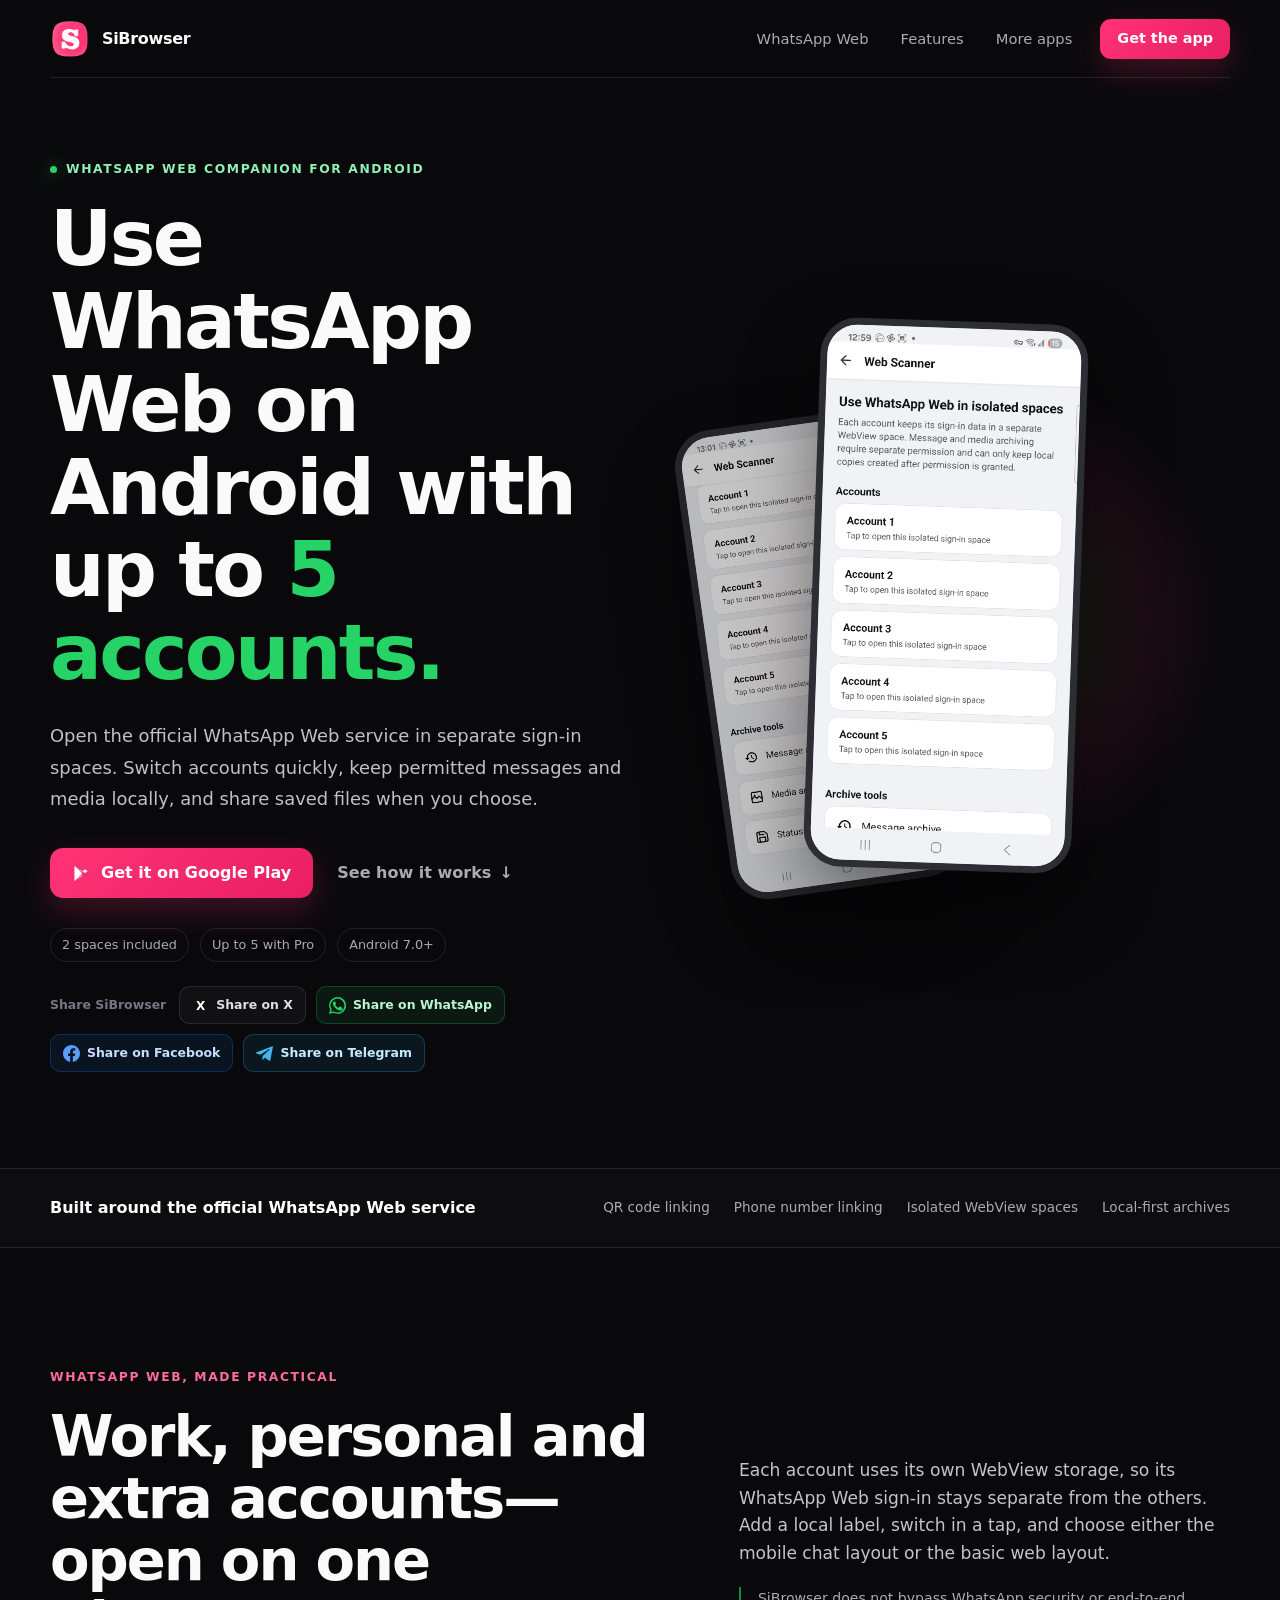
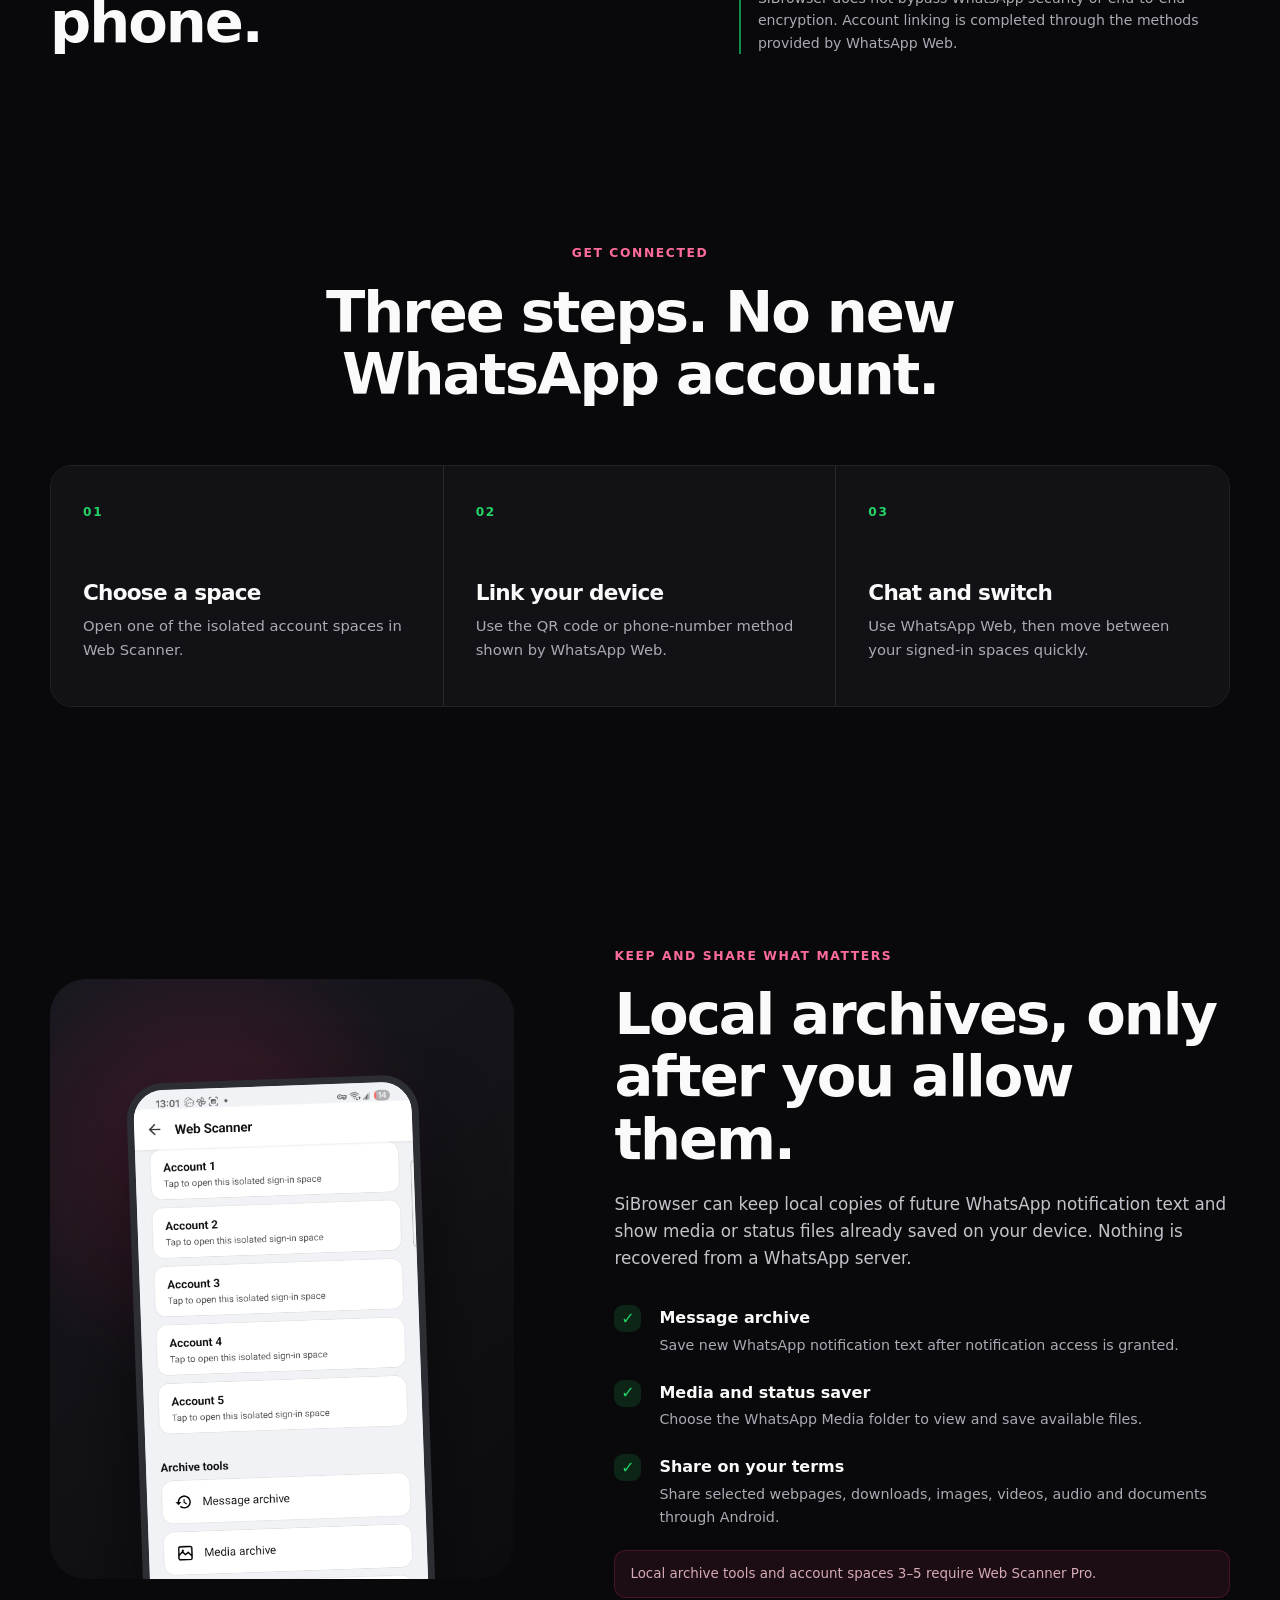
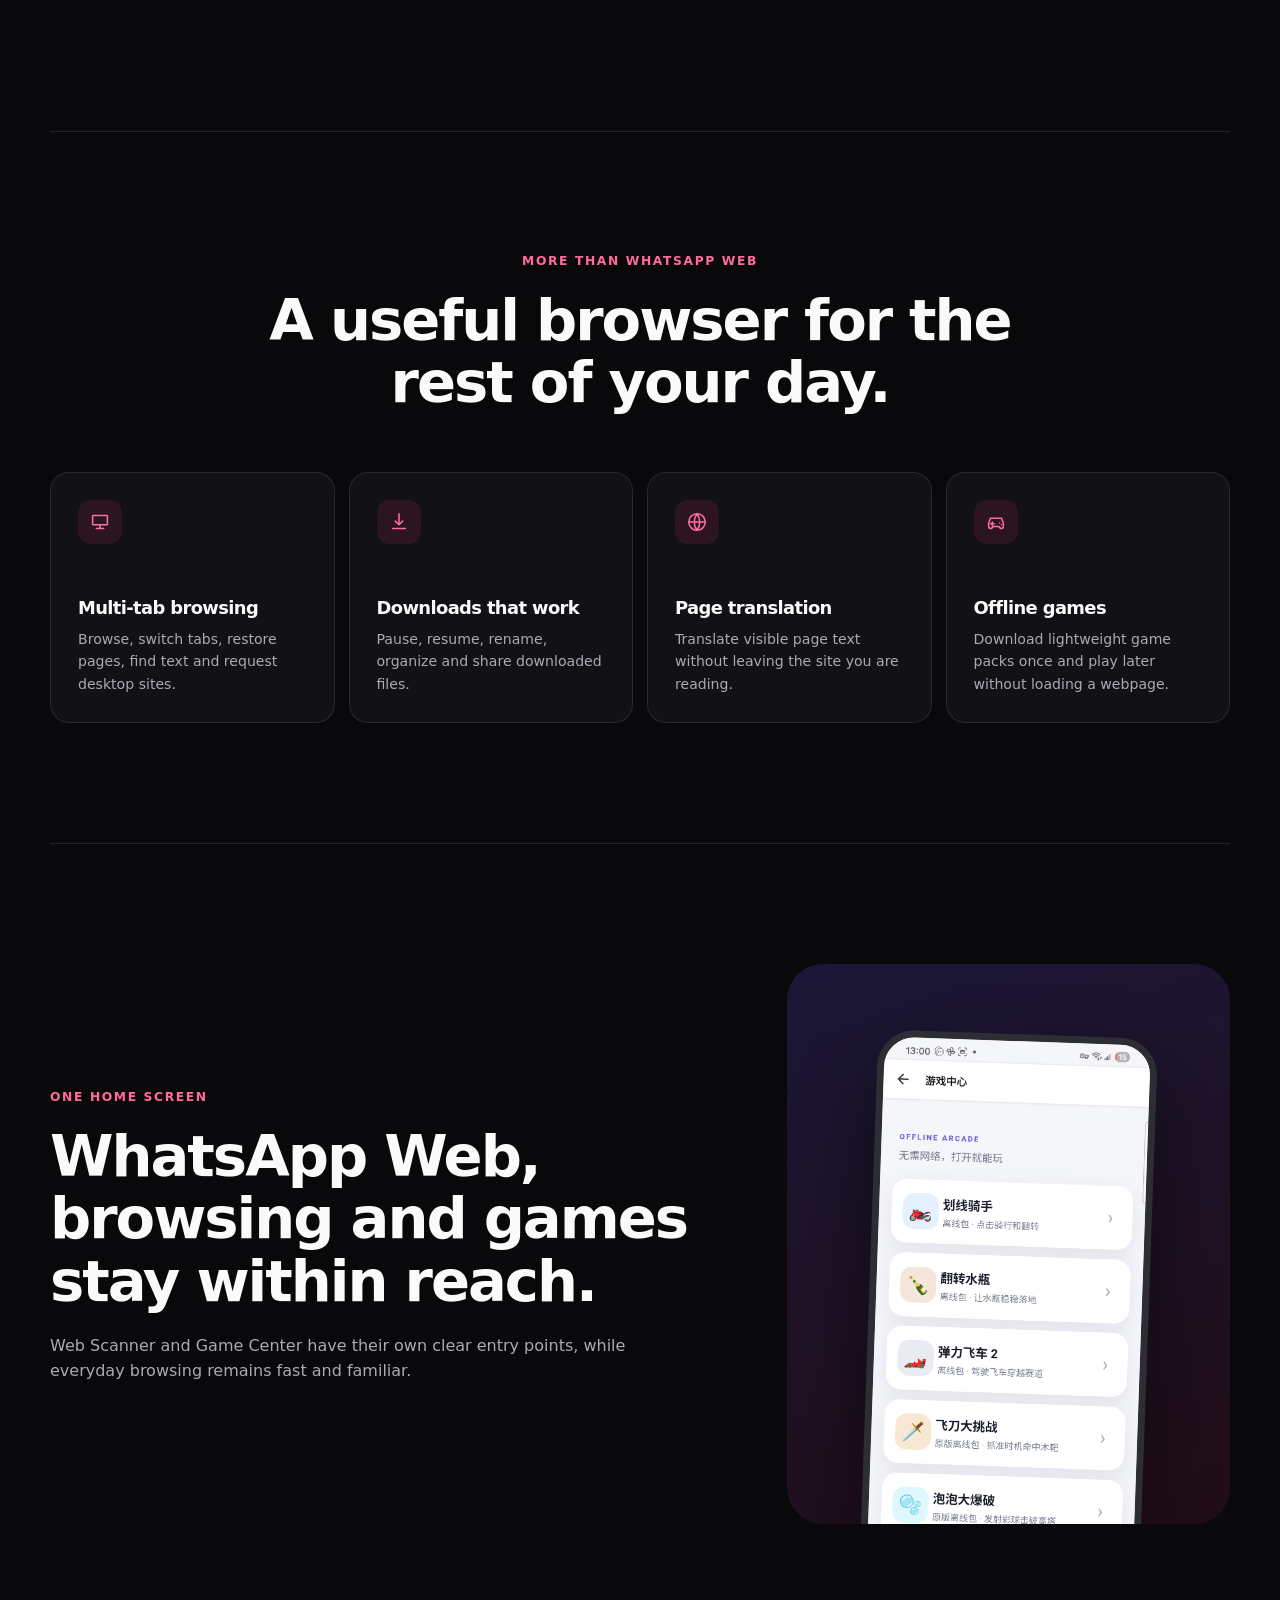
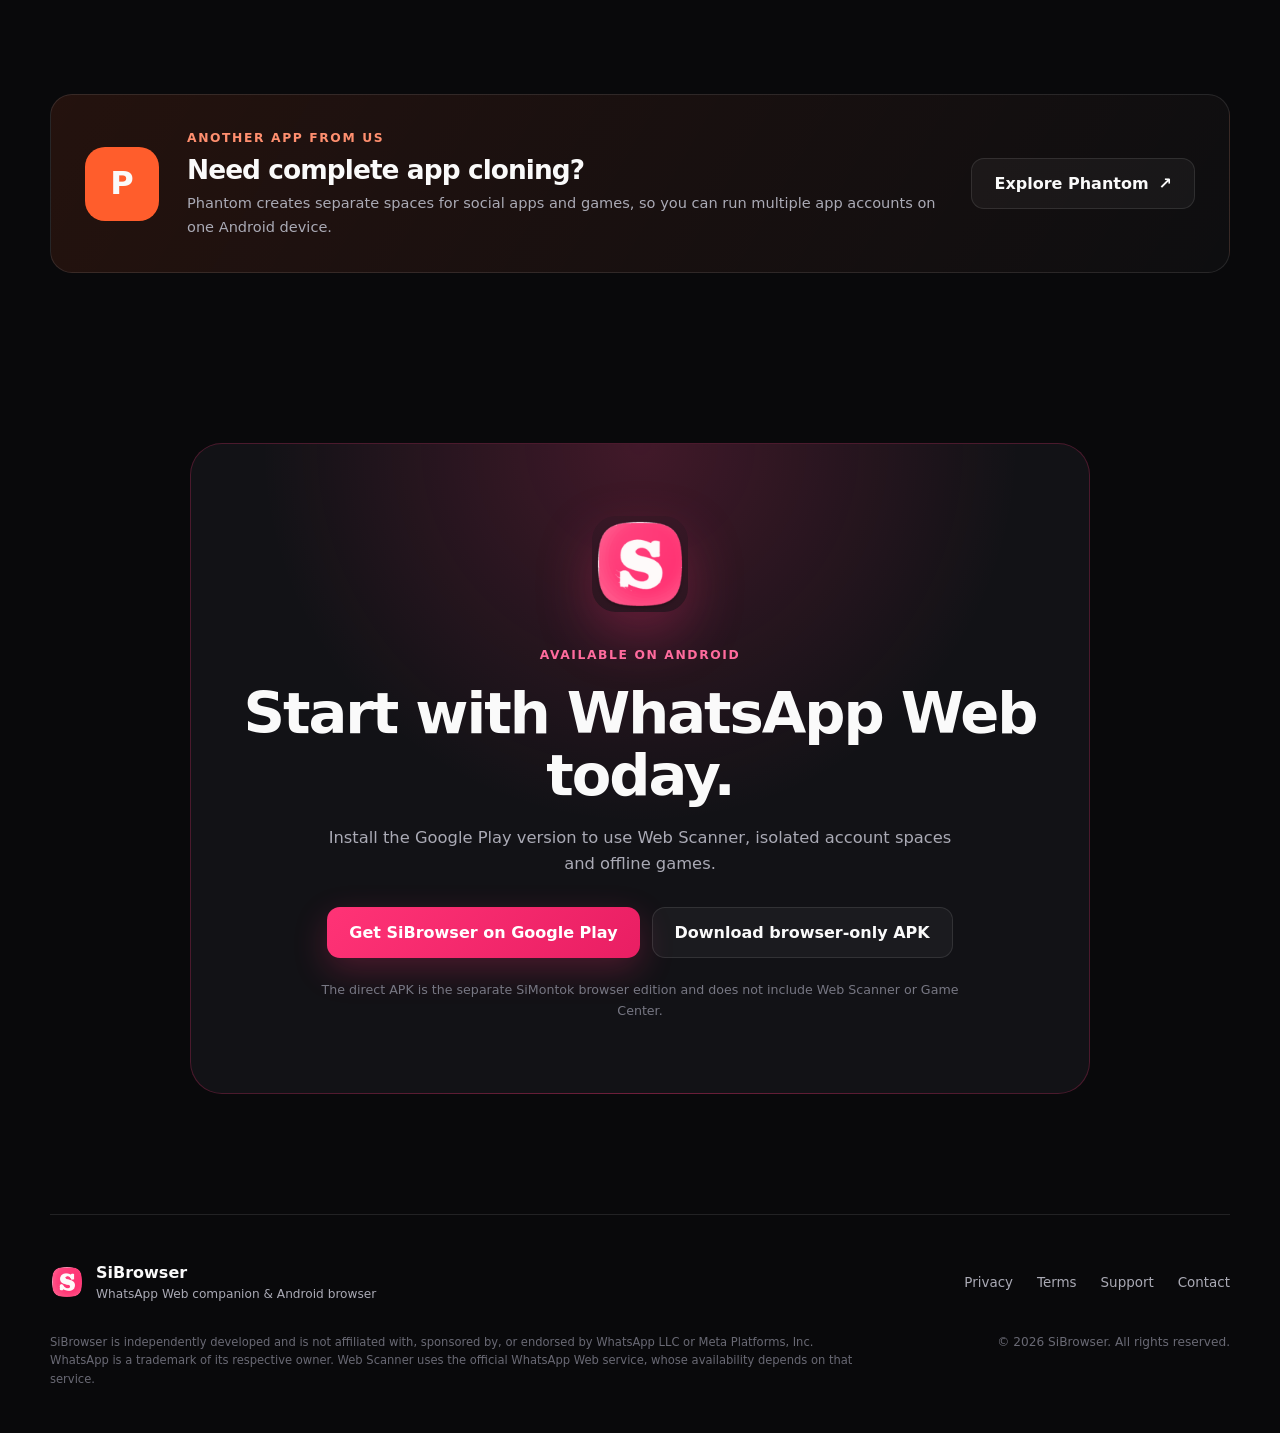
==== index.html @ cf3508da "feat: add Facebook and Telegram share actions" ====
<!DOCTYPE html>
<html lang="en">
<head>
  <meta charset="utf-8">
  <meta name="viewport" content="width=device-width, initial-scale=1">
  <meta name="theme-color" content="#09090b">
  <meta name="description" content="Use WhatsApp Web on Android with up to five isolated account spaces. Save permitted messages, media and status files locally, share what you choose, browse the web and play offline games.">
  <title>SiBrowser — WhatsApp Web for multiple accounts on Android</title>
  <link rel="icon" href="assets/sibrowser-icon.png">
  <link rel="stylesheet" href="styles.css">
</head>
<body>
  <header class="site-header">
    <a class="brand" href="#top" aria-label="SiBrowser home">
      <img src="assets/sibrowser-icon.png" alt="" width="40" height="40">
      <span>SiBrowser</span>
    </a>
    <nav aria-label="Main navigation">
      <a href="#whatsapp-web">WhatsApp Web</a>
      <a href="#features">Features</a>
      <a href="#more-apps">More apps</a>
    </nav>
    <a class="button button-small" href="https://play.google.com/store/apps/details?id=com.ipankstudio.lk25">Get the app</a>
  </header>

  <main id="top">
    <section class="hero" aria-labelledby="hero-title">
      <div class="hero-copy">
        <p class="eyebrow"><span></span> WhatsApp Web companion for Android</p>
        <h1 id="hero-title">Use WhatsApp Web on Android with up to <em>5 accounts.</em></h1>
        <p class="hero-lead">Open the official WhatsApp Web service in separate sign-in spaces. Switch accounts quickly, keep permitted messages and media locally, and share saved files when you choose.</p>
        <div class="hero-actions">
          <a class="button" href="https://play.google.com/store/apps/details?id=com.ipankstudio.lk25">
            <svg viewBox="0 0 24 24" aria-hidden="true"><path d="M3.6 2.5a2 2 0 0 0-.5 1.4v16.2a2 2 0 0 0 .5 1.4L13 12 3.6 2.5Zm10.7 10.8-2.4 2.4-7.2 4.1 9.6-6.5Zm1.8-1.8 2.7-1.6c.8-.5.8-1.2 0-1.7l-2.7-1.5-2.7 2.4 2.7 2.4ZM4.7 4.2l7.2 4.1 2.4 2.4-9.6-6.5Z"/></svg>
            Get it on Google Play
          </a>
          <a class="text-link" href="#how-it-works">See how it works <span>↓</span></a>
        </div>
        <div class="hero-points">
          <span>2 spaces included</span>
          <span>Up to 5 with Pro</span>
          <span>Android 7.0+</span>
        </div>
        <div class="share-row">
          <span>Share SiBrowser</span>
          <a class="share-button share-x" href="https://twitter.com/intent/tweet?text=Use%20WhatsApp%20Web%20on%20Android%20with%20up%20to%205%20accounts%20using%20SiBrowser.&amp;url=https%3A%2F%2Fbrowser.beasonapps.com%2F" target="_blank" rel="noopener noreferrer" aria-label="Share SiBrowser on X">
            <span class="share-mark">X</span> Share on X
          </a>
          <a class="share-button share-whatsapp" href="https://wa.me/?text=Use%20WhatsApp%20Web%20on%20Android%20with%20up%20to%205%20accounts%20using%20SiBrowser.%20https%3A%2F%2Fbrowser.beasonapps.com%2F" target="_blank" rel="noopener noreferrer" aria-label="Share SiBrowser on WhatsApp">
            <svg viewBox="0 0 24 24" aria-hidden="true"><path d="M20.5 3.5A11.8 11.8 0 0 0 12.1 0C5.5 0 .2 5.3.2 11.9c0 2.1.6 4.1 1.6 5.9L0 24l6.4-1.7a12 12 0 0 0 5.7 1.5c6.6 0 11.9-5.3 11.9-11.9 0-3.2-1.2-6.2-3.5-8.4Zm-8.4 18.3c-1.8 0-3.6-.5-5.1-1.4l-.4-.2-3.8 1 1-3.7-.2-.4a9.8 9.8 0 1 1 8.5 4.7Zm5.4-7.3c-.3-.1-1.8-.9-2.1-1-.3-.1-.5-.1-.7.2-.2.3-.8 1-.9 1.2-.2.2-.3.2-.6.1-1.8-.9-3-1.6-4.2-3.7-.3-.5.3-.5.9-1.6.1-.2.1-.4 0-.6l-1-2.4c-.3-.6-.5-.5-.7-.5h-.6c-.2 0-.6.1-.9.4-.3.3-1.2 1.2-1.2 2.9s1.2 3.3 1.4 3.5c.2.2 2.4 3.7 5.9 5.2 2.2 1 3.1 1 4.2.8.7-.1 1.8-.7 2-1.4.3-.7.3-1.3.2-1.4-.2-.4-.4-.5-.7-.7Z"/></svg>
            Share on WhatsApp
          </a>
          <a class="share-button share-facebook" href="https://www.facebook.com/sharer/sharer.php?u=https%3A%2F%2Fbrowser.beasonapps.com%2F" target="_blank" rel="noopener noreferrer" aria-label="Share SiBrowser on Facebook">
            <svg viewBox="0 0 24 24" aria-hidden="true"><path d="M24 12.1C24 5.4 18.6 0 12 0S0 5.4 0 12.1C0 18.1 4.4 23 10.1 24v-8.4h-3v-3.5h3V9.4c0-3 1.8-4.7 4.5-4.7 1.3 0 2.7.2 2.7.2v3h-1.5c-1.5 0-1.9.9-1.9 1.9v2.3h3.3l-.5 3.5h-2.8V24C19.6 23 24 18.1 24 12.1Z"/></svg>
            Share on Facebook
          </a>
          <a class="share-button share-telegram" href="https://t.me/share/url?url=https%3A%2F%2Fbrowser.beasonapps.com%2F&amp;text=Use%20WhatsApp%20Web%20on%20Android%20with%20up%20to%205%20accounts%20using%20SiBrowser." target="_blank" rel="noopener noreferrer" aria-label="Share SiBrowser on Telegram">
            <svg viewBox="0 0 24 24" aria-hidden="true"><path d="M23.9 2.3 20.3 21c-.3 1.3-1 1.6-2.1 1l-5.5-4.1-2.7 2.6c-.3.3-.5.5-1.1.5l.4-5.6L19.5 6c.4-.4-.1-.6-.7-.2L6.2 13.7.8 12c-1.2-.4-1.2-1.2.2-1.7L22.1 2c1-.4 1.8.2 1.8.3Z"/></svg>
            Share on Telegram
          </a>
        </div>
      </div>

      <div class="hero-visual">
        <div class="halo"></div>
        <div class="phone phone-back">
          <img src="assets/local-archive-tools.png" alt="Message archive, media archive and status saver tools in SiBrowser" width="864" height="1821">
        </div>
        <div class="phone phone-front">
          <img src="assets/web-scanner-accounts.png" alt="Five separate WhatsApp Web account spaces in SiBrowser" width="864" height="1821">
        </div>
      </div>
    </section>

    <section class="trust-strip" aria-label="Web Scanner capabilities">
      <p>Built around the official WhatsApp Web service</p>
      <div>
        <span>QR code linking</span>
        <span>Phone number linking</span>
        <span>Isolated WebView spaces</span>
        <span>Local-first archives</span>
      </div>
    </section>

    <section class="section intro" id="whatsapp-web">
      <div class="section-heading left-heading">
        <p class="eyebrow">WhatsApp Web, made practical</p>
        <h2>Work, personal and extra accounts—open on one phone.</h2>
      </div>
      <div class="intro-copy">
        <p>Each account uses its own WebView storage, so its WhatsApp Web sign-in stays separate from the others. Add a local label, switch in a tap, and choose either the mobile chat layout or the basic web layout.</p>
        <p class="fine-print">SiBrowser does not bypass WhatsApp security or end-to-end encryption. Account linking is completed through the methods provided by WhatsApp Web.</p>
      </div>
    </section>

    <section class="section steps" id="how-it-works" aria-labelledby="steps-title">
      <div class="section-heading">
        <p class="eyebrow">Get connected</p>
        <h2 id="steps-title">Three steps. No new WhatsApp account.</h2>
      </div>
      <ol class="step-grid">
        <li><span class="step-number">01</span><h3>Choose a space</h3><p>Open one of the isolated account spaces in Web Scanner.</p></li>
        <li><span class="step-number">02</span><h3>Link your device</h3><p>Use the QR code or phone-number method shown by WhatsApp Web.</p></li>
        <li><span class="step-number">03</span><h3>Chat and switch</h3><p>Use WhatsApp Web, then move between your signed-in spaces quickly.</p></li>
      </ol>
    </section>

    <section class="section archive-section" id="features">
      <div class="archive-visual">
        <div class="phone archive-phone"><img src="assets/local-archive-tools.png" alt="SiBrowser local archive tools" width="864" height="1821" loading="lazy"></div>
      </div>
      <div class="archive-copy">
        <p class="eyebrow">Keep and share what matters</p>
        <h2>Local archives, only after you allow them.</h2>
        <p>SiBrowser can keep local copies of future WhatsApp notification text and show media or status files already saved on your device. Nothing is recovered from a WhatsApp server.</p>
        <ul class="check-list">
          <li><span>✓</span><div><strong>Message archive</strong><p>Save new WhatsApp notification text after notification access is granted.</p></div></li>
          <li><span>✓</span><div><strong>Media and status saver</strong><p>Choose the WhatsApp Media folder to view and save available files.</p></div></li>
          <li><span>✓</span><div><strong>Share on your terms</strong><p>Share selected webpages, downloads, images, videos, audio and documents through Android.</p></div></li>
        </ul>
        <p class="pro-note">Local archive tools and account spaces 3–5 require Web Scanner Pro.</p>
      </div>
    </section>

    <section class="section everything-section">
      <div class="section-heading">
        <p class="eyebrow">More than WhatsApp Web</p>
        <h2>A useful browser for the rest of your day.</h2>
      </div>
      <div class="feature-grid">
        <article><span class="feature-icon"><svg viewBox="0 0 24 24" aria-hidden="true"><path d="M4 5h16v10H4zM8 19h8M12 15v4"/></svg></span><h3>Multi-tab browsing</h3><p>Browse, switch tabs, restore pages, find text and request desktop sites.</p></article>
        <article><span class="feature-icon"><svg viewBox="0 0 24 24" aria-hidden="true"><path d="M12 3v12m0 0 4-4m-4 4-4-4M5 19h14"/></svg></span><h3>Downloads that work</h3><p>Pause, resume, rename, organize and share downloaded files.</p></article>
        <article><span class="feature-icon"><svg viewBox="0 0 24 24" aria-hidden="true"><circle cx="12" cy="12" r="9"/><path d="M3 12h18M12 3a15 15 0 0 1 0 18M12 3a15 15 0 0 0 0 18"/></svg></span><h3>Page translation</h3><p>Translate visible page text without leaving the site you are reading.</p></article>
        <article><span class="feature-icon"><svg viewBox="0 0 24 24" aria-hidden="true"><path d="M6 8h12l2 5v4a2 2 0 0 1-2 2h-1l-2-2H9l-2 2H6a2 2 0 0 1-2-2v-4l2-5Z"/><path d="M8 12v4M6 14h4M16 13h.01M18 15h.01"/></svg></span><h3>Offline games</h3><p>Download lightweight game packs once and play later without loading a webpage.</p></article>
      </div>
    </section>

    <section class="section product-shot-section">
      <div>
        <p class="eyebrow">One home screen</p>
        <h2>WhatsApp Web, browsing and games stay within reach.</h2>
        <p>Web Scanner and Game Center have their own clear entry points, while everyday browsing remains fast and familiar.</p>
      </div>
      <div class="product-shots">
        <div class="phone small-phone"><img src="assets/offline-games.png" alt="Offline games in SiBrowser" width="864" height="1821" loading="lazy"></div>
      </div>
    </section>

    <section class="section more-apps" id="more-apps">
      <div class="recommendation">
        <div class="recommendation-mark">P</div>
        <div><p class="eyebrow">Another app from us</p><h2>Need complete app cloning?</h2><p>Phantom creates separate spaces for social apps and games, so you can run multiple app accounts on one Android device.</p></div>
        <a class="outline-button" href="https://phantom.beasonapps.com/">Explore Phantom <span>↗</span></a>
      </div>
    </section>

    <section class="download-section" id="download">
      <div class="download-inner">
        <img src="assets/sibrowser-icon.png" alt="SiBrowser app icon" width="96" height="96" loading="lazy">
        <p class="eyebrow">Available on Android</p>
        <h2>Start with WhatsApp Web today.</h2>
        <p class="download-lead">Install the Google Play version to use Web Scanner, isolated account spaces and offline games.</p>
        <div class="download-actions">
          <a class="button" href="https://play.google.com/store/apps/details?id=com.ipankstudio.lk25">Get SiBrowser on Google Play</a>
          <a class="outline-button" href="https://download.beasonapps.com/SiBrowser.apk">Download browser-only APK</a>
        </div>
        <p class="download-note">The direct APK is the separate SiMontok browser edition and does not include Web Scanner or Game Center.</p>
      </div>
    </section>
  </main>

  <footer>
    <div class="footer-brand"><img src="assets/sibrowser-icon.png" alt="" width="34" height="34" loading="lazy"><div><strong>SiBrowser</strong><span>WhatsApp Web companion &amp; Android browser</span></div></div>
    <div class="footer-links"><a href="privacy.html">Privacy</a><a href="terms.html">Terms</a><a href="support.html">Support</a><a href="mailto:applogcat@gmail.com">Contact</a></div>
    <p class="legal">SiBrowser is independently developed and is not affiliated with, sponsored by, or endorsed by WhatsApp LLC or Meta Platforms, Inc. WhatsApp is a trademark of its respective owner. Web Scanner uses the official WhatsApp Web service, whose availability depends on that service.</p>
    <p class="copyright">© 2026 SiBrowser. All rights reserved.</p>
  </footer>
</body>
</html>
---- styles.css ----
:root {
  --bg: #09090b;
  --surface: #121216;
  --text: #fafafa;
  --muted: #aaaab5;
  --line: rgba(255, 255, 255, .1);
  --pink: #ff3376;
  --pink-2: #ff6b9d;
  --green: #25d366;
  --green-dark: #128c4a;
  --max: 1180px;
}
* { box-sizing: border-box; }
html { scroll-behavior: smooth; }
body { margin: 0; background: var(--bg); color: var(--text); font-family: Inter, ui-sans-serif, system-ui, -apple-system, BlinkMacSystemFont, "Segoe UI", sans-serif; font-size: 16px; line-height: 1.6; -webkit-font-smoothing: antialiased; }
a { color: inherit; }
img { max-width: 100%; }
.site-header { width: min(calc(100% - 40px), var(--max)); min-height: 78px; margin: 0 auto; display: flex; align-items: center; justify-content: space-between; gap: 28px; border-bottom: 1px solid var(--line); }
.brand { display: flex; align-items: center; gap: 12px; text-decoration: none; font-weight: 760; letter-spacing: -.02em; }
.brand img { border-radius: 11px; }
nav { display: flex; gap: 32px; margin-left: auto; }
nav a { color: var(--muted); text-decoration: none; font-size: .92rem; }
nav a:hover { color: var(--text); }
.button, .outline-button { min-height: 48px; padding: 12px 22px; border-radius: 13px; display: inline-flex; align-items: center; justify-content: center; gap: 10px; text-decoration: none; font-weight: 720; transition: transform .2s ease, box-shadow .2s ease, background .2s ease; }
.button { background: linear-gradient(135deg, var(--pink), #e91e63); color: #fff; box-shadow: 0 12px 34px rgba(255, 51, 118, .24); }
.button:hover, .outline-button:hover { transform: translateY(-2px); }
.button svg { width: 19px; height: 19px; fill: currentColor; }
.button-small { min-height: 40px; padding: 8px 17px; font-size: .9rem; border-radius: 11px; }
.outline-button { border: 1px solid var(--line); background: rgba(255, 255, 255, .04); }
.outline-button:hover { background: rgba(255, 255, 255, .08); }
.text-link { color: var(--muted); text-decoration: none; font-weight: 650; display: inline-flex; align-items: center; gap: 8px; }
.text-link:hover { color: #fff; }
.hero { width: min(calc(100% - 40px), var(--max)); min-height: 720px; margin: 0 auto; display: grid; grid-template-columns: 1.04fr .96fr; align-items: center; gap: 60px; padding: 82px 0 96px; }
.eyebrow { margin: 0 0 18px; color: var(--pink-2); font-size: .77rem; font-weight: 780; letter-spacing: .13em; text-transform: uppercase; }
.hero .eyebrow { display: flex; align-items: center; gap: 9px; color: #8ff0b5; }
.hero .eyebrow span { width: 7px; height: 7px; border-radius: 50%; background: var(--green); box-shadow: 0 0 18px rgba(37, 211, 102, .8); }
h1, h2, h3, p { overflow-wrap: anywhere; }
h1, h2, h3 { margin-top: 0; letter-spacing: -.035em; line-height: 1.08; }
h1 { margin-bottom: 25px; font-size: clamp(3.1rem, 6vw, 5.8rem); font-weight: 820; }
h1 em { color: var(--green); font-style: normal; }
.hero-lead { max-width: 660px; margin: 0; color: #c0c0c9; font-size: 1.12rem; line-height: 1.75; }
.hero-actions { margin-top: 34px; display: flex; align-items: center; gap: 24px; flex-wrap: wrap; }
.hero-points { margin-top: 30px; display: flex; gap: 11px; flex-wrap: wrap; }
.hero-points span { border: 1px solid var(--line); border-radius: 999px; padding: 6px 11px; color: var(--muted); font-size: .8rem; }
.share-row { margin-top: 24px; display: flex; align-items: center; gap: 10px; flex-wrap: wrap; }
.share-row > span { margin-right: 3px; color: #777783; font-size: .78rem; font-weight: 680; }
.share-button { min-height: 38px; padding: 7px 12px; display: inline-flex; align-items: center; gap: 7px; border: 1px solid var(--line); border-radius: 10px; color: #dedee4; background: rgba(255, 255, 255, .035); text-decoration: none; font-size: .78rem; font-weight: 720; transition: transform .2s ease, background .2s ease, border-color .2s ease; }
.share-button:hover { transform: translateY(-2px); background: rgba(255, 255, 255, .08); border-color: rgba(255, 255, 255, .2); }
.share-button svg { width: 17px; height: 17px; fill: var(--green); }
.share-mark { width: 17px; height: 17px; display: grid; place-items: center; color: #fff; font-size: .75rem; font-weight: 850; }
.share-whatsapp { color: #baf5cf; border-color: rgba(37, 211, 102, .24); background: rgba(37, 211, 102, .08); }
.share-whatsapp:hover { background: rgba(37, 211, 102, .14); border-color: rgba(37, 211, 102, .4); }
.share-facebook { color: #c8dcff; border-color: rgba(24, 119, 242, .28); background: rgba(24, 119, 242, .09); }
.share-facebook svg { fill: #5a9cff; }
.share-facebook:hover { background: rgba(24, 119, 242, .16); border-color: rgba(90, 156, 255, .44); }
.share-telegram { color: #c6ebff; border-color: rgba(39, 167, 231, .28); background: rgba(39, 167, 231, .09); }
.share-telegram svg { fill: #42b5eb; }
.share-telegram:hover { background: rgba(39, 167, 231, .16); border-color: rgba(66, 181, 235, .44); }
.hero-visual { min-height: 590px; position: relative; }
.halo { position: absolute; width: 520px; height: 520px; border-radius: 50%; top: 40px; left: 20px; background: radial-gradient(circle, rgba(37, 211, 102, .16), rgba(255, 51, 118, .08) 48%, transparent 70%); filter: blur(10px); }
.phone { position: relative; overflow: hidden; border: 7px solid #2d2d34; border-radius: 37px; background: #eef0f4; box-shadow: 0 35px 80px rgba(0, 0, 0, .48); }
.phone img { display: block; width: 100%; height: auto; }
.phone-front { position: absolute; width: 268px; top: 0; left: 120px; transform: rotate(2deg); z-index: 2; }
.phone-back { position: absolute; width: 232px; top: 96px; left: 10px; transform: rotate(-8deg); opacity: .76; }
.trust-strip { border-block: 1px solid var(--line); background: #0d0d10; padding: 26px max(20px, calc((100% - var(--max)) / 2)); display: flex; align-items: center; justify-content: space-between; gap: 30px; }
.trust-strip p { margin: 0; color: #fff; font-weight: 700; }
.trust-strip div { display: flex; gap: 24px; flex-wrap: wrap; justify-content: flex-end; }
.trust-strip span { color: var(--muted); font-size: .85rem; }
.section { width: min(calc(100% - 40px), var(--max)); margin: 0 auto; padding: 120px 0; }
.section-heading { max-width: 760px; margin: 0 auto 58px; text-align: center; }
.section-heading h2, .archive-copy h2, .download-inner h2, .product-shot-section h2 { font-size: clamp(2.25rem, 4.5vw, 4.25rem); margin-bottom: 20px; }
.left-heading { margin: 0; text-align: left; }
.intro { display: grid; grid-template-columns: 1fr .82fr; gap: 90px; align-items: end; }
.intro-copy { color: #c3c3cb; font-size: 1.07rem; }
.intro-copy p { margin: 0 0 20px; }
.fine-print { padding-left: 17px; border-left: 2px solid var(--green-dark); color: var(--muted); font-size: .88rem; }
.steps { padding-top: 50px; }
.step-grid { margin: 0; padding: 0; list-style: none; display: grid; grid-template-columns: repeat(3, 1fr); border: 1px solid var(--line); border-radius: 22px; overflow: hidden; }
.step-grid li { min-height: 240px; padding: 32px; background: var(--surface); border-right: 1px solid var(--line); }
.step-grid li:last-child { border-right: 0; }
.step-number { color: var(--green); font-size: .76rem; font-weight: 800; letter-spacing: .14em; }
.step-grid h3 { margin: 58px 0 10px; font-size: 1.35rem; }
.step-grid p { margin: 0; color: var(--muted); font-size: .92rem; }
.archive-section { display: grid; grid-template-columns: .86fr 1.14fr; align-items: center; gap: 100px; }
.archive-visual { min-height: 600px; position: relative; display: grid; place-items: center; border-radius: 36px; background: radial-gradient(circle at 35% 30%, rgba(255, 51, 118, .2), transparent 45%), linear-gradient(145deg, #18181f, #0d0d10); overflow: hidden; }
.archive-phone { width: 292px; transform: translateY(100px) rotate(-2deg); }
.archive-copy > p:not(.eyebrow):not(.pro-note) { color: #c3c3cb; font-size: 1.05rem; }
.check-list { list-style: none; padding: 0; margin: 34px 0 22px; display: grid; gap: 23px; }
.check-list li { display: grid; grid-template-columns: 32px 1fr; gap: 13px; align-items: start; }
.check-list li > span { width: 27px; height: 27px; border-radius: 9px; display: grid; place-items: center; background: rgba(37, 211, 102, .14); color: var(--green); font-weight: 800; }
.check-list strong { display: block; margin-bottom: 3px; }
.check-list p { margin: 0; color: var(--muted); font-size: .89rem; }
.pro-note { color: #d5aab8; border: 1px solid rgba(255, 51, 118, .2); background: rgba(255, 51, 118, .08); border-radius: 12px; padding: 12px 15px; font-size: .84rem; }
.everything-section { border-top: 1px solid var(--line); }
.feature-grid { display: grid; grid-template-columns: repeat(4, 1fr); gap: 14px; }
.feature-grid article { min-height: 246px; padding: 27px; border: 1px solid var(--line); border-radius: 19px; background: var(--surface); }
.feature-icon { width: 44px; height: 44px; display: grid; place-items: center; color: var(--pink-2); border-radius: 13px; background: rgba(255, 51, 118, .11); }
.feature-icon svg { width: 22px; fill: none; stroke: currentColor; stroke-width: 1.7; stroke-linecap: round; stroke-linejoin: round; }
.feature-grid h3 { margin: 54px 0 10px; font-size: 1.12rem; }
.feature-grid p { margin: 0; color: var(--muted); font-size: .88rem; }
.product-shot-section { display: grid; grid-template-columns: .95fr .65fr; gap: 90px; align-items: center; border-top: 1px solid var(--line); }
.product-shot-section > div:first-child > p:not(.eyebrow) { max-width: 600px; color: var(--muted); }
.product-shots { display: flex; justify-content: center; height: 560px; overflow: hidden; padding-top: 30px; border-radius: 36px; background: linear-gradient(160deg, rgba(107, 86, 255, .18), rgba(255, 51, 118, .1)); }
.small-phone { width: 280px; transform: translateY(40px) rotate(2deg); }
.more-apps { padding-top: 50px; }
.recommendation { display: grid; grid-template-columns: auto 1fr auto; align-items: center; gap: 28px; padding: 34px; border-radius: 22px; border: 1px solid var(--line); background: linear-gradient(120deg, rgba(255, 92, 44, .11), rgba(255, 255, 255, .025)); }
.recommendation-mark { width: 74px; height: 74px; border-radius: 20px; display: grid; place-items: center; background: #ff5d2c; font-weight: 850; font-size: 2rem; }
.recommendation .eyebrow { margin-bottom: 7px; color: #ff8f6f; }
.recommendation h2 { margin: 0 0 7px; font-size: 1.65rem; }
.recommendation p:last-child { margin: 0; color: var(--muted); font-size: .91rem; }
.download-section { padding: 50px 20px 120px; }
.download-inner { max-width: 900px; margin: 0 auto; padding: 72px 50px; border: 1px solid rgba(255, 51, 118, .24); border-radius: 32px; text-align: center; background: radial-gradient(circle at 50% 0, rgba(255, 51, 118, .2), transparent 48%), var(--surface); }
.download-inner > img { border-radius: 24px; box-shadow: 0 22px 55px rgba(255, 51, 118, .28); margin-bottom: 26px; }
.download-inner h2 { margin-bottom: 17px; }
.download-lead { max-width: 640px; margin: 0 auto; color: var(--muted); font-size: 1.02rem; }
.download-actions { display: flex; justify-content: center; gap: 12px; flex-wrap: wrap; margin-top: 30px; }
.download-note { max-width: 650px; margin: 22px auto 0; color: #777783; font-size: .79rem; }
footer { width: min(calc(100% - 40px), var(--max)); margin: 0 auto; padding: 45px 0; border-top: 1px solid var(--line); display: grid; grid-template-columns: 1fr auto; gap: 28px 60px; }
.footer-brand { display: flex; align-items: center; gap: 12px; }
.footer-brand img { border-radius: 10px; }
.footer-brand strong, .footer-brand span { display: block; }
.footer-brand span { color: var(--muted); font-size: .76rem; }
.footer-links { display: flex; align-items: center; gap: 24px; }
.footer-links a { color: var(--muted); text-decoration: none; font-size: .84rem; }
.footer-links a:hover { color: #fff; }
.legal { max-width: 820px; margin: 0; color: #696974; font-size: .72rem; }
.copyright { margin: 0; color: #696974; font-size: .76rem; text-align: right; }
@media (max-width: 980px) {
  nav { display: none; }
  .hero { grid-template-columns: 1fr; padding-top: 70px; }
  .hero-copy { max-width: 760px; }
  .hero-visual { width: min(100%, 570px); margin: 0 auto; }
  .intro, .archive-section, .product-shot-section { grid-template-columns: 1fr; gap: 55px; }
  .intro { align-items: start; }
  .feature-grid { grid-template-columns: 1fr 1fr; }
  .archive-visual { order: 2; }
  .recommendation { grid-template-columns: auto 1fr; }
  .recommendation .outline-button { grid-column: 2; justify-self: start; }
}
@media (max-width: 680px) {
  .site-header { width: min(calc(100% - 28px), var(--max)); min-height: 68px; }
  .button-small { display: none; }
  .hero { width: min(calc(100% - 32px), var(--max)); padding: 60px 0 70px; min-height: auto; gap: 46px; }
  h1 { font-size: clamp(2.65rem, 13vw, 4rem); }
  .hero-lead { font-size: 1rem; }
  .hero-actions { align-items: stretch; flex-direction: column; gap: 17px; }
  .hero-actions .button { width: 100%; }
  .hero-actions .text-link { justify-content: center; }
  .share-row { justify-content: center; }
  .share-row > span { flex-basis: 100%; text-align: center; }
  .hero-visual { min-height: 500px; transform: scale(.92); transform-origin: top center; margin-bottom: -40px; }
  .phone-front { width: 238px; left: 82px; }
  .phone-back { width: 198px; left: -5px; top: 92px; }
  .trust-strip { align-items: flex-start; flex-direction: column; }
  .trust-strip div { justify-content: flex-start; gap: 12px 20px; }
  .section { width: min(calc(100% - 32px), var(--max)); padding: 84px 0; }
  .section-heading { margin-bottom: 38px; }
  .section-heading h2, .archive-copy h2, .download-inner h2, .product-shot-section h2 { font-size: 2.25rem; }
  .steps { padding-top: 20px; }
  .step-grid { grid-template-columns: 1fr; }
  .step-grid li { min-height: 190px; border-right: 0; border-bottom: 1px solid var(--line); }
  .step-grid li:last-child { border-bottom: 0; }
  .step-grid h3 { margin-top: 34px; }
  .archive-section { padding-top: 80px; }
  .archive-visual { min-height: 500px; }
  .archive-phone { width: 240px; }
  .feature-grid { grid-template-columns: 1fr; }
  .feature-grid article { min-height: 210px; }
  .product-shot-section { padding-bottom: 70px; }
  .product-shots { height: 500px; }
  .small-phone { width: 245px; }
  .more-apps { padding-top: 10px; }
  .recommendation { grid-template-columns: 1fr; padding: 26px; }
  .recommendation .outline-button { grid-column: auto; justify-self: stretch; }
  .download-section { padding: 30px 16px 85px; }
  .download-inner { padding: 52px 22px; }
  .download-actions { flex-direction: column; }
  footer { grid-template-columns: 1fr; }
  .footer-links { flex-wrap: wrap; gap: 14px 22px; }
  .copyright { text-align: left; }
}
@media (prefers-reduced-motion: reduce) {
  html { scroll-behavior: auto; }
  *, *::before, *::after { transition-duration: .01ms !important; }
}
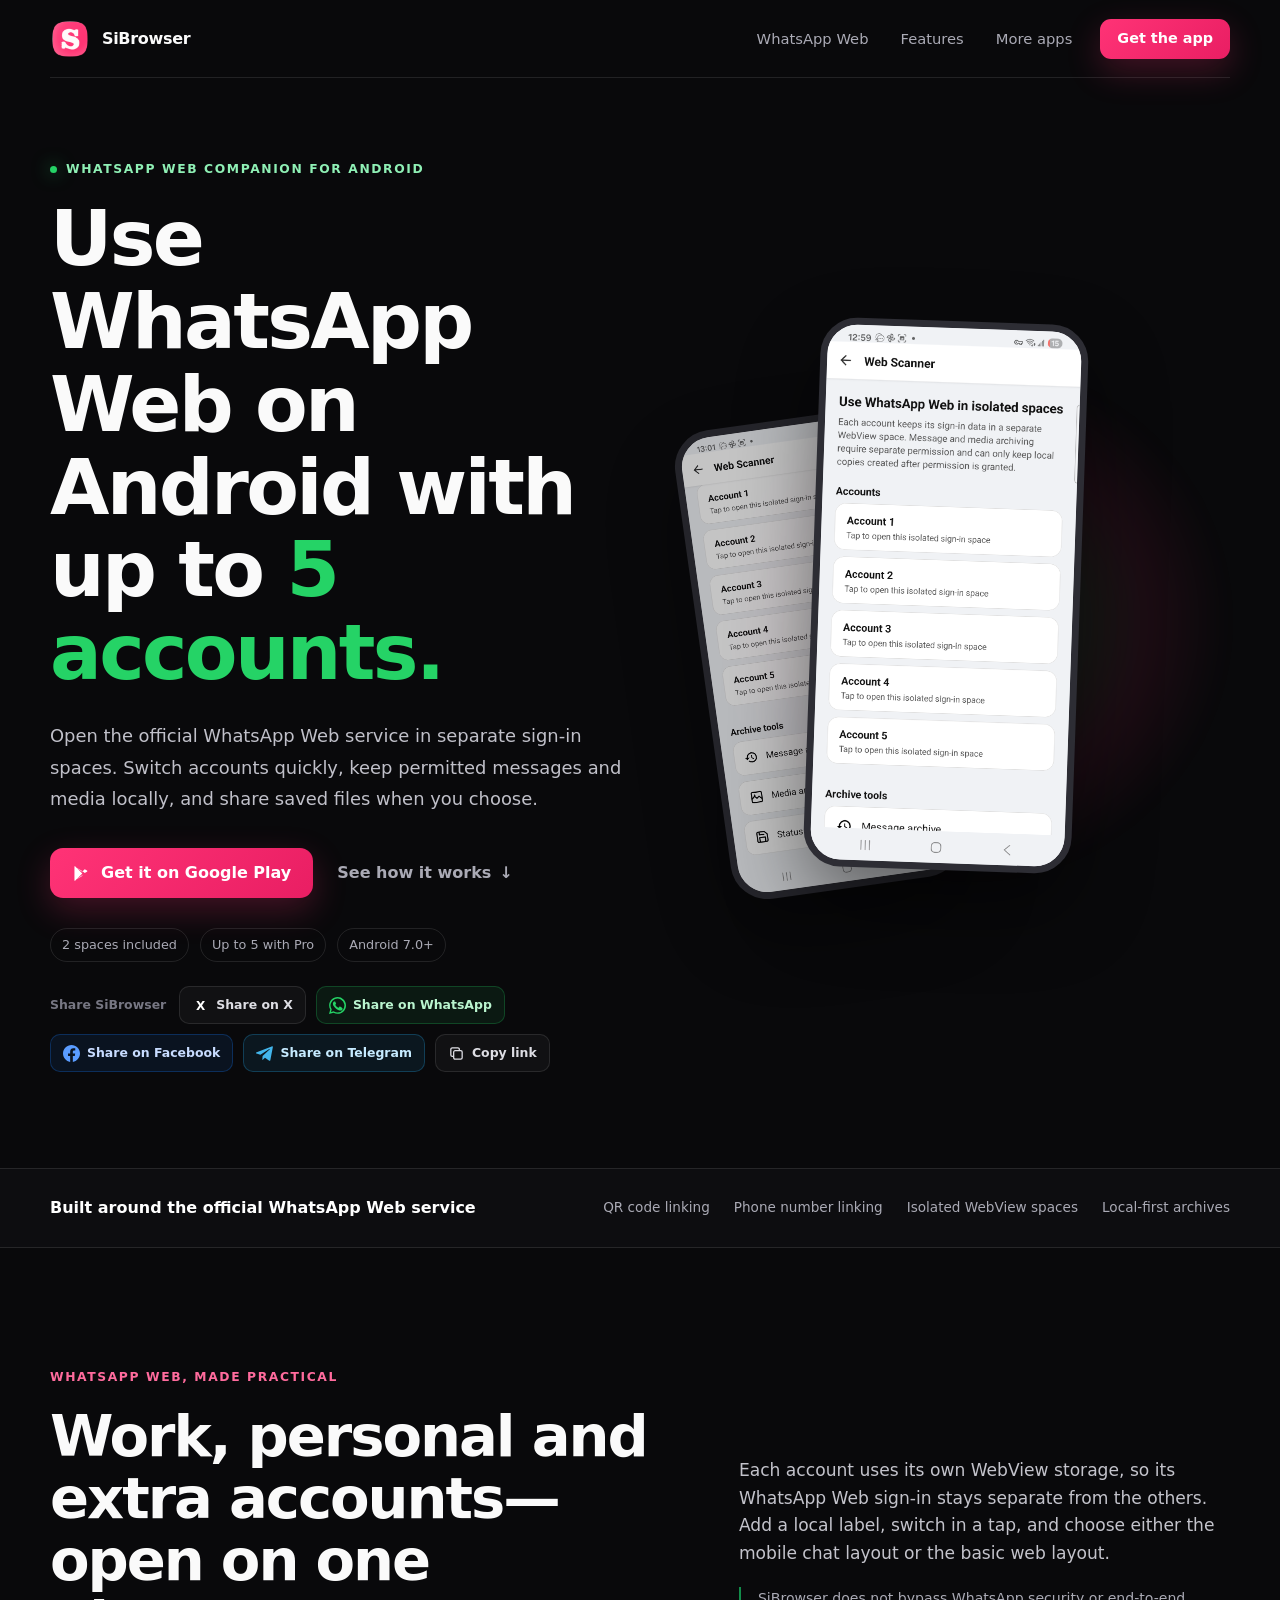
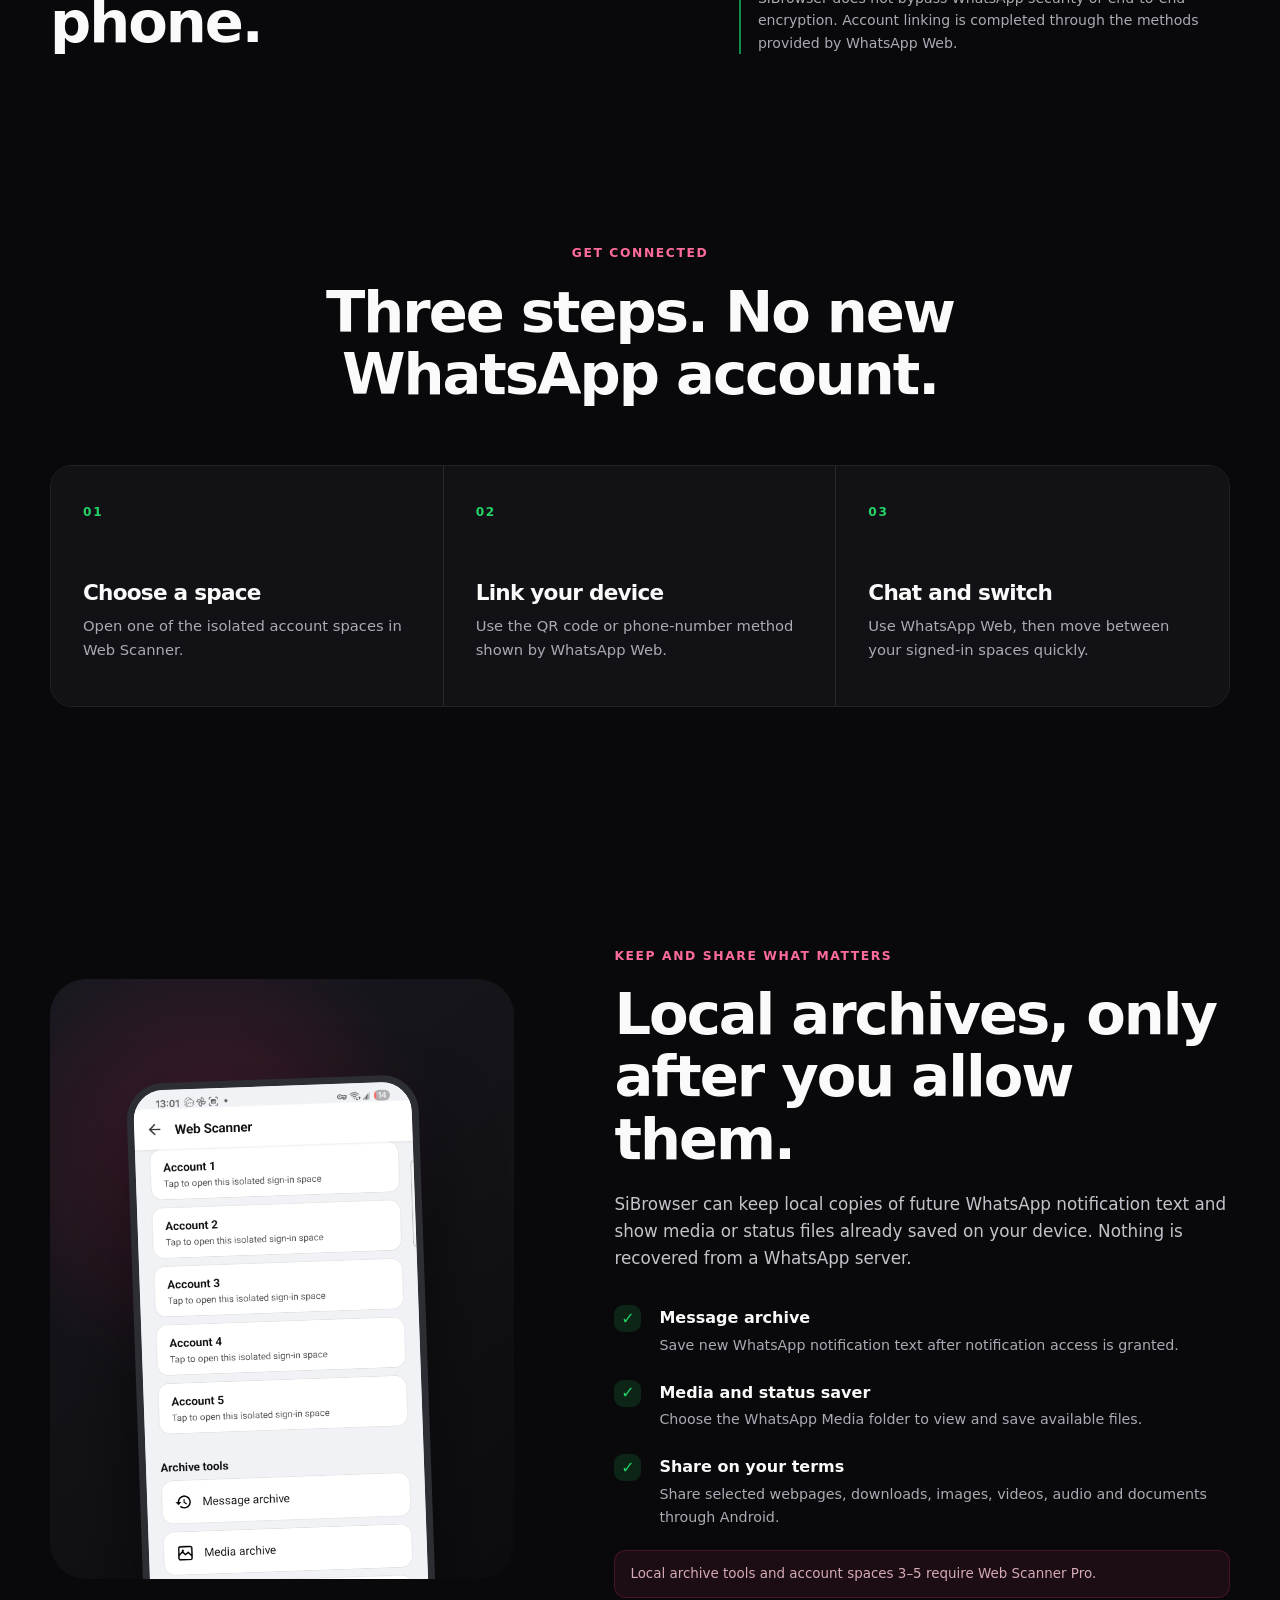
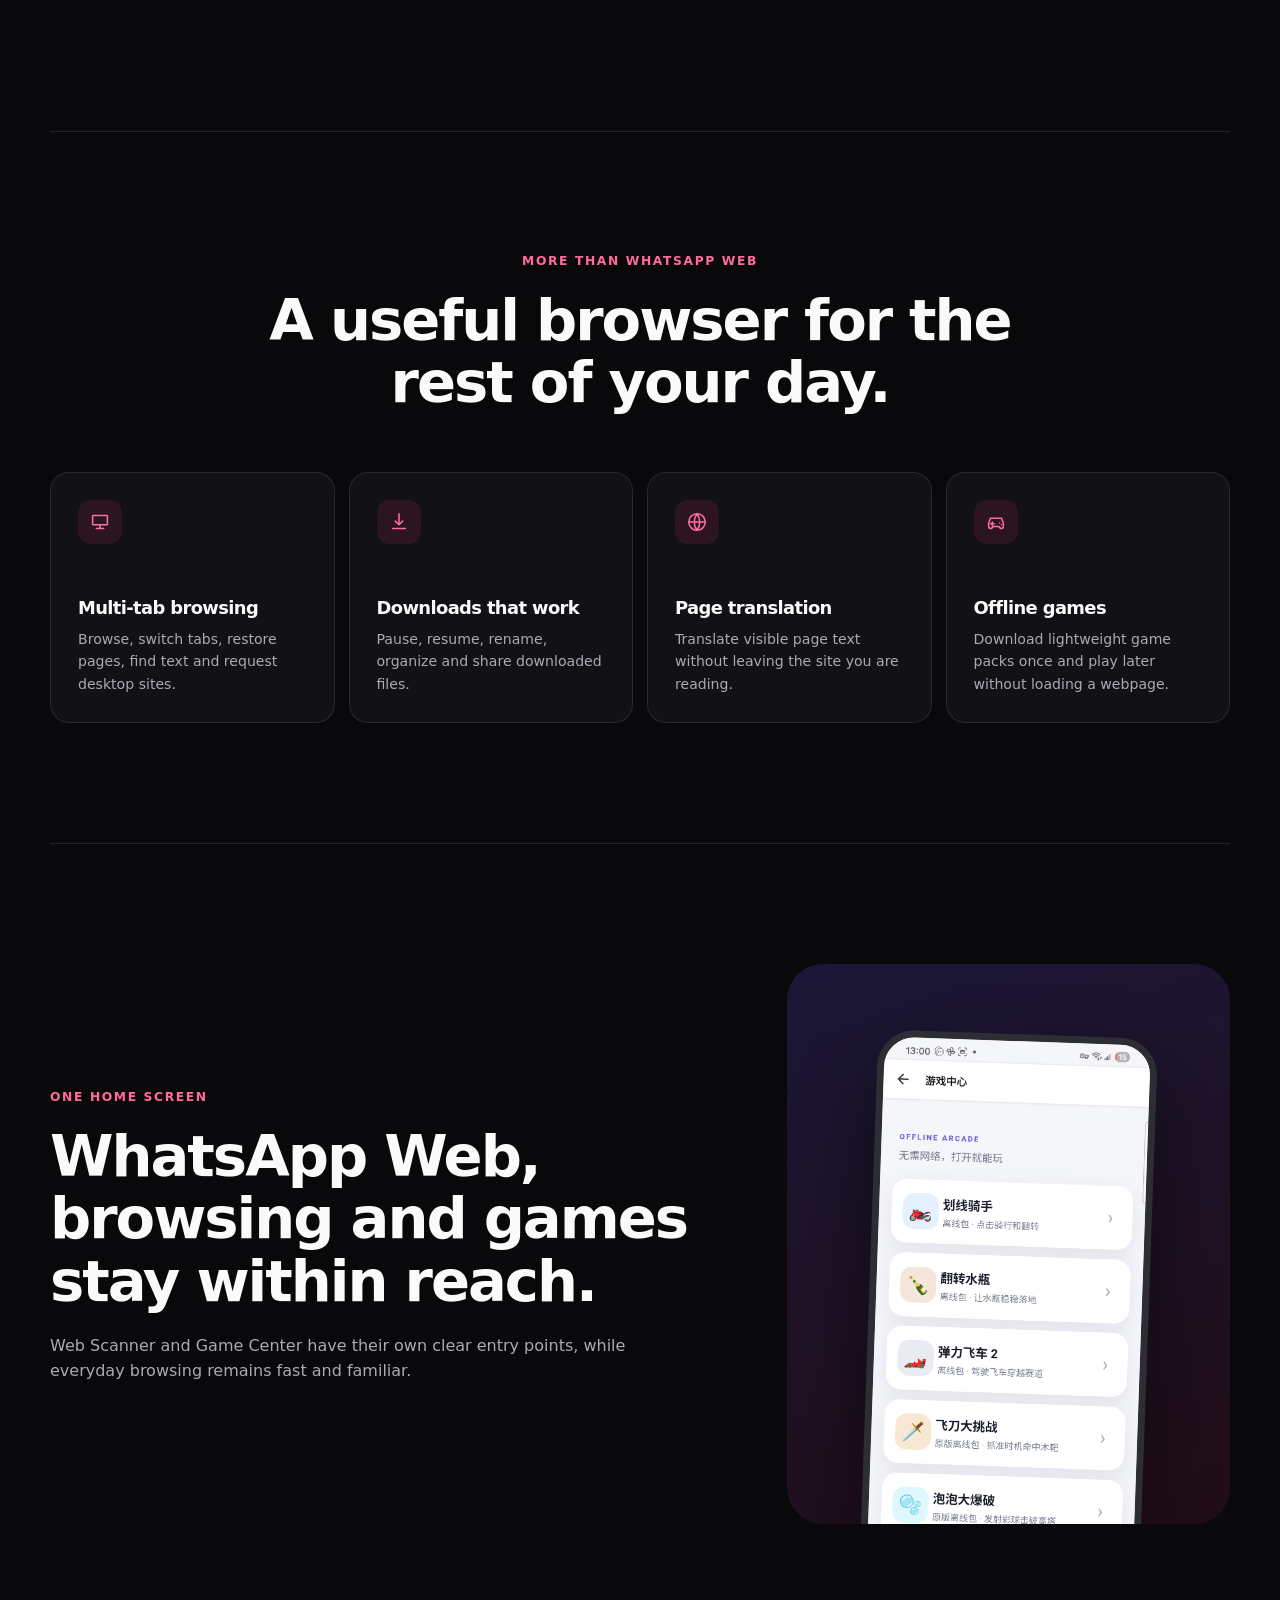
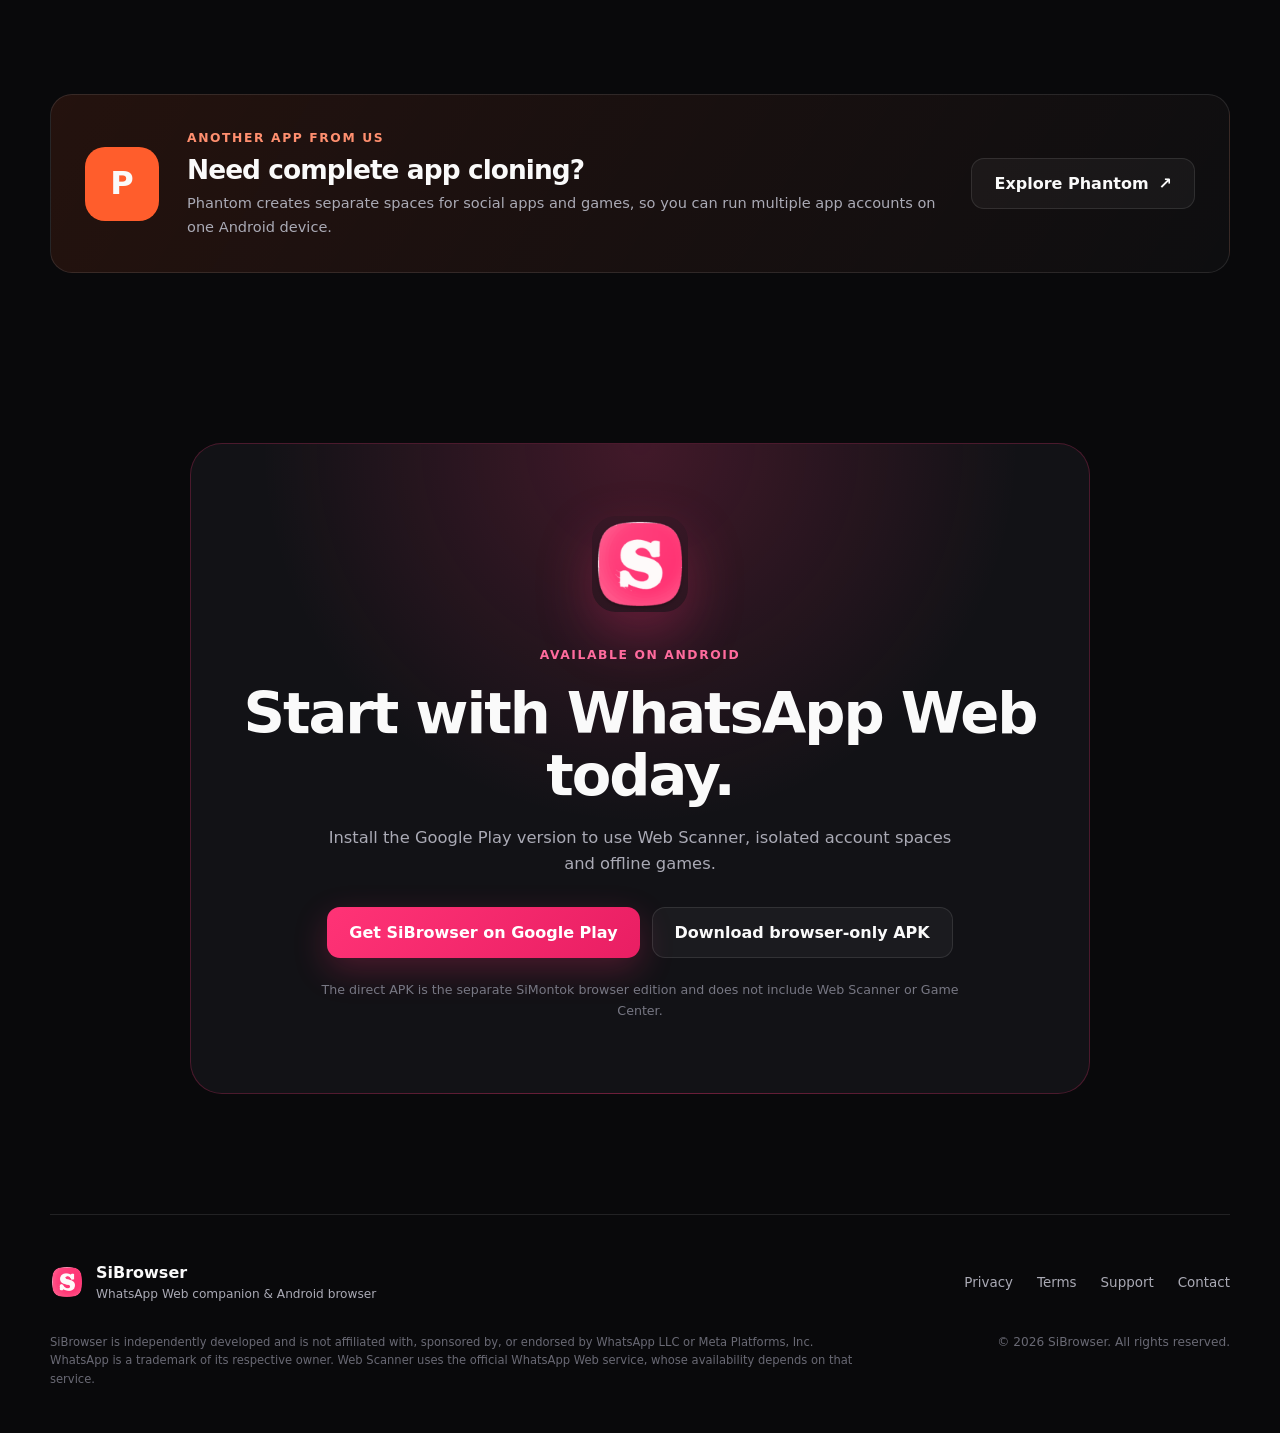
==== commit 1a0b1fd1: "feat: add copy link action" ====
--- a/index.html
+++ b/index.html
@@ -58,6 +58,10 @@
             <svg viewBox="0 0 24 24" aria-hidden="true"><path d="M23.9 2.3 20.3 21c-.3 1.3-1 1.6-2.1 1l-5.5-4.1-2.7 2.6c-.3.3-.5.5-1.1.5l.4-5.6L19.5 6c.4-.4-.1-.6-.7-.2L6.2 13.7.8 12c-1.2-.4-1.2-1.2.2-1.7L22.1 2c1-.4 1.8.2 1.8.3Z"/></svg>
             Share on Telegram
           </a>
+          <button class="share-button share-copy" type="button" data-copy-link aria-label="Copy the SiBrowser website link">
+            <svg viewBox="0 0 24 24" aria-hidden="true"><rect x="8" y="8" width="12" height="12" rx="2"/><path d="M16 8V6a2 2 0 0 0-2-2H6a2 2 0 0 0-2 2v8a2 2 0 0 0 2 2h2"/></svg>
+            <span data-copy-label>Copy link</span>
+          </button>
         </div>
       </div>
 
@@ -175,5 +179,37 @@
     <p class="legal">SiBrowser is independently developed and is not affiliated with, sponsored by, or endorsed by WhatsApp LLC or Meta Platforms, Inc. WhatsApp is a trademark of its respective owner. Web Scanner uses the official WhatsApp Web service, whose availability depends on that service.</p>
     <p class="copyright">© 2026 SiBrowser. All rights reserved.</p>
   </footer>
+  <script>
+    const copyButton = document.querySelector('[data-copy-link]');
+    const copyUrl = 'https://browser.beasonapps.com/';
+
+    copyButton.addEventListener('click', async () => {
+      let copied = false;
+
+      try {
+        await navigator.clipboard.writeText(copyUrl);
+        copied = true;
+      } catch (error) {
+        const textArea = document.createElement('textarea');
+        textArea.value = copyUrl;
+        textArea.setAttribute('readonly', '');
+        textArea.style.position = 'fixed';
+        textArea.style.opacity = '0';
+        document.body.appendChild(textArea);
+        textArea.select();
+        copied = document.execCommand('copy');
+        textArea.remove();
+      }
+
+      if (!copied) {
+        window.prompt('Copy this link:', copyUrl);
+        return;
+      }
+
+      const label = copyButton.querySelector('[data-copy-label]');
+      label.textContent = 'Copied!';
+      setTimeout(() => { label.textContent = 'Copy link'; }, 1800);
+    });
+  </script>
 </body>
 </html>
--- a/styles.css
+++ b/styles.css
@@ -44,7 +44,7 @@
 .hero-points span { border: 1px solid var(--line); border-radius: 999px; padding: 6px 11px; color: var(--muted); font-size: .8rem; }
 .share-row { margin-top: 24px; display: flex; align-items: center; gap: 10px; flex-wrap: wrap; }
 .share-row > span { margin-right: 3px; color: #777783; font-size: .78rem; font-weight: 680; }
-.share-button { min-height: 38px; padding: 7px 12px; display: inline-flex; align-items: center; gap: 7px; border: 1px solid var(--line); border-radius: 10px; color: #dedee4; background: rgba(255, 255, 255, .035); text-decoration: none; font-size: .78rem; font-weight: 720; transition: transform .2s ease, background .2s ease, border-color .2s ease; }
+.share-button { min-height: 38px; padding: 7px 12px; display: inline-flex; align-items: center; gap: 7px; border: 1px solid var(--line); border-radius: 10px; color: #dedee4; background: rgba(255, 255, 255, .035); text-decoration: none; font: inherit; font-size: .78rem; font-weight: 720; cursor: pointer; transition: transform .2s ease, background .2s ease, border-color .2s ease; }
 .share-button:hover { transform: translateY(-2px); background: rgba(255, 255, 255, .08); border-color: rgba(255, 255, 255, .2); }
 .share-button svg { width: 17px; height: 17px; fill: var(--green); }
 .share-mark { width: 17px; height: 17px; display: grid; place-items: center; color: #fff; font-size: .75rem; font-weight: 850; }
@@ -56,6 +56,7 @@
 .share-telegram { color: #c6ebff; border-color: rgba(39, 167, 231, .28); background: rgba(39, 167, 231, .09); }
 .share-telegram svg { fill: #42b5eb; }
 .share-telegram:hover { background: rgba(39, 167, 231, .16); border-color: rgba(66, 181, 235, .44); }
+.share-copy svg { fill: none; stroke: currentColor; stroke-width: 1.8; }
 .hero-visual { min-height: 590px; position: relative; }
 .halo { position: absolute; width: 520px; height: 520px; border-radius: 50%; top: 40px; left: 20px; background: radial-gradient(circle, rgba(37, 211, 102, .16), rgba(255, 51, 118, .08) 48%, transparent 70%); filter: blur(10px); }
 .phone { position: relative; overflow: hidden; border: 7px solid #2d2d34; border-radius: 37px; background: #eef0f4; box-shadow: 0 35px 80px rgba(0, 0, 0, .48); }
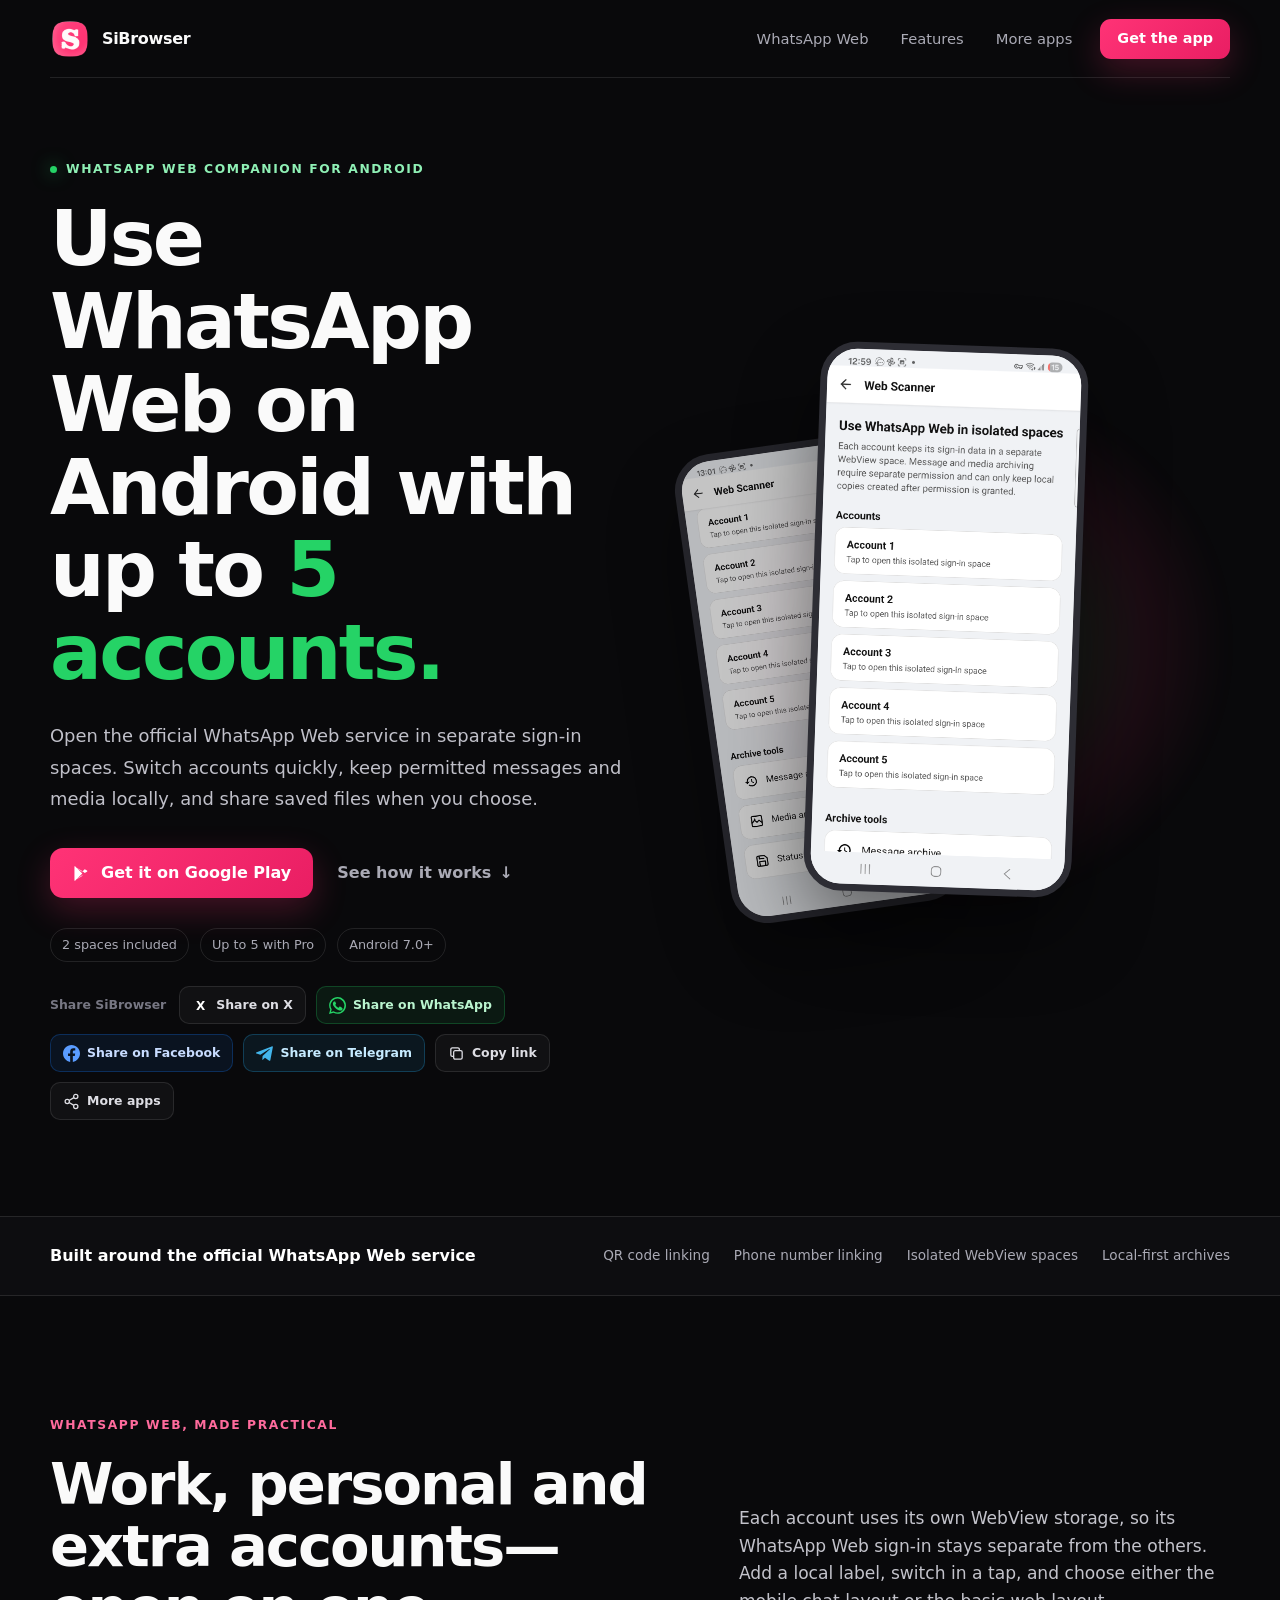
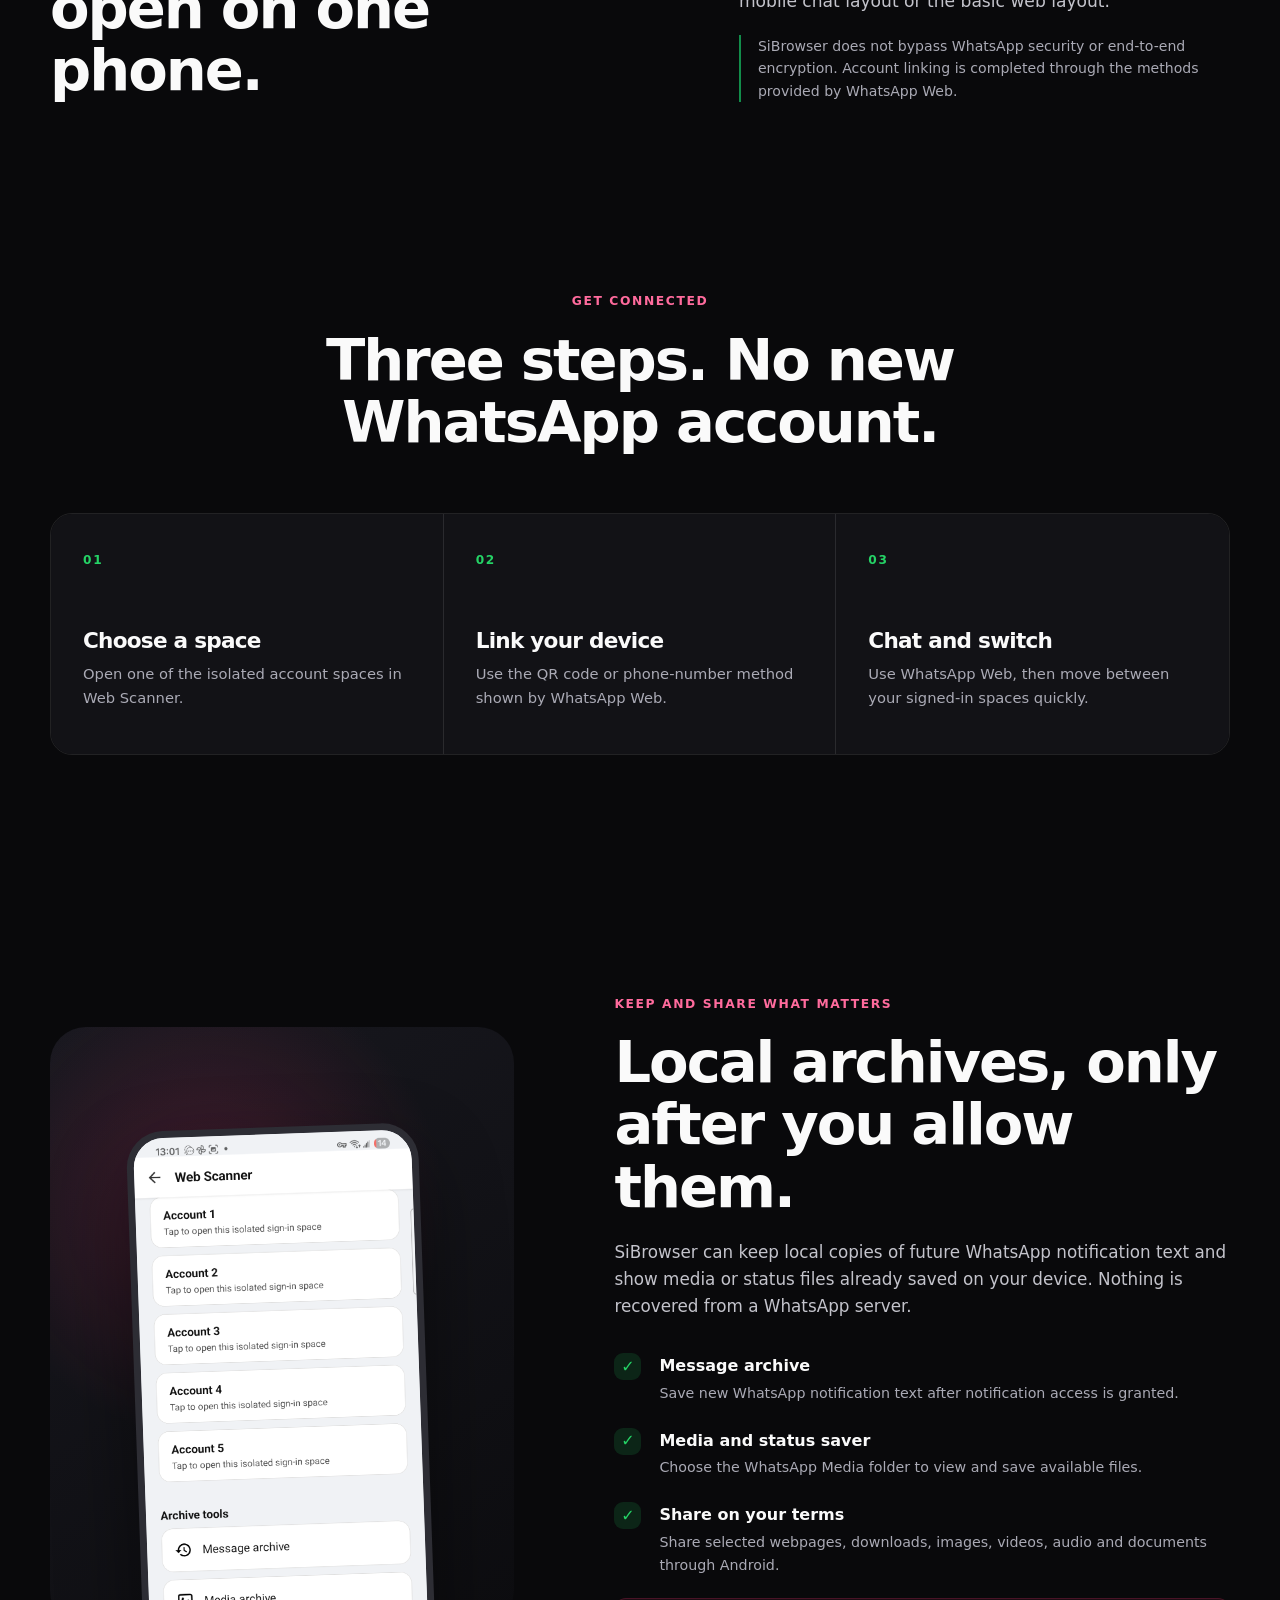
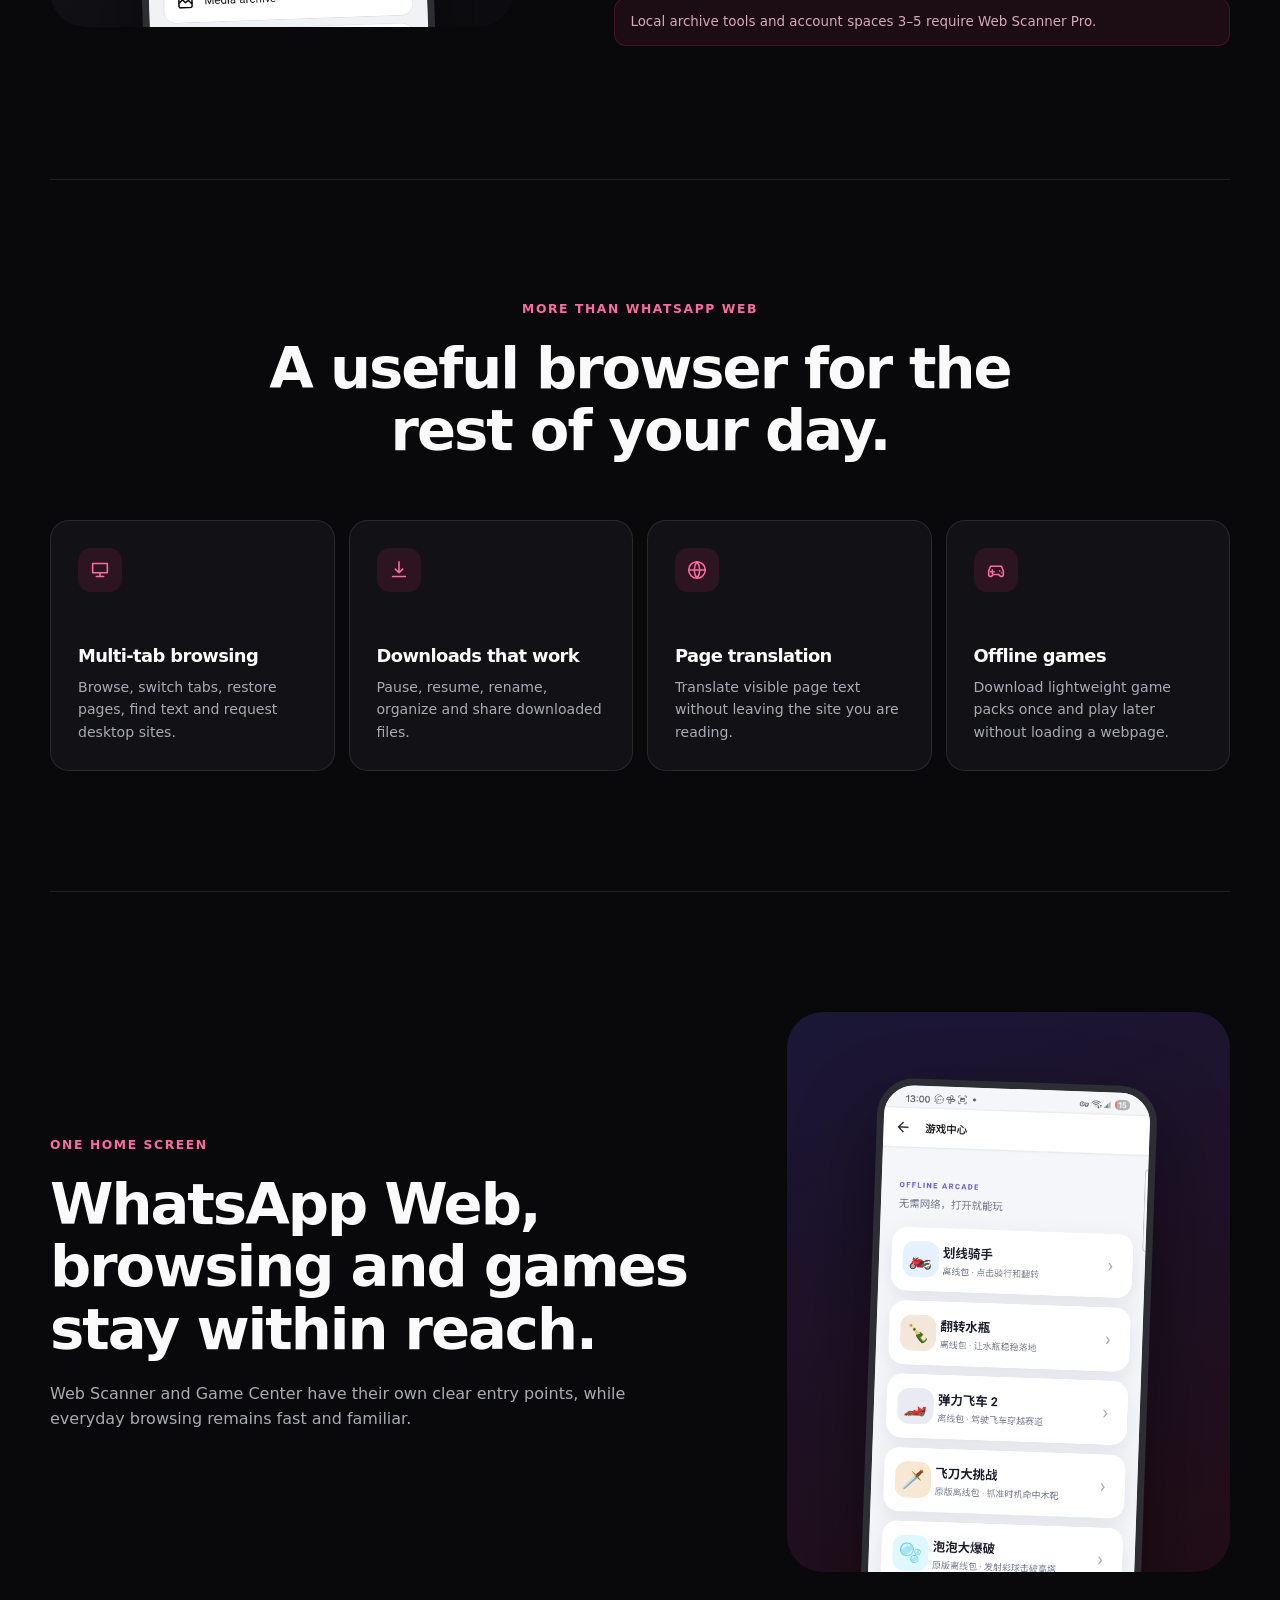
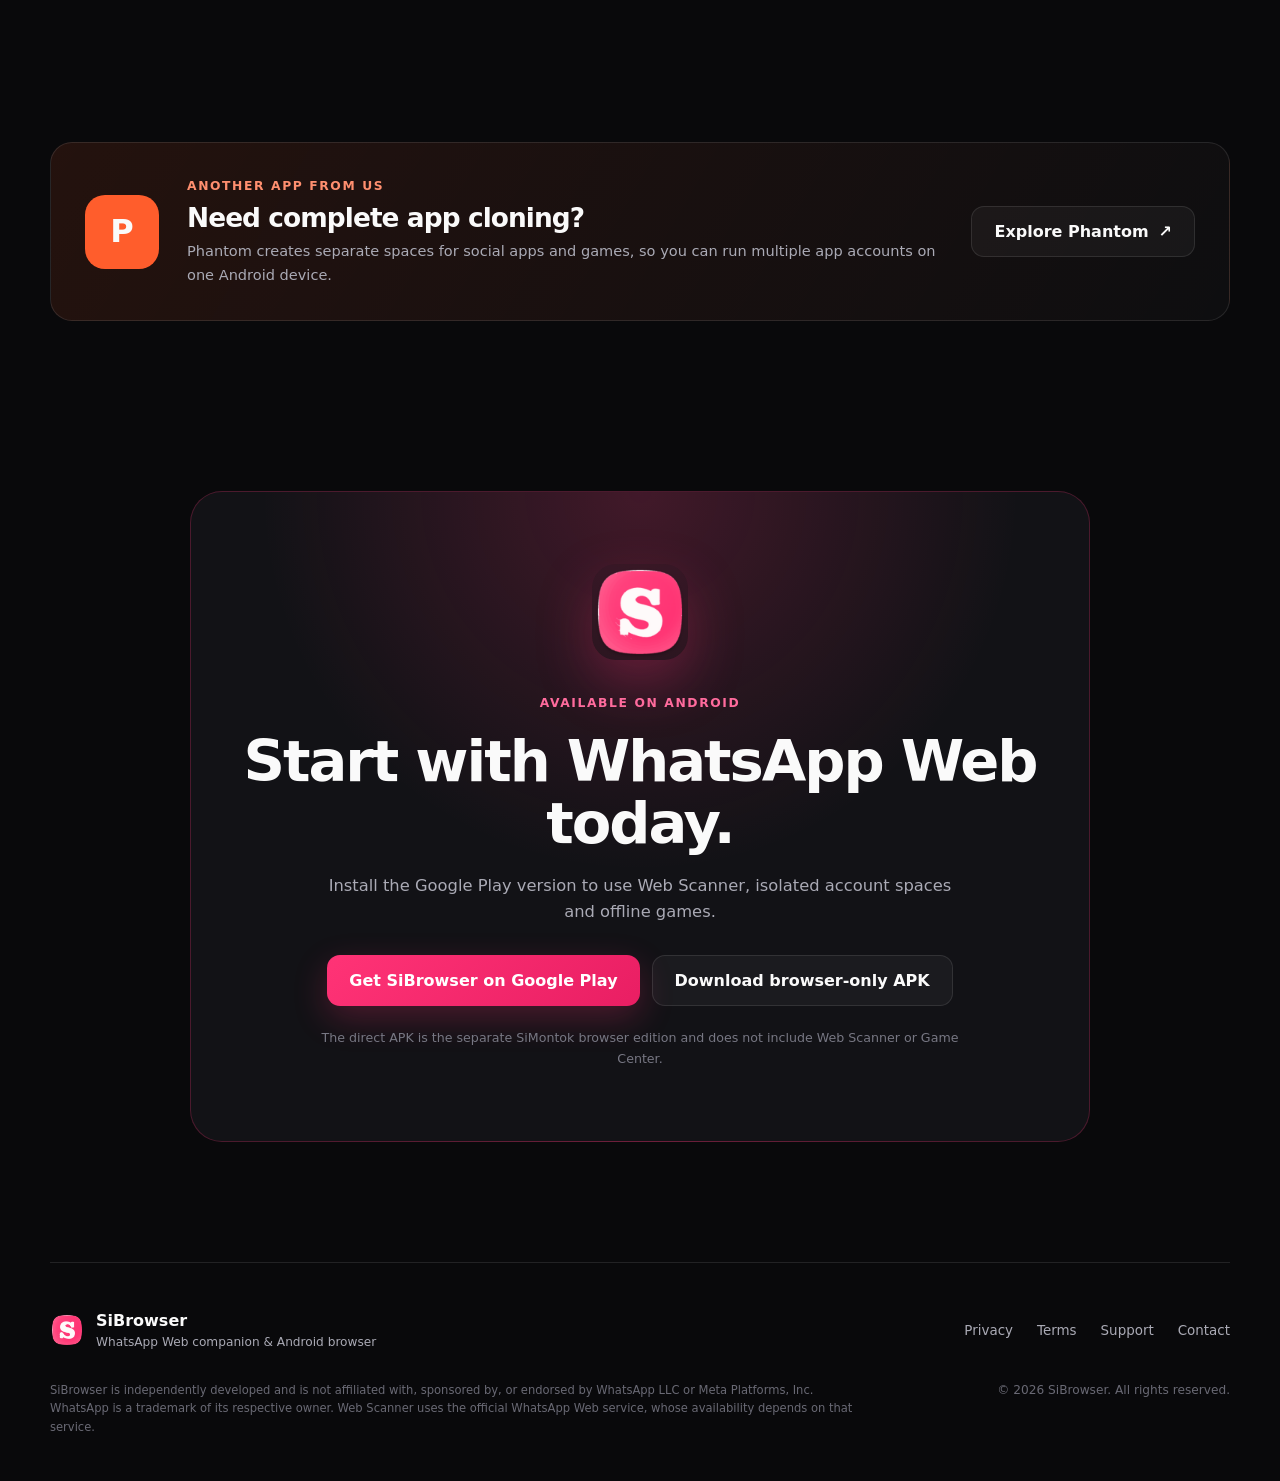
==== commit cc53c12f: "feat: add native share action" ====
--- a/index.html
+++ b/index.html
@@ -62,6 +62,10 @@
             <svg viewBox="0 0 24 24" aria-hidden="true"><rect x="8" y="8" width="12" height="12" rx="2"/><path d="M16 8V6a2 2 0 0 0-2-2H6a2 2 0 0 0-2 2v8a2 2 0 0 0 2 2h2"/></svg>
             <span data-copy-label>Copy link</span>
           </button>
+          <button class="share-button share-more" type="button" data-native-share aria-label="Share SiBrowser using another app">
+            <svg viewBox="0 0 24 24" aria-hidden="true"><circle cx="18" cy="5" r="3"/><circle cx="6" cy="12" r="3"/><circle cx="18" cy="19" r="3"/><path d="m8.6 10.5 6.8-4M8.6 13.5l6.8 4"/></svg>
+            <span data-share-label>More apps</span>
+          </button>
         </div>
       </div>
 
@@ -181,14 +185,18 @@
   </footer>
   <script>
     const copyButton = document.querySelector('[data-copy-link]');
+    const nativeShareButton = document.querySelector('[data-native-share]');
     const copyUrl = 'https://browser.beasonapps.com/';
-
-    copyButton.addEventListener('click', async () => {
-      let copied = false;
-
+    const shareData = {
+      title: 'SiBrowser',
+      text: 'Use WhatsApp Web on Android with up to 5 accounts using SiBrowser.',
+      url: copyUrl
+    };
+
+    async function copyWebsiteLink() {
       try {
         await navigator.clipboard.writeText(copyUrl);
-        copied = true;
+        return true;
       } catch (error) {
         const textArea = document.createElement('textarea');
         textArea.value = copyUrl;
@@ -197,9 +205,14 @@
         textArea.style.opacity = '0';
         document.body.appendChild(textArea);
         textArea.select();
-        copied = document.execCommand('copy');
+        const copied = document.execCommand('copy');
         textArea.remove();
+        return copied;
       }
+    }
+
+    copyButton.addEventListener('click', async () => {
+      const copied = await copyWebsiteLink();
 
       if (!copied) {
         window.prompt('Copy this link:', copyUrl);
@@ -210,6 +223,23 @@
       label.textContent = 'Copied!';
       setTimeout(() => { label.textContent = 'Copy link'; }, 1800);
     });
+
+    nativeShareButton.addEventListener('click', async () => {
+      if (navigator.share) {
+        try {
+          await navigator.share(shareData);
+          return;
+        } catch (error) {
+          if (error.name === 'AbortError') return;
+        }
+      }
+
+      const copied = await copyWebsiteLink();
+      const label = nativeShareButton.querySelector('[data-share-label]');
+      label.textContent = copied ? 'Link copied!' : 'Copy manually';
+      if (!copied) window.prompt('Copy this link:', copyUrl);
+      setTimeout(() => { label.textContent = 'More apps'; }, 1800);
+    });
   </script>
 </body>
 </html>
--- a/styles.css
+++ b/styles.css
@@ -57,6 +57,7 @@
 .share-telegram svg { fill: #42b5eb; }
 .share-telegram:hover { background: rgba(39, 167, 231, .16); border-color: rgba(66, 181, 235, .44); }
 .share-copy svg { fill: none; stroke: currentColor; stroke-width: 1.8; }
+.share-more svg { fill: none; stroke: currentColor; stroke-width: 1.8; }
 .hero-visual { min-height: 590px; position: relative; }
 .halo { position: absolute; width: 520px; height: 520px; border-radius: 50%; top: 40px; left: 20px; background: radial-gradient(circle, rgba(37, 211, 102, .16), rgba(255, 51, 118, .08) 48%, transparent 70%); filter: blur(10px); }
 .phone { position: relative; overflow: hidden; border: 7px solid #2d2d34; border-radius: 37px; background: #eef0f4; box-shadow: 0 35px 80px rgba(0, 0, 0, .48); }
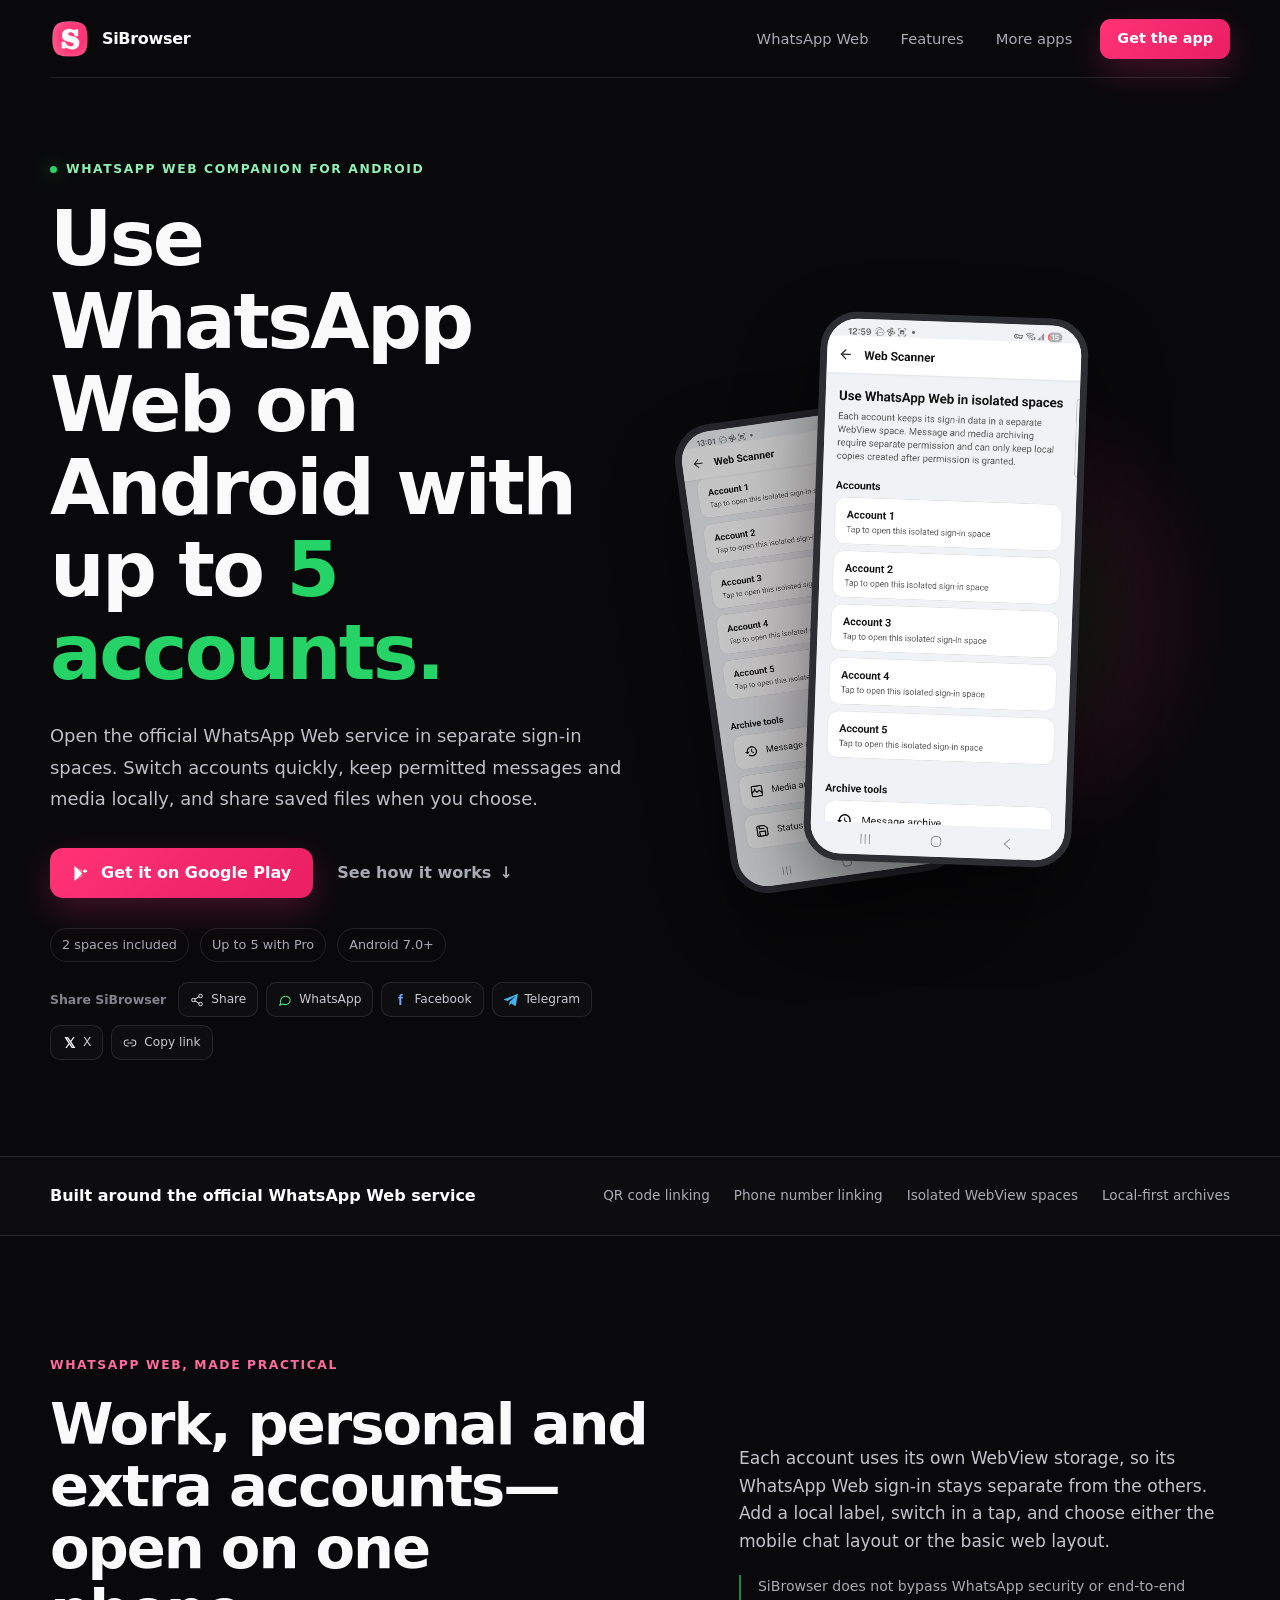
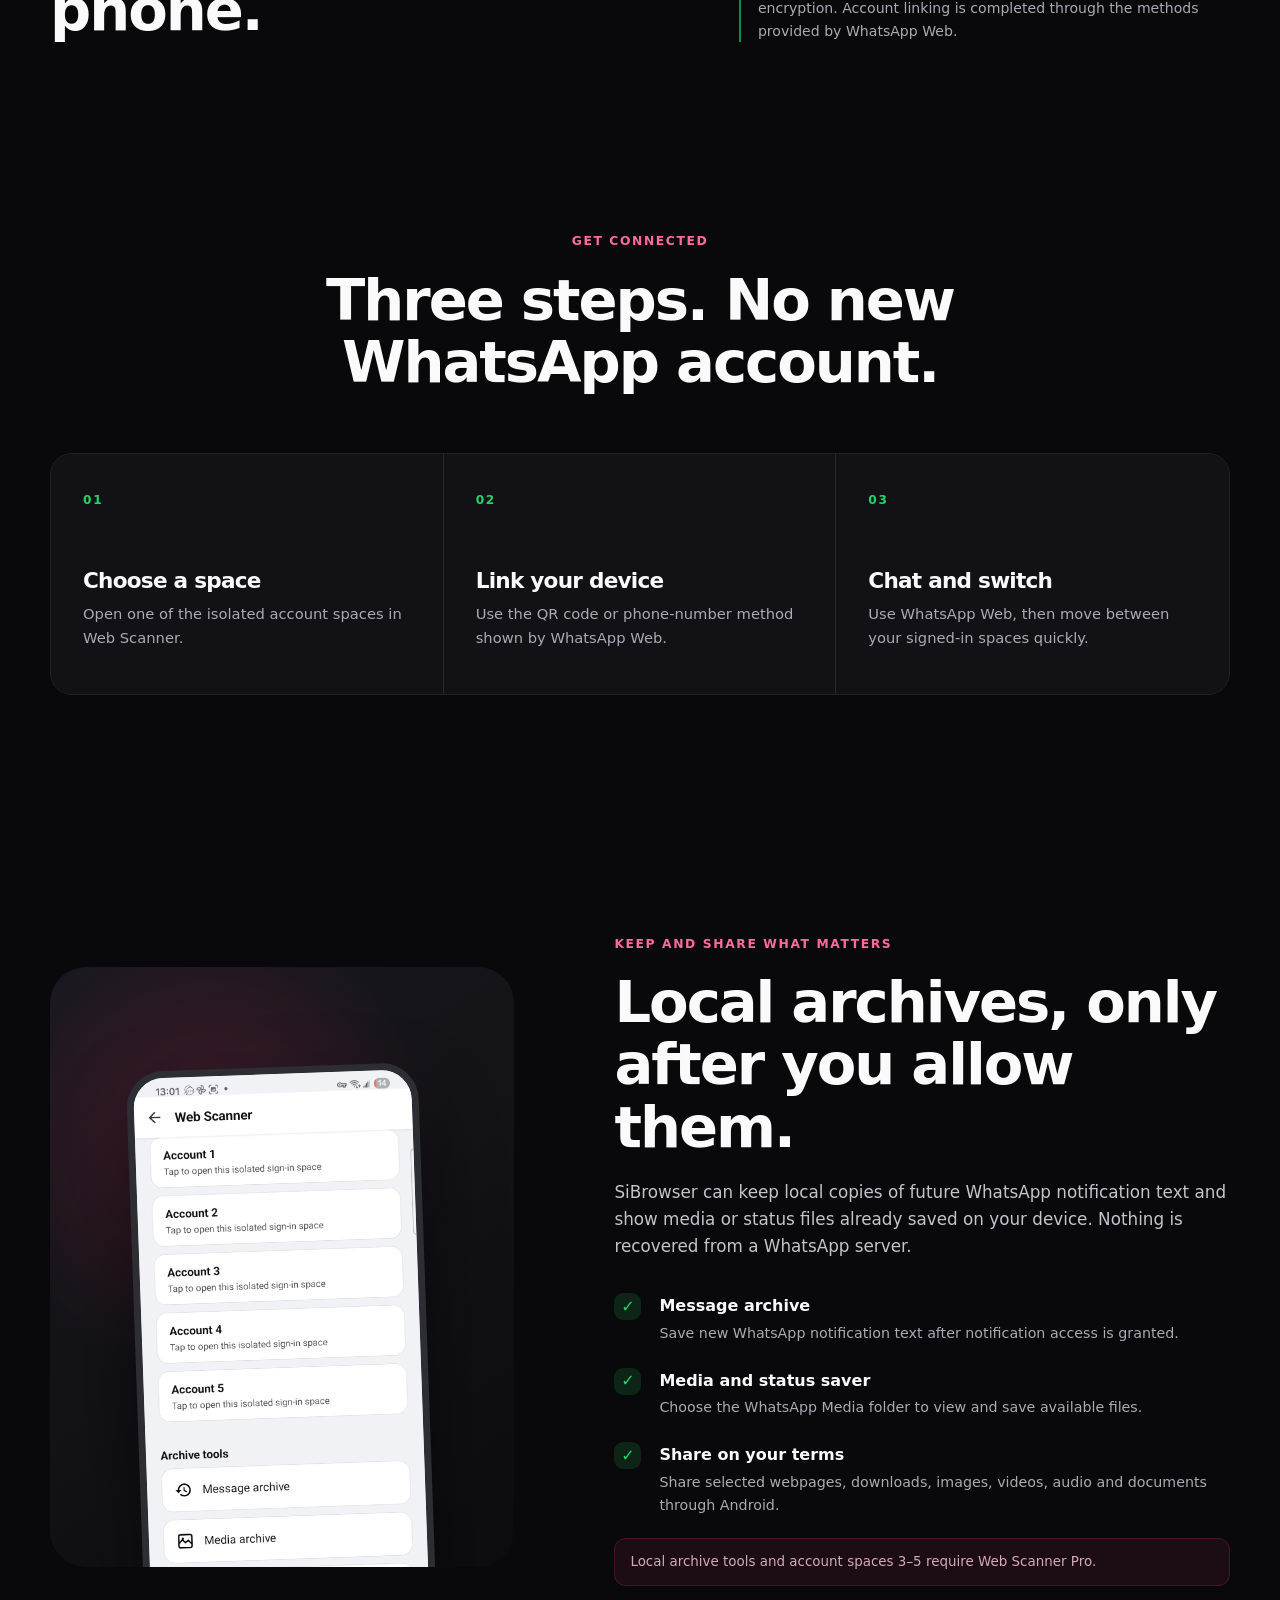
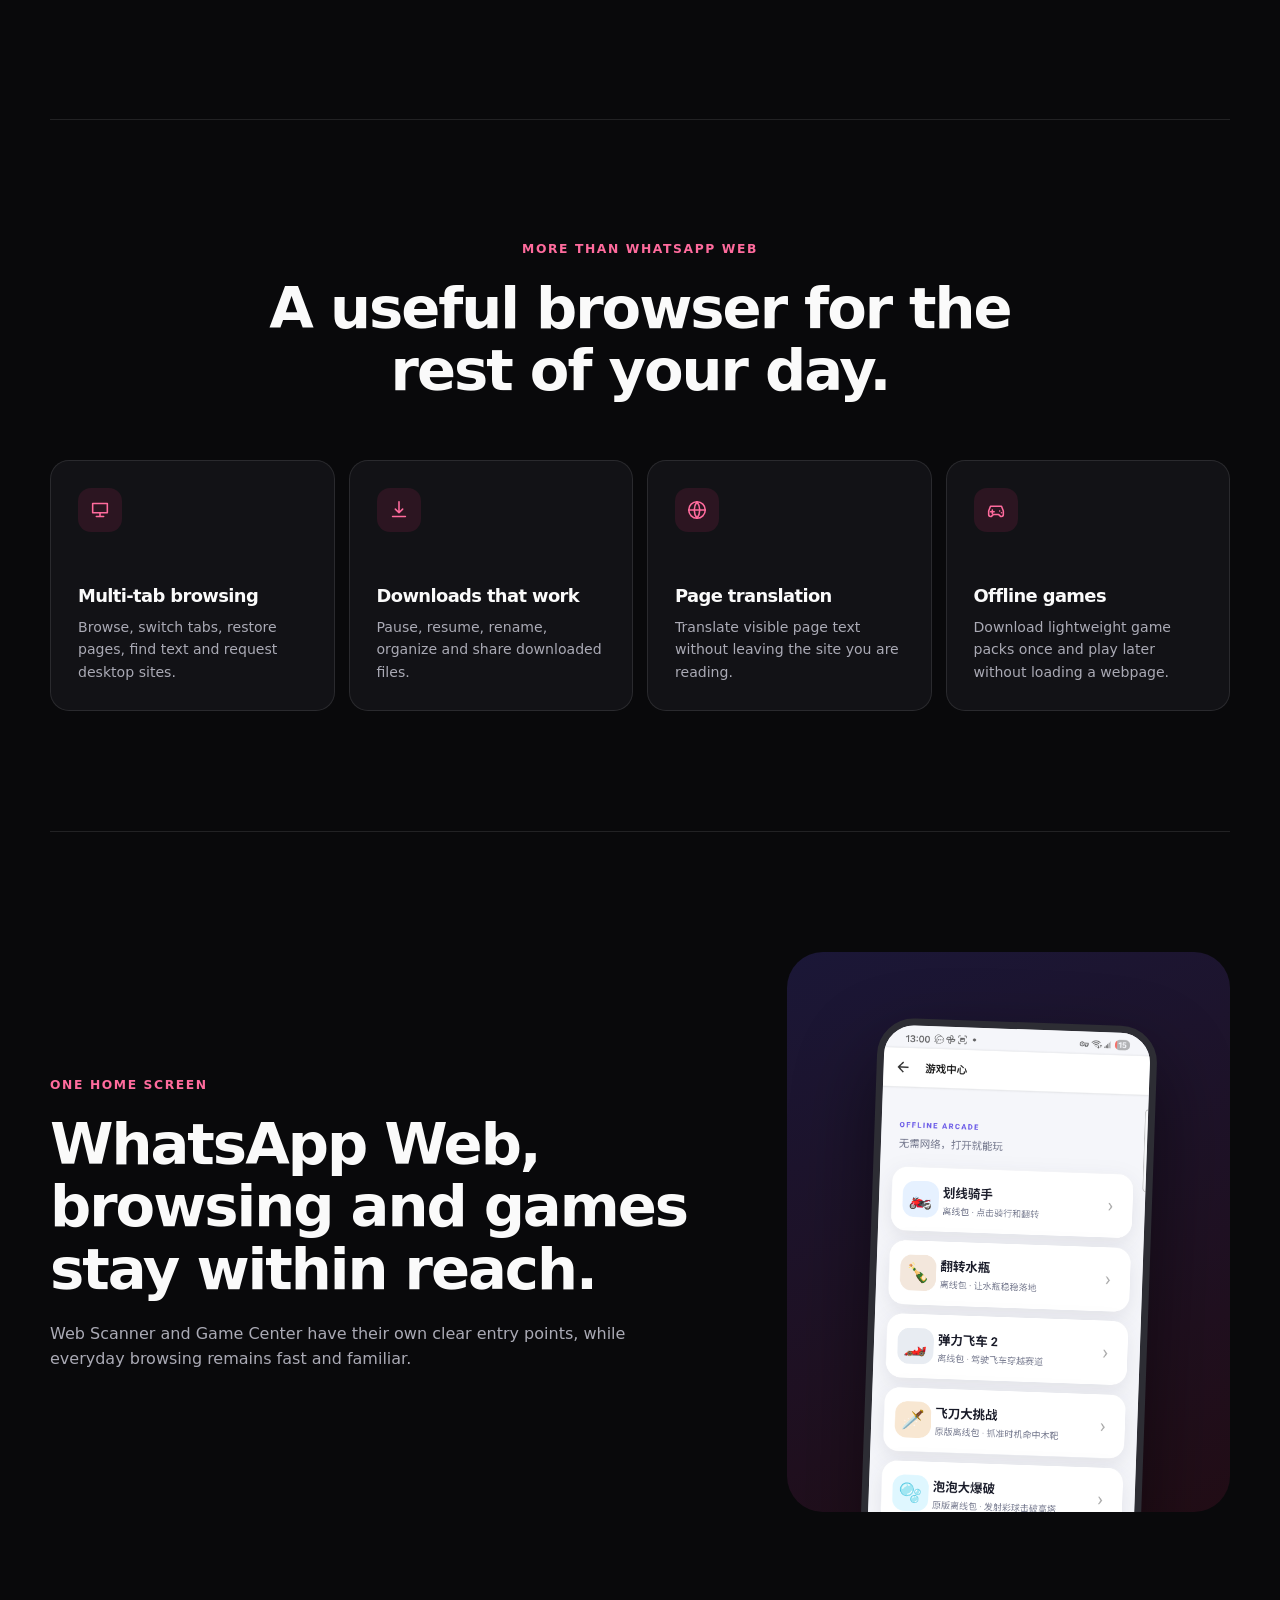
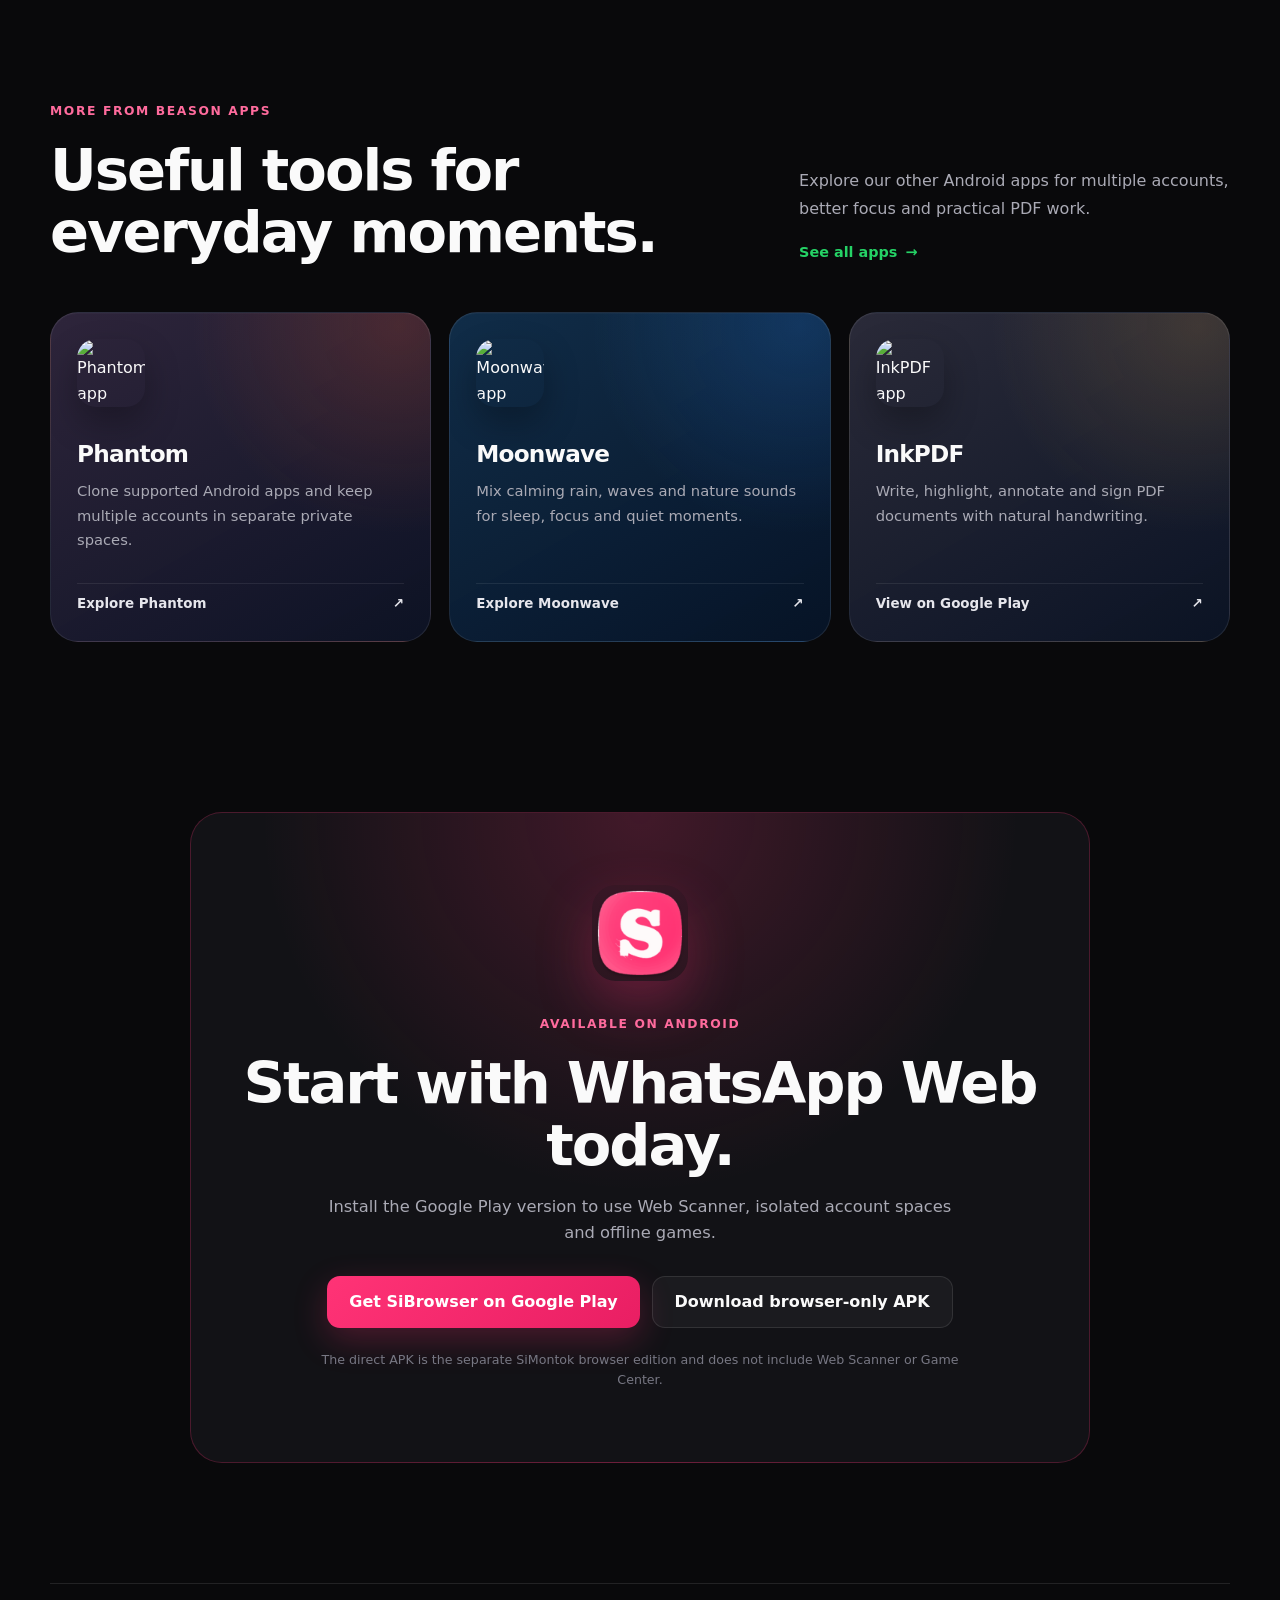
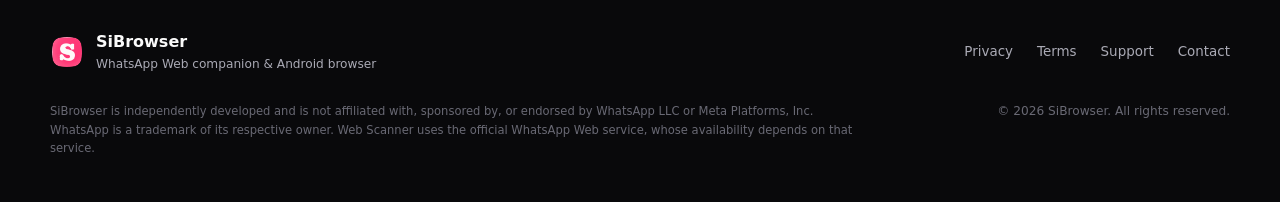
==== commit 6a46e8ce: "feat: align sharing and app discovery with Moonwave" ====
--- a/index.html
+++ b/index.html
@@ -41,30 +41,29 @@
           <span>Up to 5 with Pro</span>
           <span>Android 7.0+</span>
         </div>
-        <div class="share-row">
-          <span>Share SiBrowser</span>
-          <a class="share-button share-x" href="https://twitter.com/intent/tweet?text=Use%20WhatsApp%20Web%20on%20Android%20with%20up%20to%205%20accounts%20using%20SiBrowser.&amp;url=https%3A%2F%2Fbrowser.beasonapps.com%2F" target="_blank" rel="noopener noreferrer" aria-label="Share SiBrowser on X">
-            <span class="share-mark">X</span> Share on X
-          </a>
+        <div class="share-row" id="share">
+          <strong>Share SiBrowser</strong>
+          <button class="share-button share-native" type="button" data-native-share aria-label="Share SiBrowser using another app">
+            <svg viewBox="0 0 24 24" aria-hidden="true"><circle cx="18" cy="5" r="3"/><circle cx="6" cy="12" r="3"/><circle cx="18" cy="19" r="3"/><path d="m8.6 10.5 6.8-4M8.6 13.5l6.8 4"/></svg>
+            <span data-share-label>Share</span>
+          </button>
           <a class="share-button share-whatsapp" href="https://wa.me/?text=Use%20WhatsApp%20Web%20on%20Android%20with%20up%20to%205%20accounts%20using%20SiBrowser.%20https%3A%2F%2Fbrowser.beasonapps.com%2F" target="_blank" rel="noopener noreferrer" aria-label="Share SiBrowser on WhatsApp">
-            <svg viewBox="0 0 24 24" aria-hidden="true"><path d="M20.5 3.5A11.8 11.8 0 0 0 12.1 0C5.5 0 .2 5.3.2 11.9c0 2.1.6 4.1 1.6 5.9L0 24l6.4-1.7a12 12 0 0 0 5.7 1.5c6.6 0 11.9-5.3 11.9-11.9 0-3.2-1.2-6.2-3.5-8.4Zm-8.4 18.3c-1.8 0-3.6-.5-5.1-1.4l-.4-.2-3.8 1 1-3.7-.2-.4a9.8 9.8 0 1 1 8.5 4.7Zm5.4-7.3c-.3-.1-1.8-.9-2.1-1-.3-.1-.5-.1-.7.2-.2.3-.8 1-.9 1.2-.2.2-.3.2-.6.1-1.8-.9-3-1.6-4.2-3.7-.3-.5.3-.5.9-1.6.1-.2.1-.4 0-.6l-1-2.4c-.3-.6-.5-.5-.7-.5h-.6c-.2 0-.6.1-.9.4-.3.3-1.2 1.2-1.2 2.9s1.2 3.3 1.4 3.5c.2.2 2.4 3.7 5.9 5.2 2.2 1 3.1 1 4.2.8.7-.1 1.8-.7 2-1.4.3-.7.3-1.3.2-1.4-.2-.4-.4-.5-.7-.7Z"/></svg>
-            Share on WhatsApp
+            <svg viewBox="0 0 24 24" aria-hidden="true"><path d="M21 11.5a8.4 8.4 0 0 1-9 8.4 9.4 9.4 0 0 1-4-.9L3 21l1.7-4.3A8.4 8.4 0 1 1 21 11.5Z"/></svg>
+            WhatsApp
           </a>
           <a class="share-button share-facebook" href="https://www.facebook.com/sharer/sharer.php?u=https%3A%2F%2Fbrowser.beasonapps.com%2F" target="_blank" rel="noopener noreferrer" aria-label="Share SiBrowser on Facebook">
-            <svg viewBox="0 0 24 24" aria-hidden="true"><path d="M24 12.1C24 5.4 18.6 0 12 0S0 5.4 0 12.1C0 18.1 4.4 23 10.1 24v-8.4h-3v-3.5h3V9.4c0-3 1.8-4.7 4.5-4.7 1.3 0 2.7.2 2.7.2v3h-1.5c-1.5 0-1.9.9-1.9 1.9v2.3h3.3l-.5 3.5h-2.8V24C19.6 23 24 18.1 24 12.1Z"/></svg>
-            Share on Facebook
+            <b>f</b> Facebook
           </a>
           <a class="share-button share-telegram" href="https://t.me/share/url?url=https%3A%2F%2Fbrowser.beasonapps.com%2F&amp;text=Use%20WhatsApp%20Web%20on%20Android%20with%20up%20to%205%20accounts%20using%20SiBrowser." target="_blank" rel="noopener noreferrer" aria-label="Share SiBrowser on Telegram">
             <svg viewBox="0 0 24 24" aria-hidden="true"><path d="M23.9 2.3 20.3 21c-.3 1.3-1 1.6-2.1 1l-5.5-4.1-2.7 2.6c-.3.3-.5.5-1.1.5l.4-5.6L19.5 6c.4-.4-.1-.6-.7-.2L6.2 13.7.8 12c-1.2-.4-1.2-1.2.2-1.7L22.1 2c1-.4 1.8.2 1.8.3Z"/></svg>
-            Share on Telegram
+            Telegram
+          </a>
+          <a class="share-button share-x" href="https://x.com/intent/post?text=Use%20WhatsApp%20Web%20on%20Android%20with%20up%20to%205%20accounts%20using%20SiBrowser.&amp;url=https%3A%2F%2Fbrowser.beasonapps.com%2F" target="_blank" rel="noopener noreferrer" aria-label="Share SiBrowser on X">
+            <b>𝕏</b> X
           </a>
           <button class="share-button share-copy" type="button" data-copy-link aria-label="Copy the SiBrowser website link">
-            <svg viewBox="0 0 24 24" aria-hidden="true"><rect x="8" y="8" width="12" height="12" rx="2"/><path d="M16 8V6a2 2 0 0 0-2-2H6a2 2 0 0 0-2 2v8a2 2 0 0 0 2 2h2"/></svg>
+            <svg viewBox="0 0 24 24" aria-hidden="true"><path d="M9 17H7A5 5 0 0 1 7 7h2M15 7h2a5 5 0 1 1 0 10h-2M8 12h8"/></svg>
             <span data-copy-label>Copy link</span>
-          </button>
-          <button class="share-button share-more" type="button" data-native-share aria-label="Share SiBrowser using another app">
-            <svg viewBox="0 0 24 24" aria-hidden="true"><circle cx="18" cy="5" r="3"/><circle cx="6" cy="12" r="3"/><circle cx="18" cy="19" r="3"/><path d="m8.6 10.5 6.8-4M8.6 13.5l6.8 4"/></svg>
-            <span data-share-label>More apps</span>
           </button>
         </div>
       </div>
@@ -155,10 +154,26 @@
     </section>
 
     <section class="section more-apps" id="more-apps">
-      <div class="recommendation">
-        <div class="recommendation-mark">P</div>
-        <div><p class="eyebrow">Another app from us</p><h2>Need complete app cloning?</h2><p>Phantom creates separate spaces for social apps and games, so you can run multiple app accounts on one Android device.</p></div>
-        <a class="outline-button" href="https://phantom.beasonapps.com/">Explore Phantom <span>↗</span></a>
+      <div class="apps-heading">
+        <div><p class="eyebrow">More from Beason Apps</p><h2>Useful tools for everyday moments.</h2></div>
+        <div><p>Explore our other Android apps for multiple accounts, better focus and practical PDF work.</p><a class="apps-all" href="https://moonwave.beasonapps.com/apps">See all apps <span>→</span></a></div>
+      </div>
+      <div class="app-grid">
+        <article class="app-card app-phantom">
+          <img src="https://moonwave.beasonapps.com/apps/multi-app.jpg" alt="Phantom app icon" width="68" height="68" loading="lazy">
+          <div><h3>Phantom</h3><p>Clone supported Android apps and keep multiple accounts in separate private spaces.</p></div>
+          <a href="https://phantom.beasonapps.com/">Explore Phantom <span>↗</span></a>
+        </article>
+        <article class="app-card app-moonwave">
+          <img src="https://moonwave.beasonapps.com/marketing/moonwave-icon.png" alt="Moonwave app icon" width="68" height="68" loading="lazy">
+          <div><h3>Moonwave</h3><p>Mix calming rain, waves and nature sounds for sleep, focus and quiet moments.</p></div>
+          <a href="https://moonwave.beasonapps.com/download">Explore Moonwave <span>↗</span></a>
+        </article>
+        <article class="app-card app-inkpdf">
+          <img src="https://moonwave.beasonapps.com/apps/inkpdf.jpg" alt="InkPDF app icon" width="68" height="68" loading="lazy">
+          <div><h3>InkPDF</h3><p>Write, highlight, annotate and sign PDF documents with natural handwriting.</p></div>
+          <a href="https://play.google.com/store/apps/details?id=com.xhstudio.pdftool">View on Google Play <span>↗</span></a>
+        </article>
       </div>
     </section>
 
@@ -238,7 +253,7 @@
       const label = nativeShareButton.querySelector('[data-share-label]');
       label.textContent = copied ? 'Link copied!' : 'Copy manually';
       if (!copied) window.prompt('Copy this link:', copyUrl);
-      setTimeout(() => { label.textContent = 'More apps'; }, 1800);
+      setTimeout(() => { label.textContent = 'Share'; }, 1800);
     });
   </script>
 </body>
--- a/styles.css
+++ b/styles.css
@@ -42,22 +42,15 @@
 .hero-actions { margin-top: 34px; display: flex; align-items: center; gap: 24px; flex-wrap: wrap; }
 .hero-points { margin-top: 30px; display: flex; gap: 11px; flex-wrap: wrap; }
 .hero-points span { border: 1px solid var(--line); border-radius: 999px; padding: 6px 11px; color: var(--muted); font-size: .8rem; }
-.share-row { margin-top: 24px; display: flex; align-items: center; gap: 10px; flex-wrap: wrap; }
-.share-row > span { margin-right: 3px; color: #777783; font-size: .78rem; font-weight: 680; }
-.share-button { min-height: 38px; padding: 7px 12px; display: inline-flex; align-items: center; gap: 7px; border: 1px solid var(--line); border-radius: 10px; color: #dedee4; background: rgba(255, 255, 255, .035); text-decoration: none; font: inherit; font-size: .78rem; font-weight: 720; cursor: pointer; transition: transform .2s ease, background .2s ease, border-color .2s ease; }
-.share-button:hover { transform: translateY(-2px); background: rgba(255, 255, 255, .08); border-color: rgba(255, 255, 255, .2); }
-.share-button svg { width: 17px; height: 17px; fill: var(--green); }
-.share-mark { width: 17px; height: 17px; display: grid; place-items: center; color: #fff; font-size: .75rem; font-weight: 850; }
-.share-whatsapp { color: #baf5cf; border-color: rgba(37, 211, 102, .24); background: rgba(37, 211, 102, .08); }
-.share-whatsapp:hover { background: rgba(37, 211, 102, .14); border-color: rgba(37, 211, 102, .4); }
-.share-facebook { color: #c8dcff; border-color: rgba(24, 119, 242, .28); background: rgba(24, 119, 242, .09); }
-.share-facebook svg { fill: #5a9cff; }
-.share-facebook:hover { background: rgba(24, 119, 242, .16); border-color: rgba(90, 156, 255, .44); }
-.share-telegram { color: #c6ebff; border-color: rgba(39, 167, 231, .28); background: rgba(39, 167, 231, .09); }
-.share-telegram svg { fill: #42b5eb; }
-.share-telegram:hover { background: rgba(39, 167, 231, .16); border-color: rgba(66, 181, 235, .44); }
-.share-copy svg { fill: none; stroke: currentColor; stroke-width: 1.8; }
-.share-more svg { fill: none; stroke: currentColor; stroke-width: 1.8; }
+.share-row { margin-top: 20px; display: flex; align-items: center; gap: 8px; flex-wrap: wrap; }
+.share-row > strong { margin-right: 4px; color: #83838e; font-size: .78rem; font-weight: 600; }
+.share-button { min-height: 35px; padding: 0 11px; display: inline-flex; align-items: center; gap: 7px; border: 1px solid rgba(255, 255, 255, .1); border-radius: 10px; color: #c9c9d2; background: rgba(255, 255, 255, .025); text-decoration: none; font: inherit; font-size: .76rem; cursor: pointer; transition: transform .16s ease, background .16s ease, border-color .16s ease; }
+.share-button:hover { transform: translateY(-1px); background: rgba(255, 255, 255, .075); border-color: rgba(255, 255, 255, .2); }
+.share-button svg { width: 14px; height: 14px; fill: none; stroke: currentColor; stroke-width: 1.8; stroke-linecap: round; stroke-linejoin: round; }
+.share-button b { width: 14px; text-align: center; color: #fff; font-family: Arial, sans-serif; font-size: .9rem; line-height: 1; }
+.share-whatsapp svg { color: #4ade80; }
+.share-facebook b { color: #75a7ff; }
+.share-telegram svg { color: #42b5eb; fill: currentColor; stroke: none; }
 .hero-visual { min-height: 590px; position: relative; }
 .halo { position: absolute; width: 520px; height: 520px; border-radius: 50%; top: 40px; left: 20px; background: radial-gradient(circle, rgba(37, 211, 102, .16), rgba(255, 51, 118, .08) 48%, transparent 70%); filter: blur(10px); }
 .phone { position: relative; overflow: hidden; border: 7px solid #2d2d34; border-radius: 37px; background: #eef0f4; box-shadow: 0 35px 80px rgba(0, 0, 0, .48); }
@@ -104,12 +97,25 @@
 .product-shot-section > div:first-child > p:not(.eyebrow) { max-width: 600px; color: var(--muted); }
 .product-shots { display: flex; justify-content: center; height: 560px; overflow: hidden; padding-top: 30px; border-radius: 36px; background: linear-gradient(160deg, rgba(107, 86, 255, .18), rgba(255, 51, 118, .1)); }
 .small-phone { width: 280px; transform: translateY(40px) rotate(2deg); }
-.more-apps { padding-top: 50px; }
-.recommendation { display: grid; grid-template-columns: auto 1fr auto; align-items: center; gap: 28px; padding: 34px; border-radius: 22px; border: 1px solid var(--line); background: linear-gradient(120deg, rgba(255, 92, 44, .11), rgba(255, 255, 255, .025)); }
-.recommendation-mark { width: 74px; height: 74px; border-radius: 20px; display: grid; place-items: center; background: #ff5d2c; font-weight: 850; font-size: 2rem; }
-.recommendation .eyebrow { margin-bottom: 7px; color: #ff8f6f; }
-.recommendation h2 { margin: 0 0 7px; font-size: 1.65rem; }
-.recommendation p:last-child { margin: 0; color: var(--muted); font-size: .91rem; }
+.more-apps { padding-top: 70px; }
+.apps-heading { display: grid; grid-template-columns: 1fr minmax(320px, .62fr); align-items: end; gap: 54px; }
+.apps-heading h2 { margin: 0; max-width: 660px; font-size: clamp(2.25rem, 4.5vw, 4.2rem); }
+.apps-heading > div:last-child > p { margin: 0; color: var(--muted); font-size: 1rem; line-height: 1.75; }
+.apps-all { margin-top: 18px; display: inline-flex; align-items: center; gap: 8px; color: var(--green); text-decoration: none; font-size: .9rem; font-weight: 700; }
+.apps-all span { transition: transform .16s ease; }
+.apps-all:hover span { transform: translateX(3px); }
+.app-grid { margin-top: 48px; display: grid; grid-template-columns: repeat(3, 1fr); gap: 18px; }
+.app-card { min-height: 330px; padding: 26px; display: flex; flex-direction: column; align-items: flex-start; position: relative; overflow: hidden; border: 1px solid rgba(255, 255, 255, .09); border-radius: 28px; background: radial-gradient(circle at 92% 4%, rgba(255, 255, 255, .08), transparent 12rem), linear-gradient(150deg, rgba(36, 36, 44, .92), rgba(17, 17, 22, .96)); box-shadow: inset 0 1px rgba(255, 255, 255, .025); transition: transform .18s ease, border-color .18s ease; }
+.app-card:hover { transform: translateY(-4px); border-color: rgba(255, 255, 255, .18); }
+.app-card > img { width: 68px; height: 68px; object-fit: cover; border-radius: 19px; box-shadow: 0 16px 34px rgba(0, 0, 0, .28); }
+.app-card > div { margin-top: 34px; }
+.app-card h3 { margin: 0; font-size: 1.45rem; }
+.app-card p { margin: 13px 0 0; color: var(--muted); font-size: .92rem; line-height: 1.65; }
+.app-card > a { width: 100%; min-height: 44px; margin-top: auto; padding-top: 22px; display: flex; justify-content: space-between; align-items: center; gap: 12px; color: #e6e6ec; text-decoration: none; font-size: .84rem; font-weight: 680; }
+.app-card > a::before { content: ""; height: 1px; position: absolute; left: 26px; right: 26px; bottom: 57px; background: rgba(255, 255, 255, .08); }
+.app-phantom { background: radial-gradient(circle at 92% 4%, rgba(255, 97, 48, .18), transparent 13rem), linear-gradient(150deg, rgba(53, 42, 68, .85), rgba(14, 20, 39, .92)); }
+.app-moonwave { background: radial-gradient(circle at 92% 4%, rgba(48, 145, 255, .18), transparent 13rem), linear-gradient(150deg, rgba(18, 51, 83, .86), rgba(7, 21, 41, .92)); }
+.app-inkpdf { background: radial-gradient(circle at 92% 4%, rgba(255, 188, 76, .15), transparent 13rem), linear-gradient(150deg, rgba(48, 48, 65, .86), rgba(12, 21, 39, .92)); }
 .download-section { padding: 50px 20px 120px; }
 .download-inner { max-width: 900px; margin: 0 auto; padding: 72px 50px; border: 1px solid rgba(255, 51, 118, .24); border-radius: 32px; text-align: center; background: radial-gradient(circle at 50% 0, rgba(255, 51, 118, .2), transparent 48%), var(--surface); }
 .download-inner > img { border-radius: 24px; box-shadow: 0 22px 55px rgba(255, 51, 118, .28); margin-bottom: 26px; }
@@ -136,8 +142,9 @@
   .intro { align-items: start; }
   .feature-grid { grid-template-columns: 1fr 1fr; }
   .archive-visual { order: 2; }
-  .recommendation { grid-template-columns: auto 1fr; }
-  .recommendation .outline-button { grid-column: 2; justify-self: start; }
+  .apps-heading { grid-template-columns: 1fr; gap: 22px; }
+  .app-grid { grid-template-columns: 1fr; }
+  .app-card { min-height: 270px; }
 }
 @media (max-width: 680px) {
   .site-header { width: min(calc(100% - 28px), var(--max)); min-height: 68px; }
@@ -149,7 +156,7 @@
   .hero-actions .button { width: 100%; }
   .hero-actions .text-link { justify-content: center; }
   .share-row { justify-content: center; }
-  .share-row > span { flex-basis: 100%; text-align: center; }
+  .share-row > strong { flex-basis: 100%; margin: 0 0 3px; text-align: center; }
   .hero-visual { min-height: 500px; transform: scale(.92); transform-origin: top center; margin-bottom: -40px; }
   .phone-front { width: 238px; left: 82px; }
   .phone-back { width: 198px; left: -5px; top: 92px; }
@@ -172,8 +179,10 @@
   .product-shots { height: 500px; }
   .small-phone { width: 245px; }
   .more-apps { padding-top: 10px; }
-  .recommendation { grid-template-columns: 1fr; padding: 26px; }
-  .recommendation .outline-button { grid-column: auto; justify-self: stretch; }
+  .app-grid { margin-top: 36px; }
+  .app-card { min-height: 260px; padding: 22px; }
+  .app-card > div { margin-top: 26px; }
+  .app-card > a::before { left: 22px; right: 22px; }
   .download-section { padding: 30px 16px 85px; }
   .download-inner { padding: 52px 22px; }
   .download-actions { flex-direction: column; }
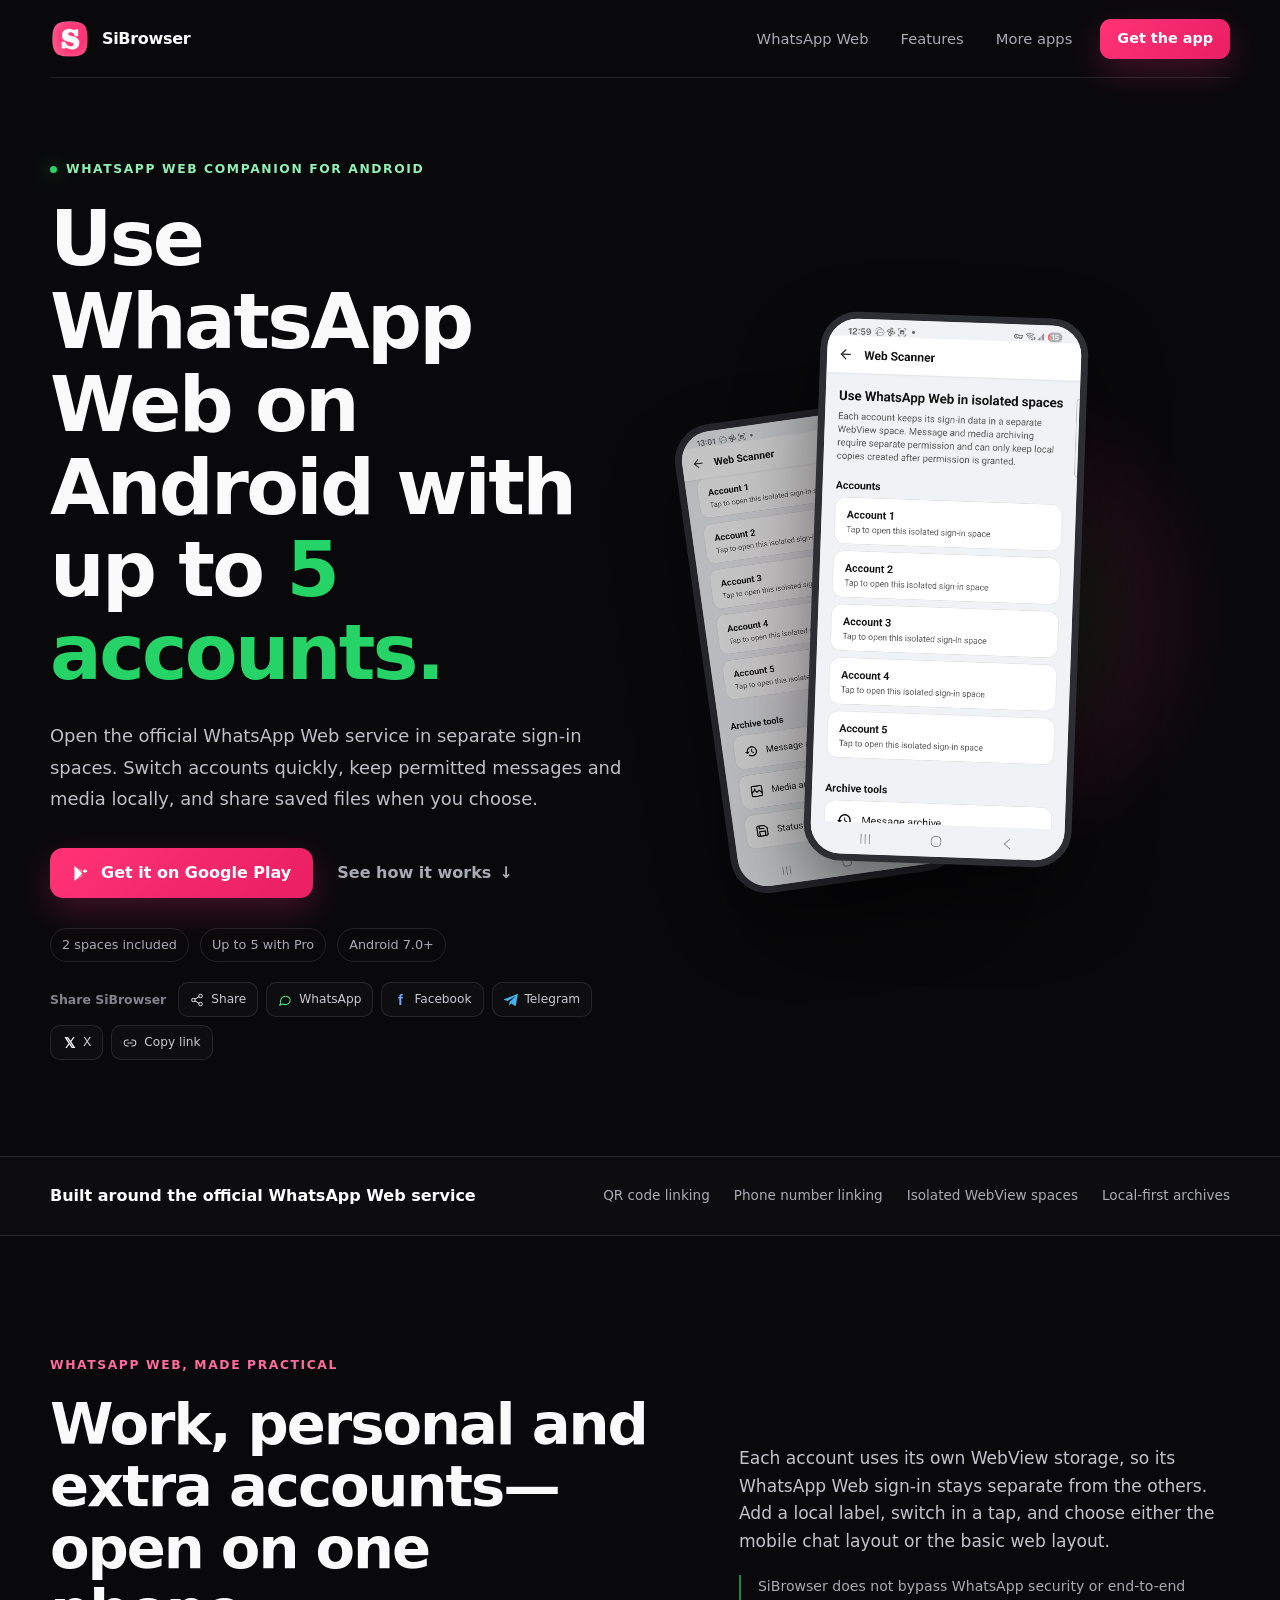
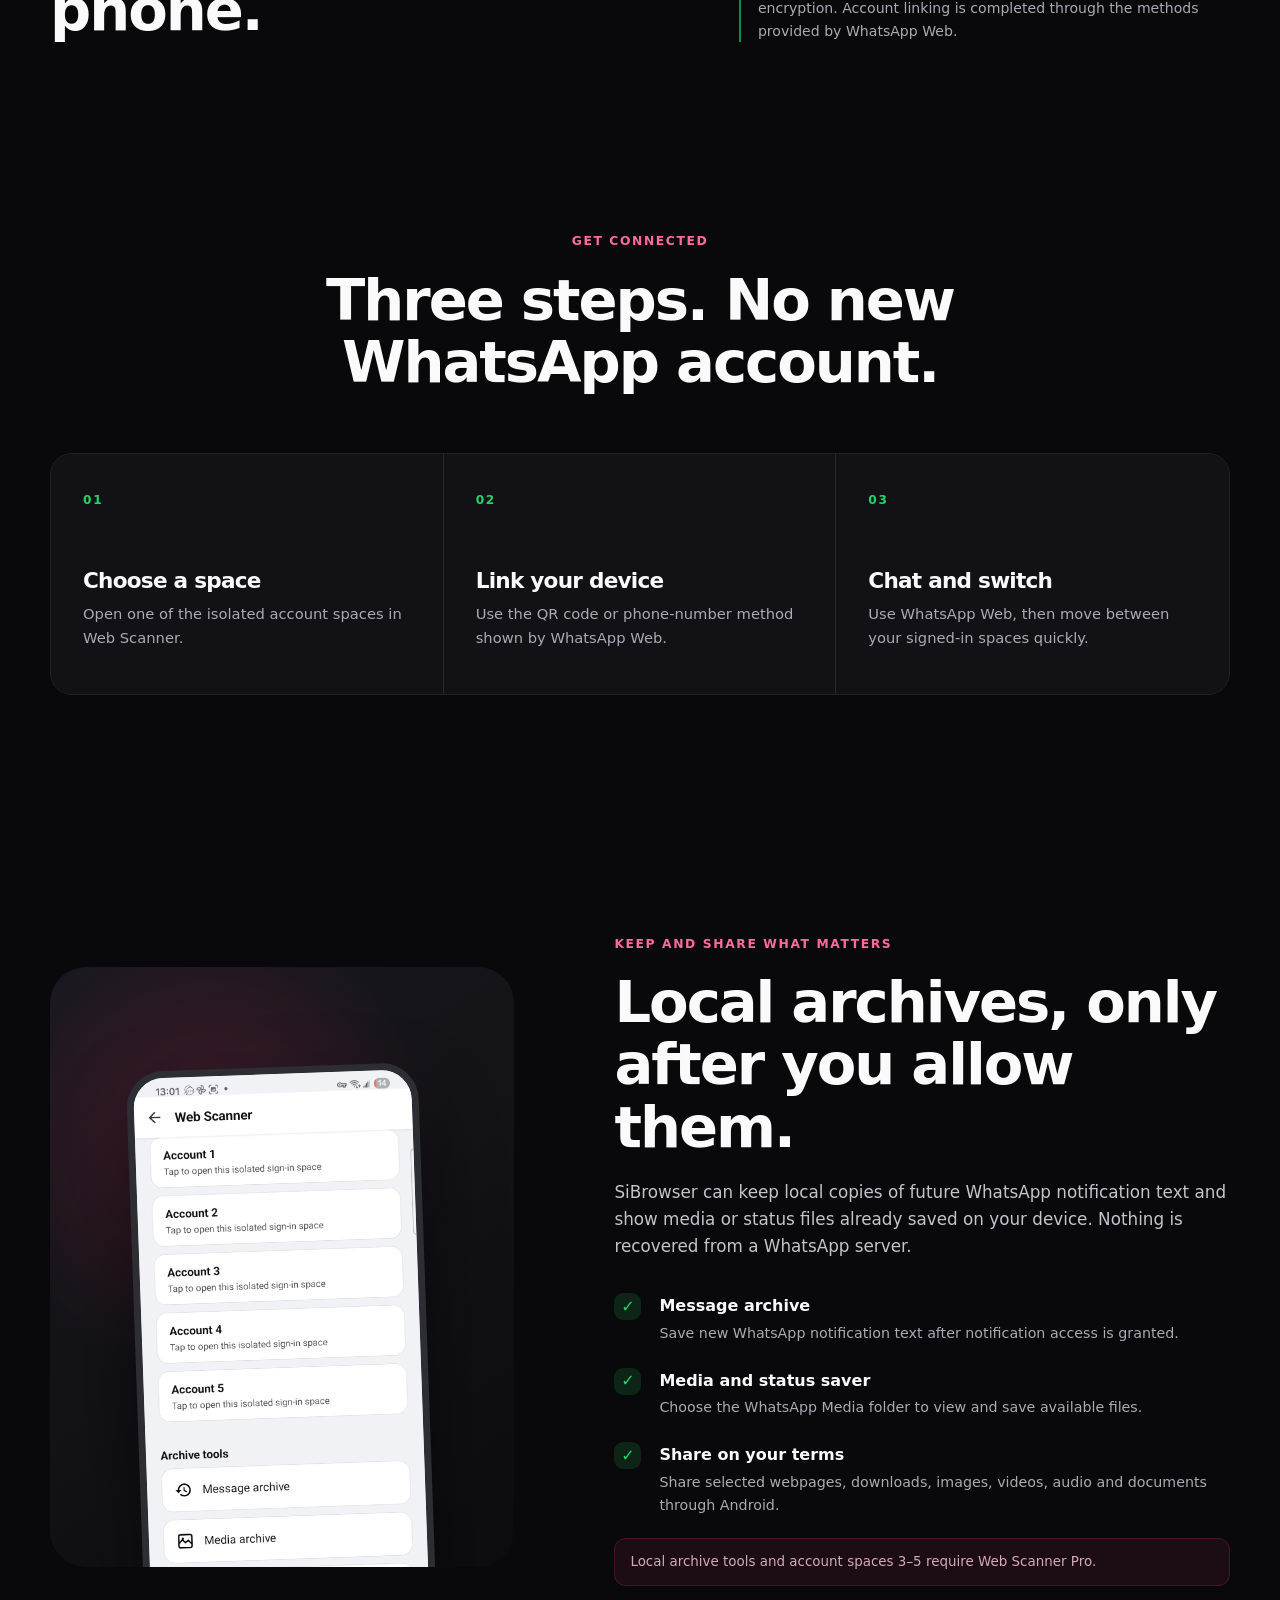
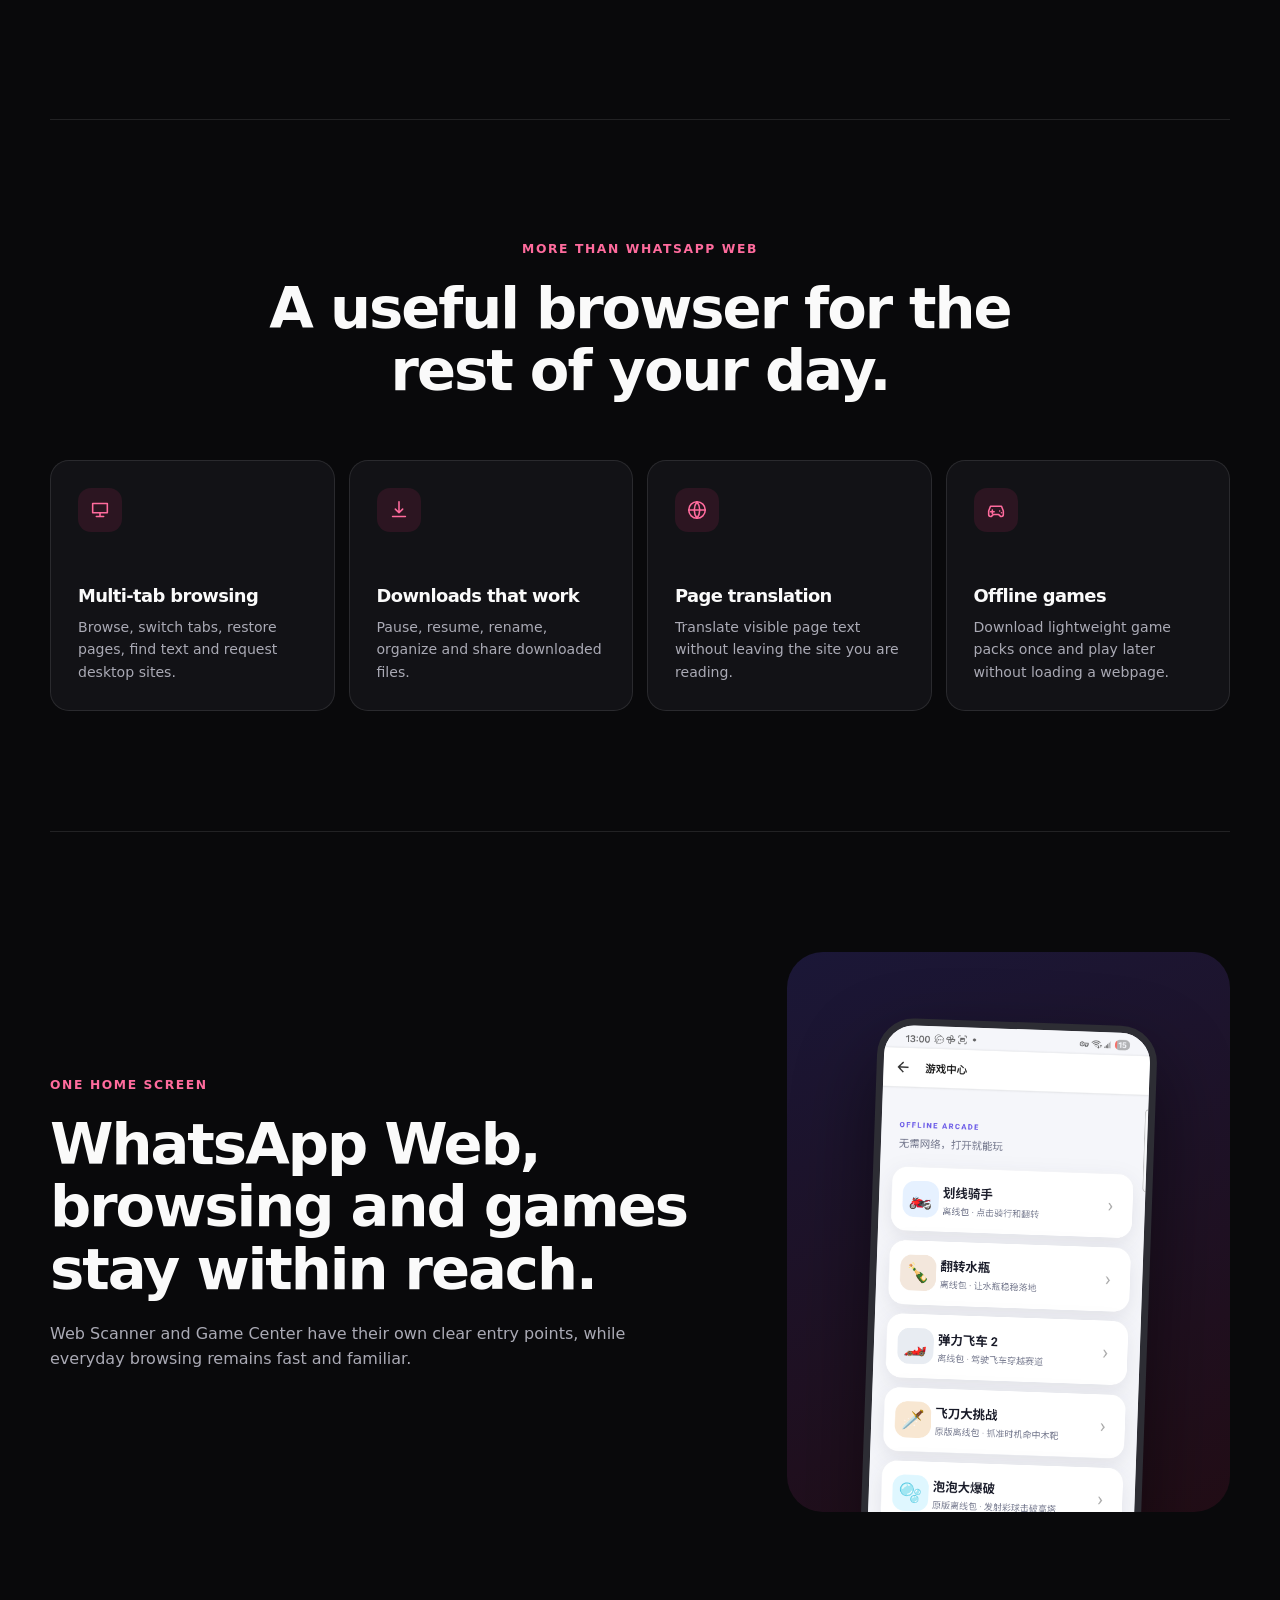
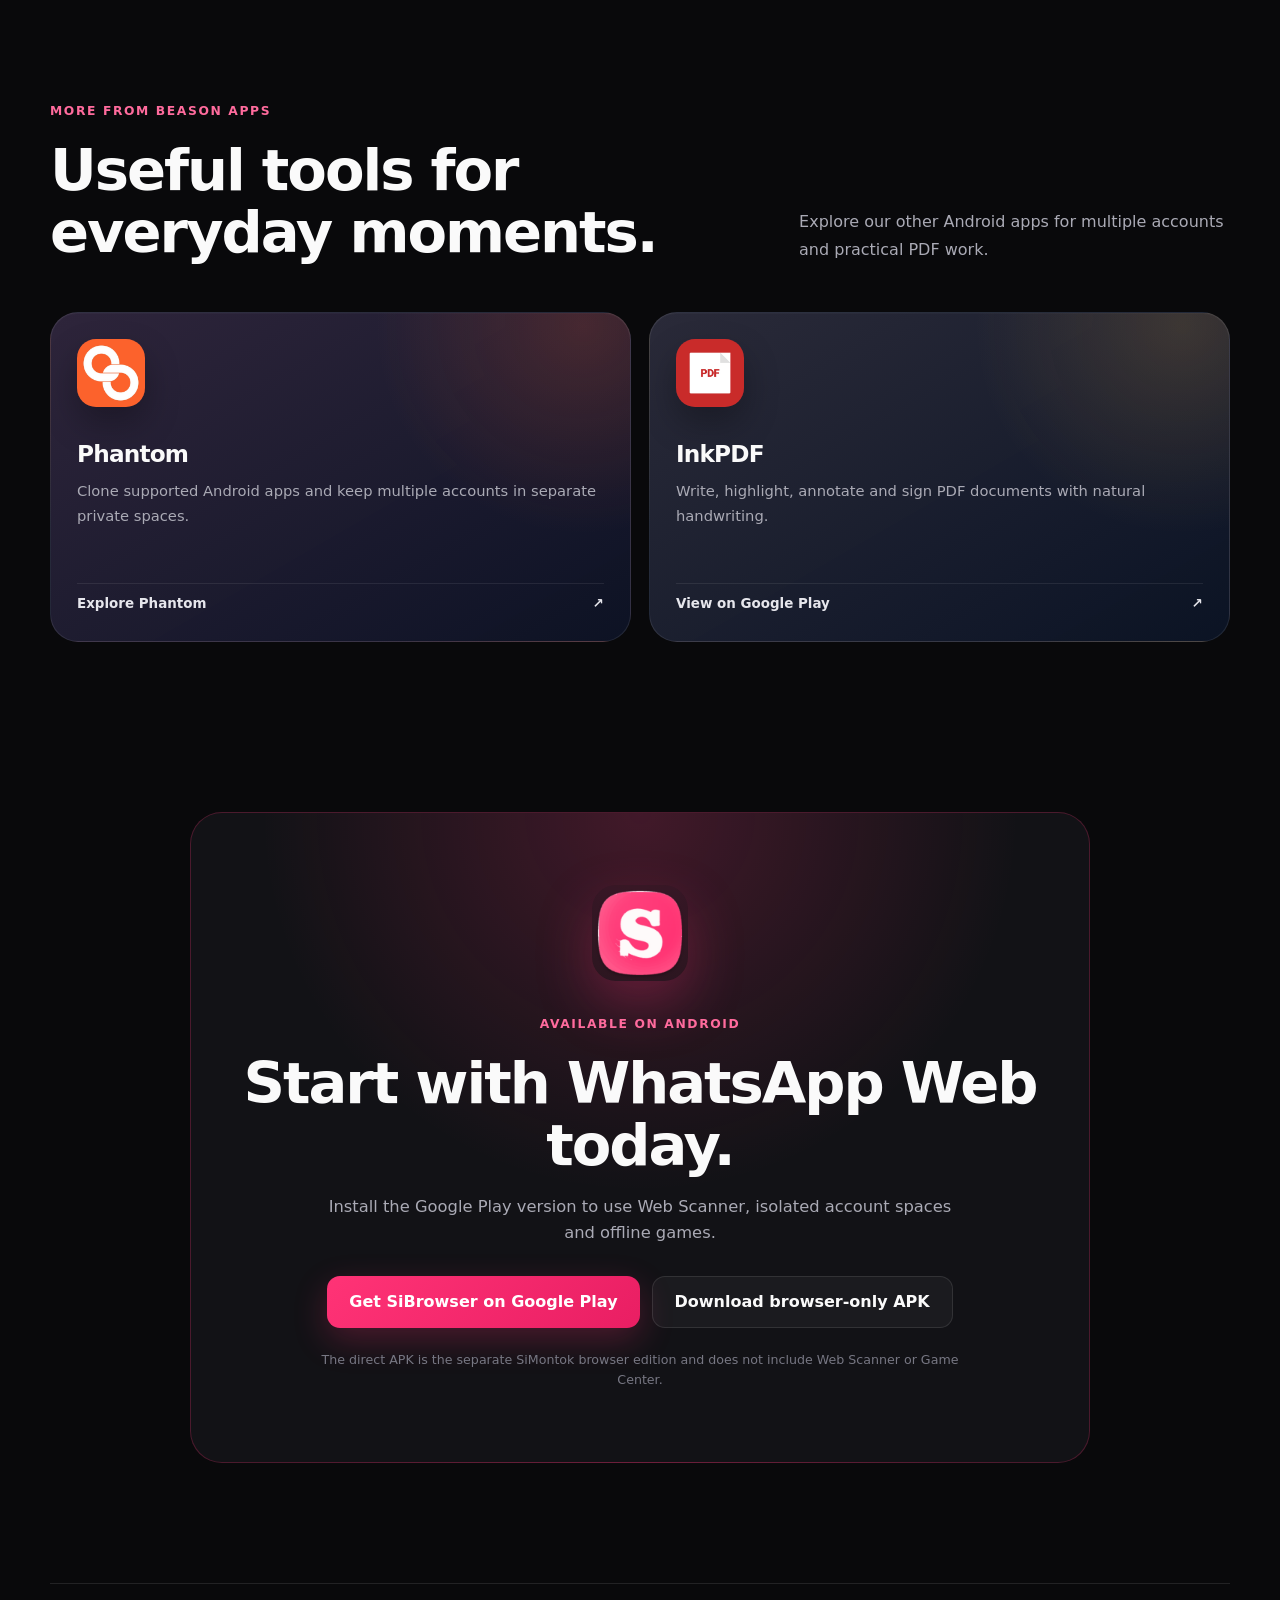
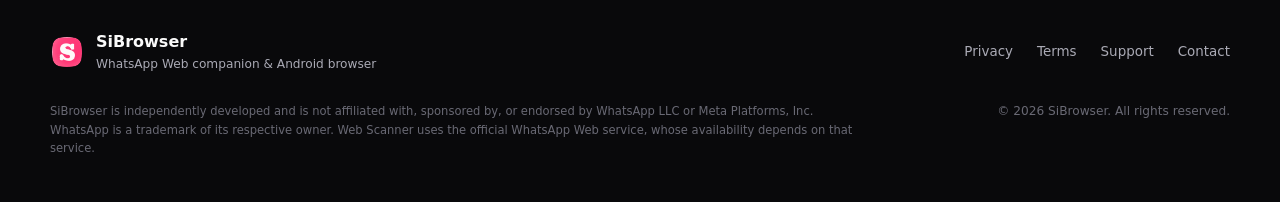
==== commit aef95333: "Remove Moonwave from SiBrowser site" ====
--- a/index.html
+++ b/index.html
@@ -156,21 +156,16 @@
     <section class="section more-apps" id="more-apps">
       <div class="apps-heading">
         <div><p class="eyebrow">More from Beason Apps</p><h2>Useful tools for everyday moments.</h2></div>
-        <div><p>Explore our other Android apps for multiple accounts, better focus and practical PDF work.</p><a class="apps-all" href="https://moonwave.beasonapps.com/apps">See all apps <span>→</span></a></div>
+        <div><p>Explore our other Android apps for multiple accounts and practical PDF work.</p></div>
       </div>
       <div class="app-grid">
         <article class="app-card app-phantom">
-          <img src="https://moonwave.beasonapps.com/apps/multi-app.jpg" alt="Phantom app icon" width="68" height="68" loading="lazy">
+          <img src="assets/phantom-icon.png" alt="Phantom app icon" width="68" height="68" loading="lazy">
           <div><h3>Phantom</h3><p>Clone supported Android apps and keep multiple accounts in separate private spaces.</p></div>
           <a href="https://phantom.beasonapps.com/">Explore Phantom <span>↗</span></a>
         </article>
-        <article class="app-card app-moonwave">
-          <img src="https://moonwave.beasonapps.com/marketing/moonwave-icon.png" alt="Moonwave app icon" width="68" height="68" loading="lazy">
-          <div><h3>Moonwave</h3><p>Mix calming rain, waves and nature sounds for sleep, focus and quiet moments.</p></div>
-          <a href="https://moonwave.beasonapps.com/download">Explore Moonwave <span>↗</span></a>
-        </article>
         <article class="app-card app-inkpdf">
-          <img src="https://moonwave.beasonapps.com/apps/inkpdf.jpg" alt="InkPDF app icon" width="68" height="68" loading="lazy">
+          <img src="assets/inkpdf.jpg" alt="InkPDF app icon" width="68" height="68" loading="lazy">
           <div><h3>InkPDF</h3><p>Write, highlight, annotate and sign PDF documents with natural handwriting.</p></div>
           <a href="https://play.google.com/store/apps/details?id=com.xhstudio.pdftool">View on Google Play <span>↗</span></a>
         </article>
--- a/styles.css
+++ b/styles.css
@@ -101,10 +101,7 @@
 .apps-heading { display: grid; grid-template-columns: 1fr minmax(320px, .62fr); align-items: end; gap: 54px; }
 .apps-heading h2 { margin: 0; max-width: 660px; font-size: clamp(2.25rem, 4.5vw, 4.2rem); }
 .apps-heading > div:last-child > p { margin: 0; color: var(--muted); font-size: 1rem; line-height: 1.75; }
-.apps-all { margin-top: 18px; display: inline-flex; align-items: center; gap: 8px; color: var(--green); text-decoration: none; font-size: .9rem; font-weight: 700; }
-.apps-all span { transition: transform .16s ease; }
-.apps-all:hover span { transform: translateX(3px); }
-.app-grid { margin-top: 48px; display: grid; grid-template-columns: repeat(3, 1fr); gap: 18px; }
+.app-grid { margin-top: 48px; display: grid; grid-template-columns: repeat(2, 1fr); gap: 18px; }
 .app-card { min-height: 330px; padding: 26px; display: flex; flex-direction: column; align-items: flex-start; position: relative; overflow: hidden; border: 1px solid rgba(255, 255, 255, .09); border-radius: 28px; background: radial-gradient(circle at 92% 4%, rgba(255, 255, 255, .08), transparent 12rem), linear-gradient(150deg, rgba(36, 36, 44, .92), rgba(17, 17, 22, .96)); box-shadow: inset 0 1px rgba(255, 255, 255, .025); transition: transform .18s ease, border-color .18s ease; }
 .app-card:hover { transform: translateY(-4px); border-color: rgba(255, 255, 255, .18); }
 .app-card > img { width: 68px; height: 68px; object-fit: cover; border-radius: 19px; box-shadow: 0 16px 34px rgba(0, 0, 0, .28); }
@@ -114,7 +111,6 @@
 .app-card > a { width: 100%; min-height: 44px; margin-top: auto; padding-top: 22px; display: flex; justify-content: space-between; align-items: center; gap: 12px; color: #e6e6ec; text-decoration: none; font-size: .84rem; font-weight: 680; }
 .app-card > a::before { content: ""; height: 1px; position: absolute; left: 26px; right: 26px; bottom: 57px; background: rgba(255, 255, 255, .08); }
 .app-phantom { background: radial-gradient(circle at 92% 4%, rgba(255, 97, 48, .18), transparent 13rem), linear-gradient(150deg, rgba(53, 42, 68, .85), rgba(14, 20, 39, .92)); }
-.app-moonwave { background: radial-gradient(circle at 92% 4%, rgba(48, 145, 255, .18), transparent 13rem), linear-gradient(150deg, rgba(18, 51, 83, .86), rgba(7, 21, 41, .92)); }
 .app-inkpdf { background: radial-gradient(circle at 92% 4%, rgba(255, 188, 76, .15), transparent 13rem), linear-gradient(150deg, rgba(48, 48, 65, .86), rgba(12, 21, 39, .92)); }
 .download-section { padding: 50px 20px 120px; }
 .download-inner { max-width: 900px; margin: 0 auto; padding: 72px 50px; border: 1px solid rgba(255, 51, 118, .24); border-radius: 32px; text-align: center; background: radial-gradient(circle at 50% 0, rgba(255, 51, 118, .2), transparent 48%), var(--surface); }
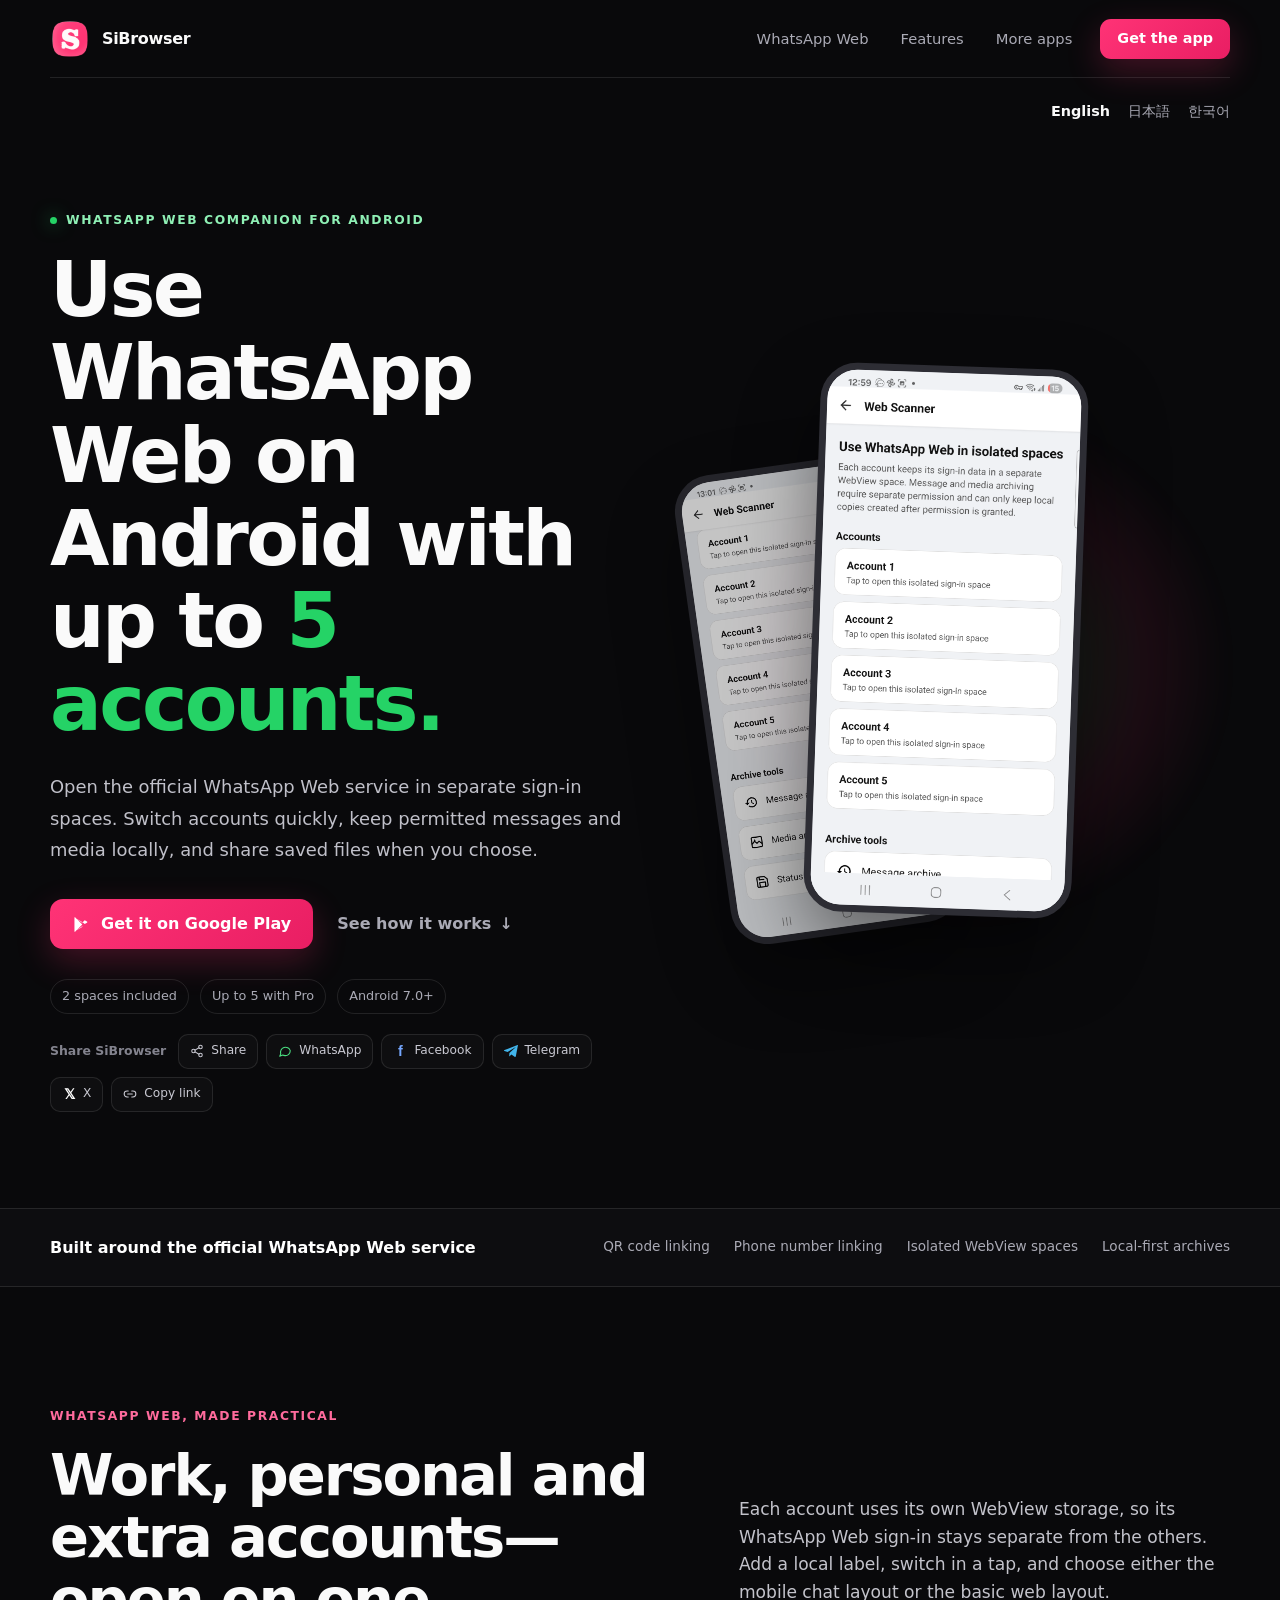
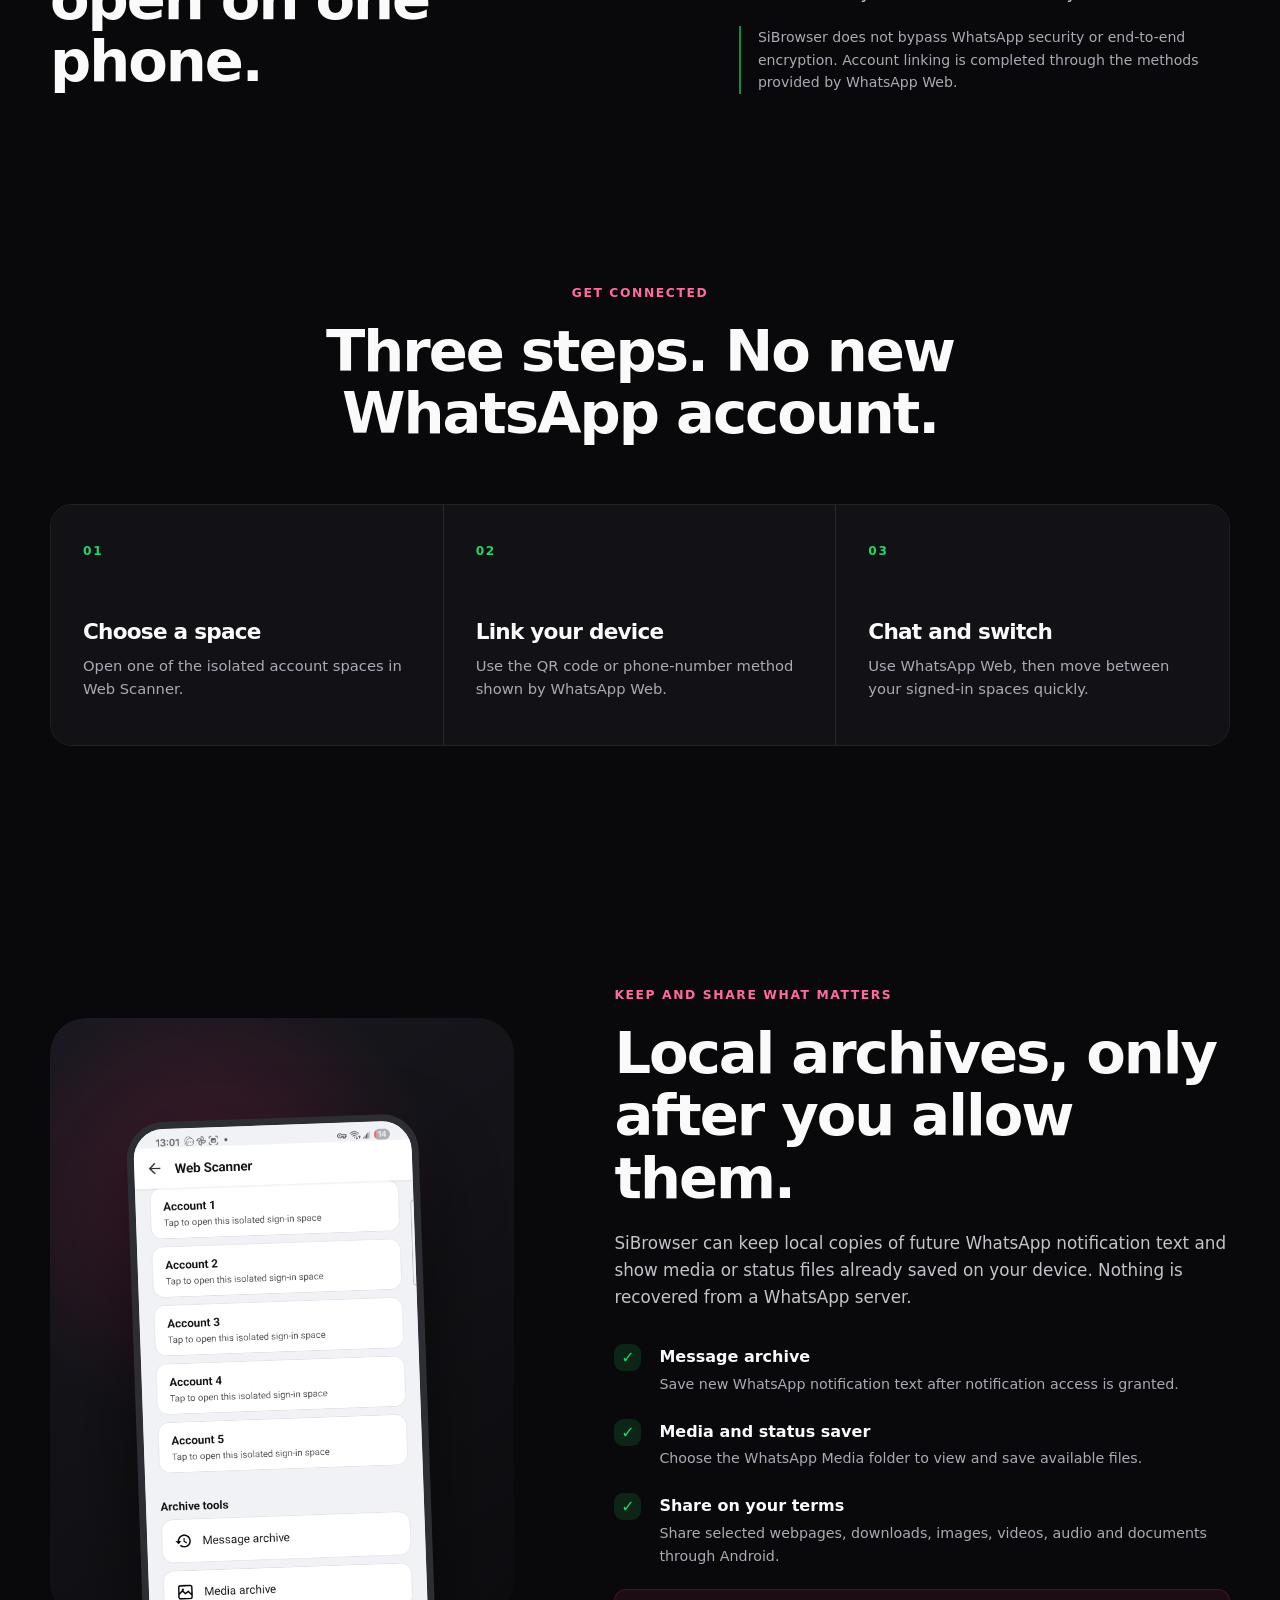
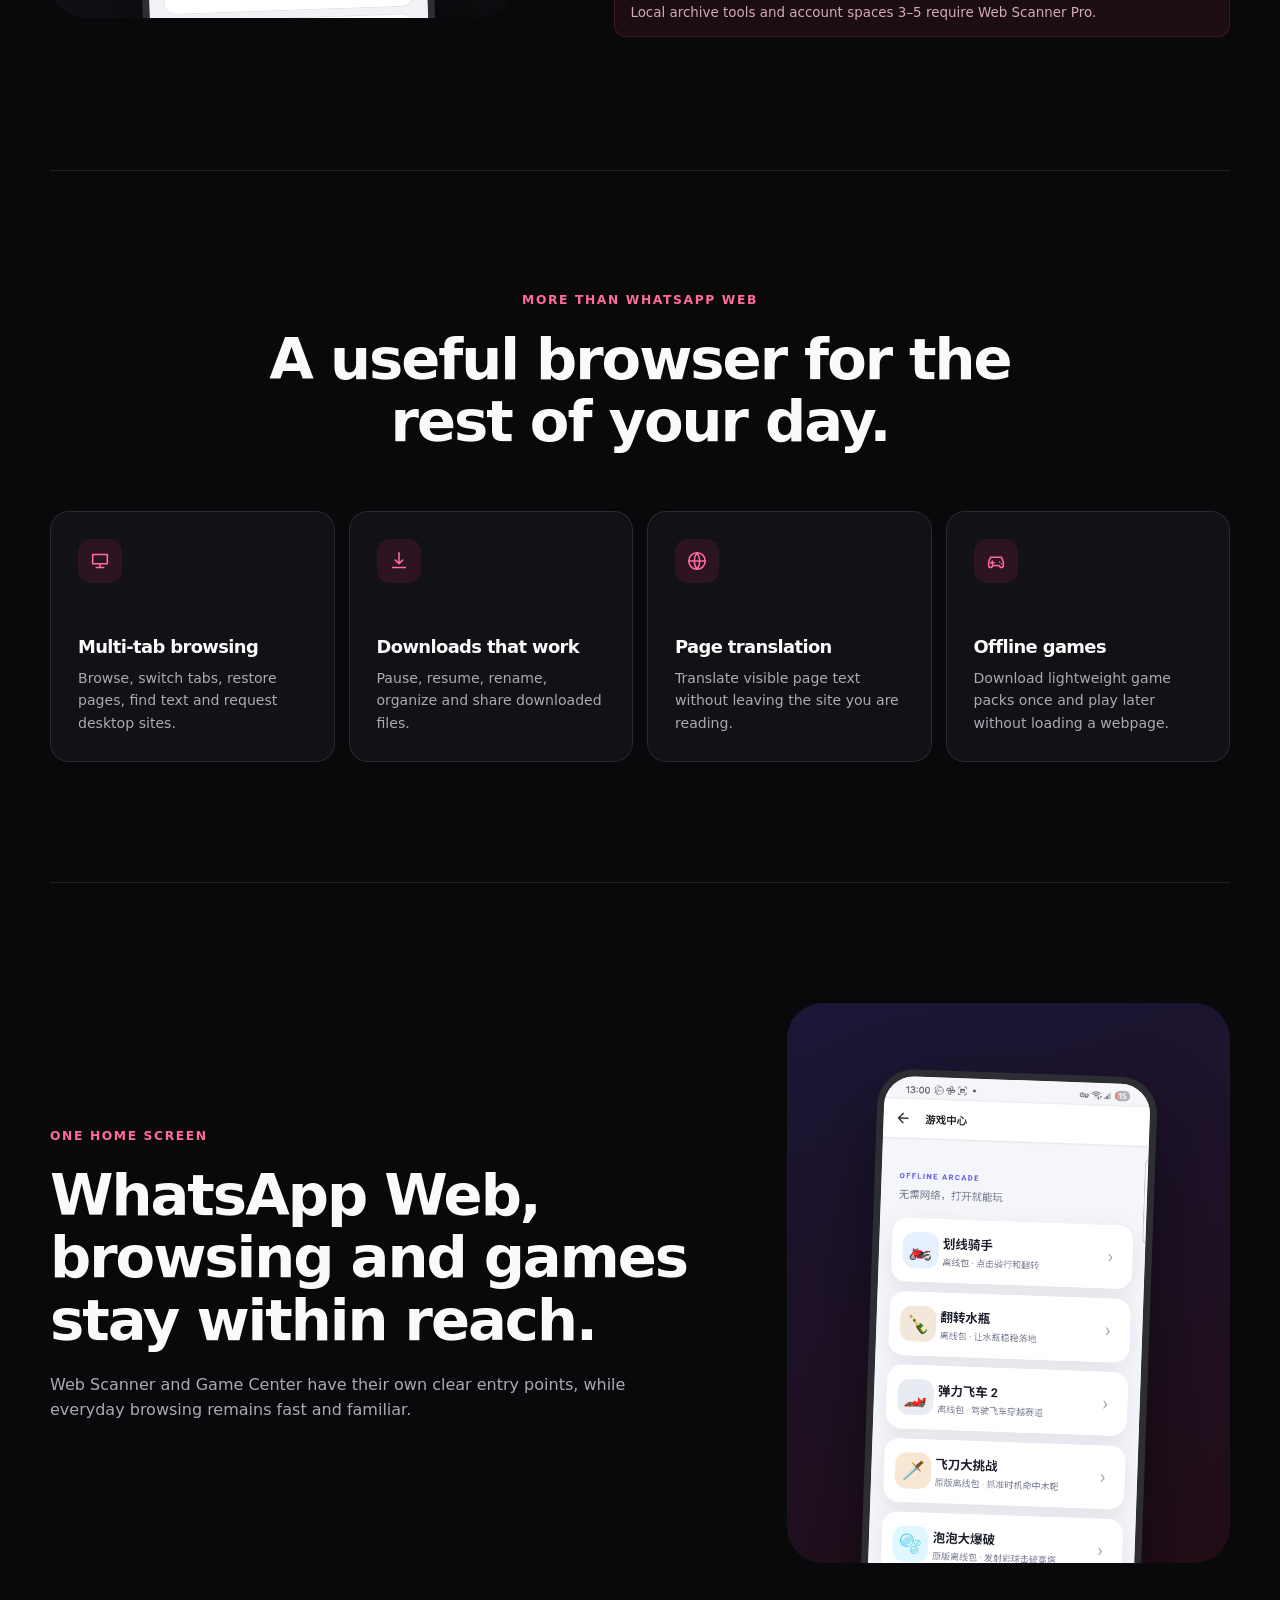
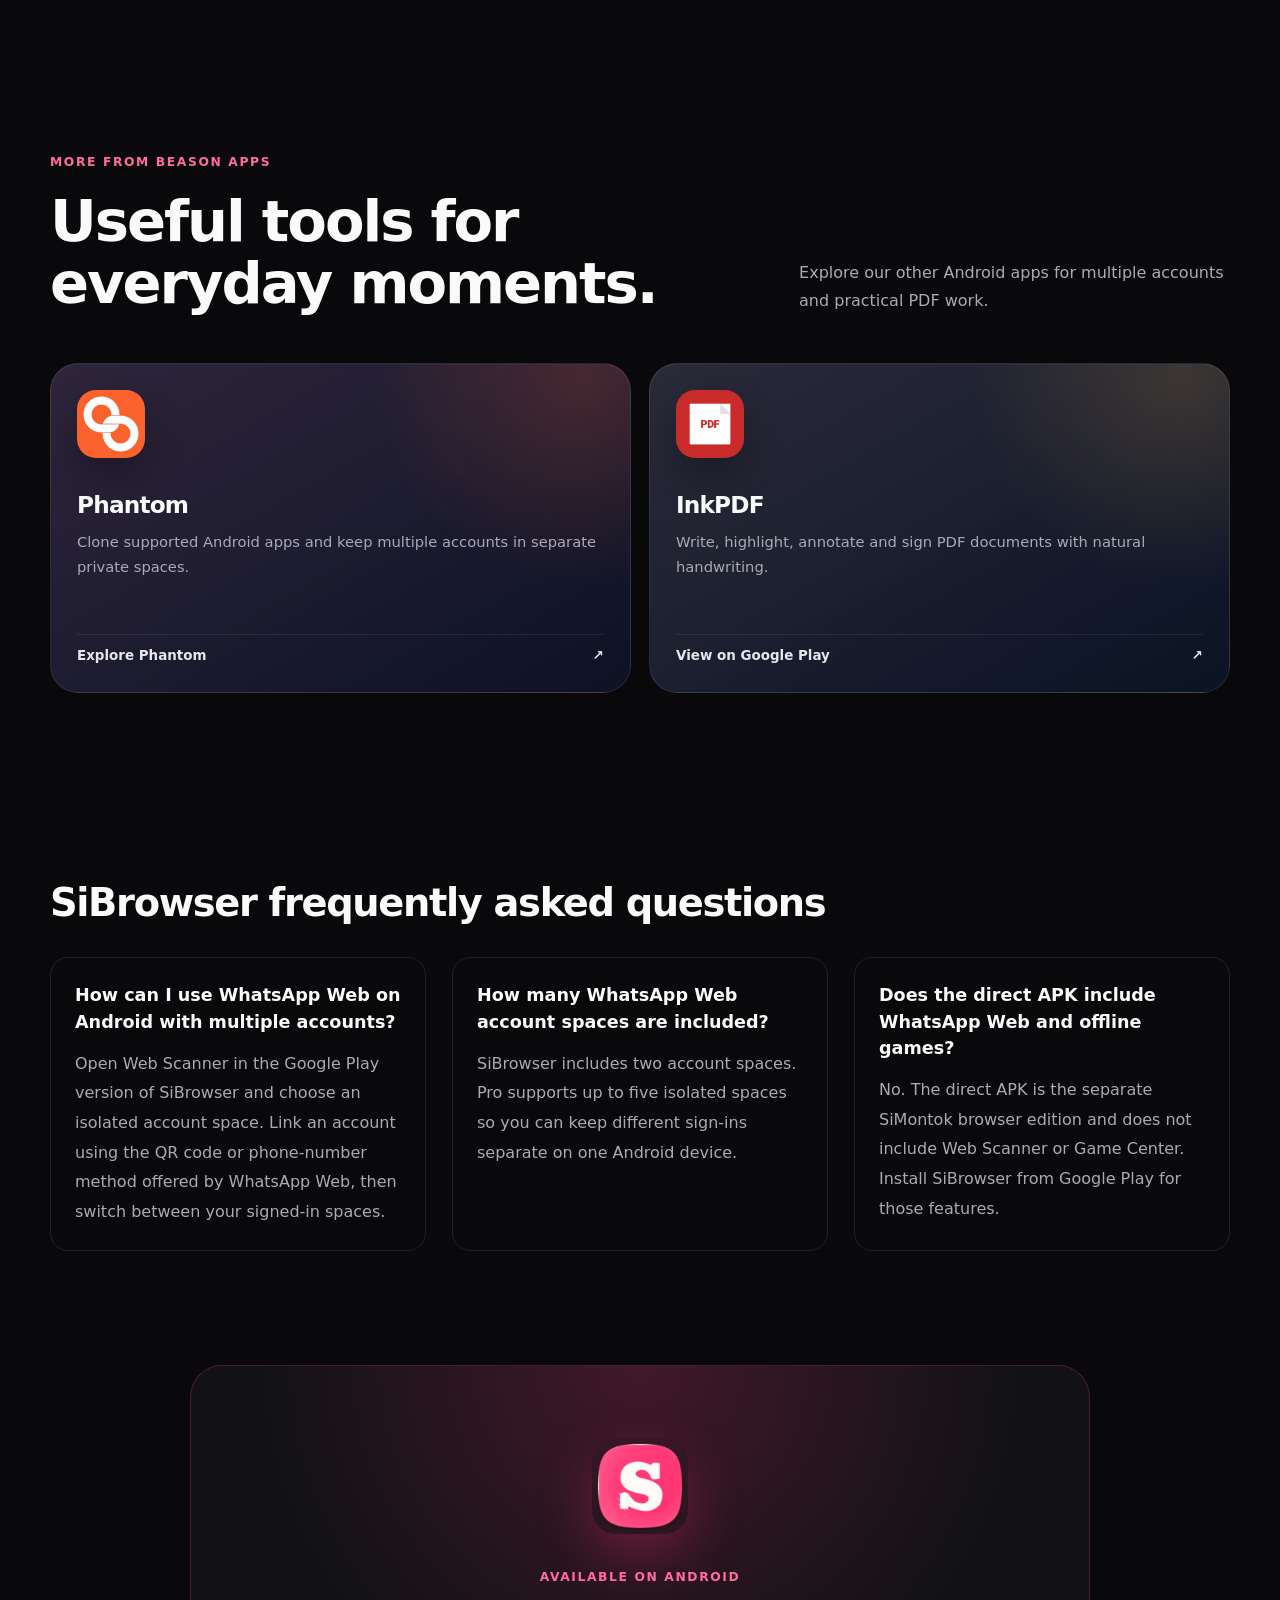
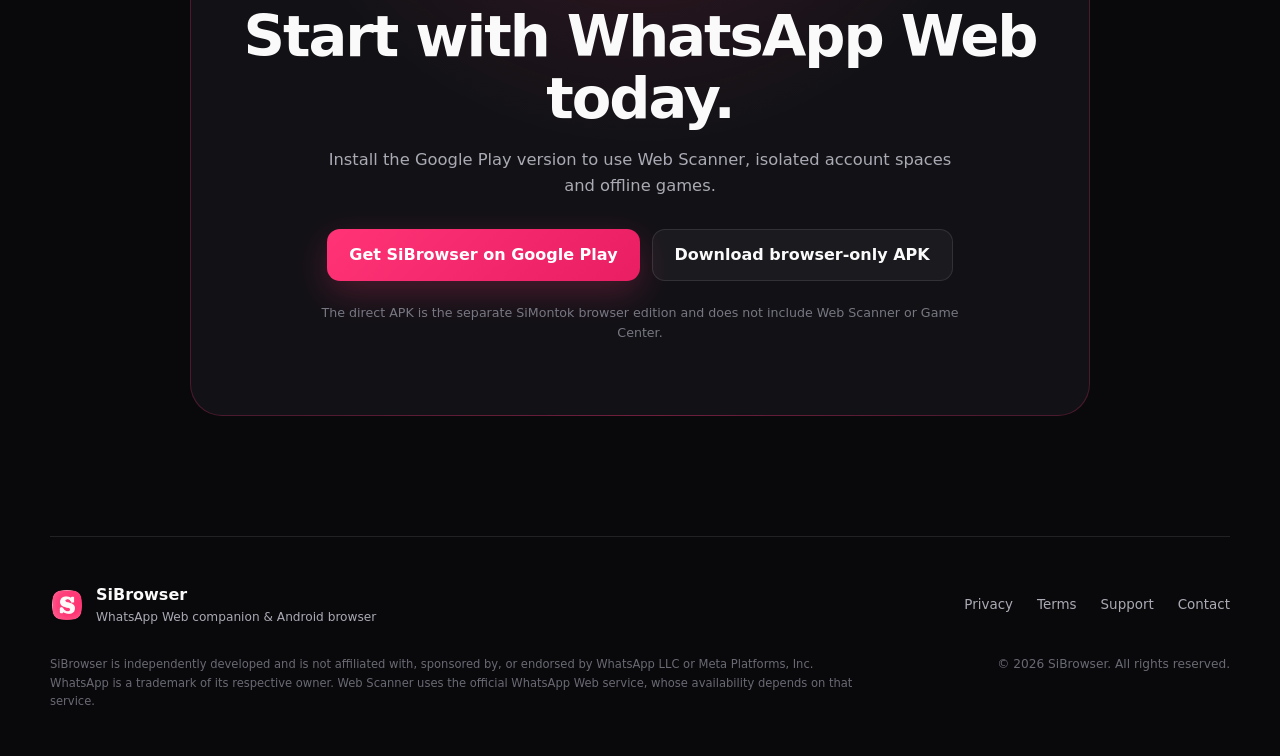
==== commit 950938c8: "Add Japanese and Korean SEO pages and WhatsApp Web FAQs" ====
--- a/index.html
+++ b/index.html
@@ -8,6 +8,22 @@
   <title>SiBrowser — WhatsApp Web for multiple accounts on Android</title>
   <link rel="icon" href="assets/sibrowser-icon.png">
   <link rel="stylesheet" href="styles.css">
+  <link rel="canonical" href="https://browser.beasonapps.com/">
+  <meta name="google-site-verification" content="41HKHgcfSNTR_3KIPk5q61VU8ddP1qsQAZpe2ZmRMJI">
+  <meta property="og:type" content="website">
+  <meta property="og:site_name" content="SiBrowser">
+  <meta property="og:title" content="SiBrowser — WhatsApp Web for multiple accounts on Android">
+  <meta property="og:description" content="Use WhatsApp Web on Android with up to five isolated account spaces. Save permitted messages, media and status files locally, share what you choose, browse the web and play offline games.">
+  <meta property="og:url" content="https://browser.beasonapps.com/">
+  <meta property="og:image" content="https://browser.beasonapps.com/assets/sibrowser-icon.png">
+  <meta name="twitter:card" content="summary">
+  <meta name="twitter:title" content="SiBrowser — WhatsApp Web for multiple accounts on Android">
+  <meta name="twitter:description" content="Use WhatsApp Web on Android with up to five isolated account spaces. Save permitted messages, media and status files locally, share what you choose, browse the web and play offline games.">
+  <meta name="twitter:image" content="https://browser.beasonapps.com/assets/sibrowser-icon.png">
+  <link rel="alternate" hreflang="en" href="https://browser.beasonapps.com/">
+  <link rel="alternate" hreflang="ja" href="https://browser.beasonapps.com/ja/">
+  <link rel="alternate" hreflang="ko" href="https://browser.beasonapps.com/ko/">
+  <link rel="alternate" hreflang="x-default" href="https://browser.beasonapps.com/">
 </head>
 <body>
   <header class="site-header">
@@ -23,6 +39,7 @@
     <a class="button button-small" href="https://play.google.com/store/apps/details?id=com.ipankstudio.lk25">Get the app</a>
   </header>
 
+  <nav class="language-links" aria-label="Language"><a href="/" lang="en" hreflang="en" aria-current="page">English</a><a href="/ja/" lang="ja" hreflang="ja">日本語</a><a href="/ko/" lang="ko" hreflang="ko">한국어</a></nav>
   <main id="top">
     <section class="hero" aria-labelledby="hero-title">
       <div class="hero-copy">
@@ -172,6 +189,7 @@
       </div>
     </section>
 
+<section class="seo-section" id="faq" aria-labelledby="faq-title"><h2 id="faq-title">SiBrowser frequently asked questions</h2><div class="seo-grid "><article><h3>How can I use WhatsApp Web on Android with multiple accounts?</h3><p>Open Web Scanner in the Google Play version of SiBrowser and choose an isolated account space. Link an account using the QR code or phone-number method offered by WhatsApp Web, then switch between your signed-in spaces.</p></article><article><h3>How many WhatsApp Web account spaces are included?</h3><p>SiBrowser includes two account spaces. Pro supports up to five isolated spaces so you can keep different sign-ins separate on one Android device.</p></article><article><h3>Does the direct APK include WhatsApp Web and offline games?</h3><p>No. The direct APK is the separate SiMontok browser edition and does not include Web Scanner or Game Center. Install SiBrowser from Google Play for those features.</p></article></div></section>
     <section class="download-section" id="download">
       <div class="download-inner">
         <img src="assets/sibrowser-icon.png" alt="SiBrowser app icon" width="96" height="96" loading="lazy">
--- a/styles.css
+++ b/styles.css
@@ -190,3 +190,22 @@
   html { scroll-behavior: auto; }
   *, *::before, *::after { transition-duration: .01ms !important; }
 }
+
+/* Localized landing pages and keyword FAQs. */
+.language-links { width:min(calc(100% - 40px),var(--max)); margin:16px auto 0; display:flex; justify-content:flex-end; flex-wrap:wrap; gap:8px 18px; }
+.language-links a { color:var(--muted); font-size:.9rem; text-underline-offset:5px; padding:6px 0; }
+.language-links a[aria-current="page"] { font-weight:800; color:inherit; }
+.seo-section { width:min(calc(100% - 40px),var(--max)); margin:0 auto; padding:64px 0; }
+.seo-section h2 { font-size:clamp(1.6rem,3vw,2.5rem); line-height:1.35; margin-bottom:28px; }
+.seo-grid { display:grid; grid-template-columns:repeat(3,minmax(0,1fr)); gap:26px; }
+.seo-grid article { padding:24px; border:1px solid var(--line); border-radius:18px; }
+.seo-grid h3 { font-size:1.1rem; line-height:1.5; letter-spacing:normal; margin:0 0 14px; }
+.seo-grid p { color:var(--muted); margin:0; line-height:1.85; }
+.localized h1 { font-size:clamp(2.3rem,4.5vw,4.2rem); line-height:1.35; letter-spacing:normal; }
+.localized h2,.localized h3 { letter-spacing:normal; }
+.localized .eyebrow { letter-spacing:.04em; }
+.localized .hero { min-height:auto; padding:64px 0; gap:48px; }
+.localized .locale-shot { display:block; width:min(100%,290px); height:auto; margin:auto; border-radius:24px; box-shadow:0 20px 50px rgba(0,0,0,.18); }
+.localized:lang(ko) { word-break:keep-all; overflow-wrap:anywhere; }
+.localized .feature-copy { grid-template-columns:repeat(2,minmax(0,1fr)); }
+@media(max-width:760px) { .seo-grid,.localized .feature-copy { grid-template-columns:1fr; } .seo-section { padding:44px 0; } .localized .hero { grid-template-columns:1fr; } }
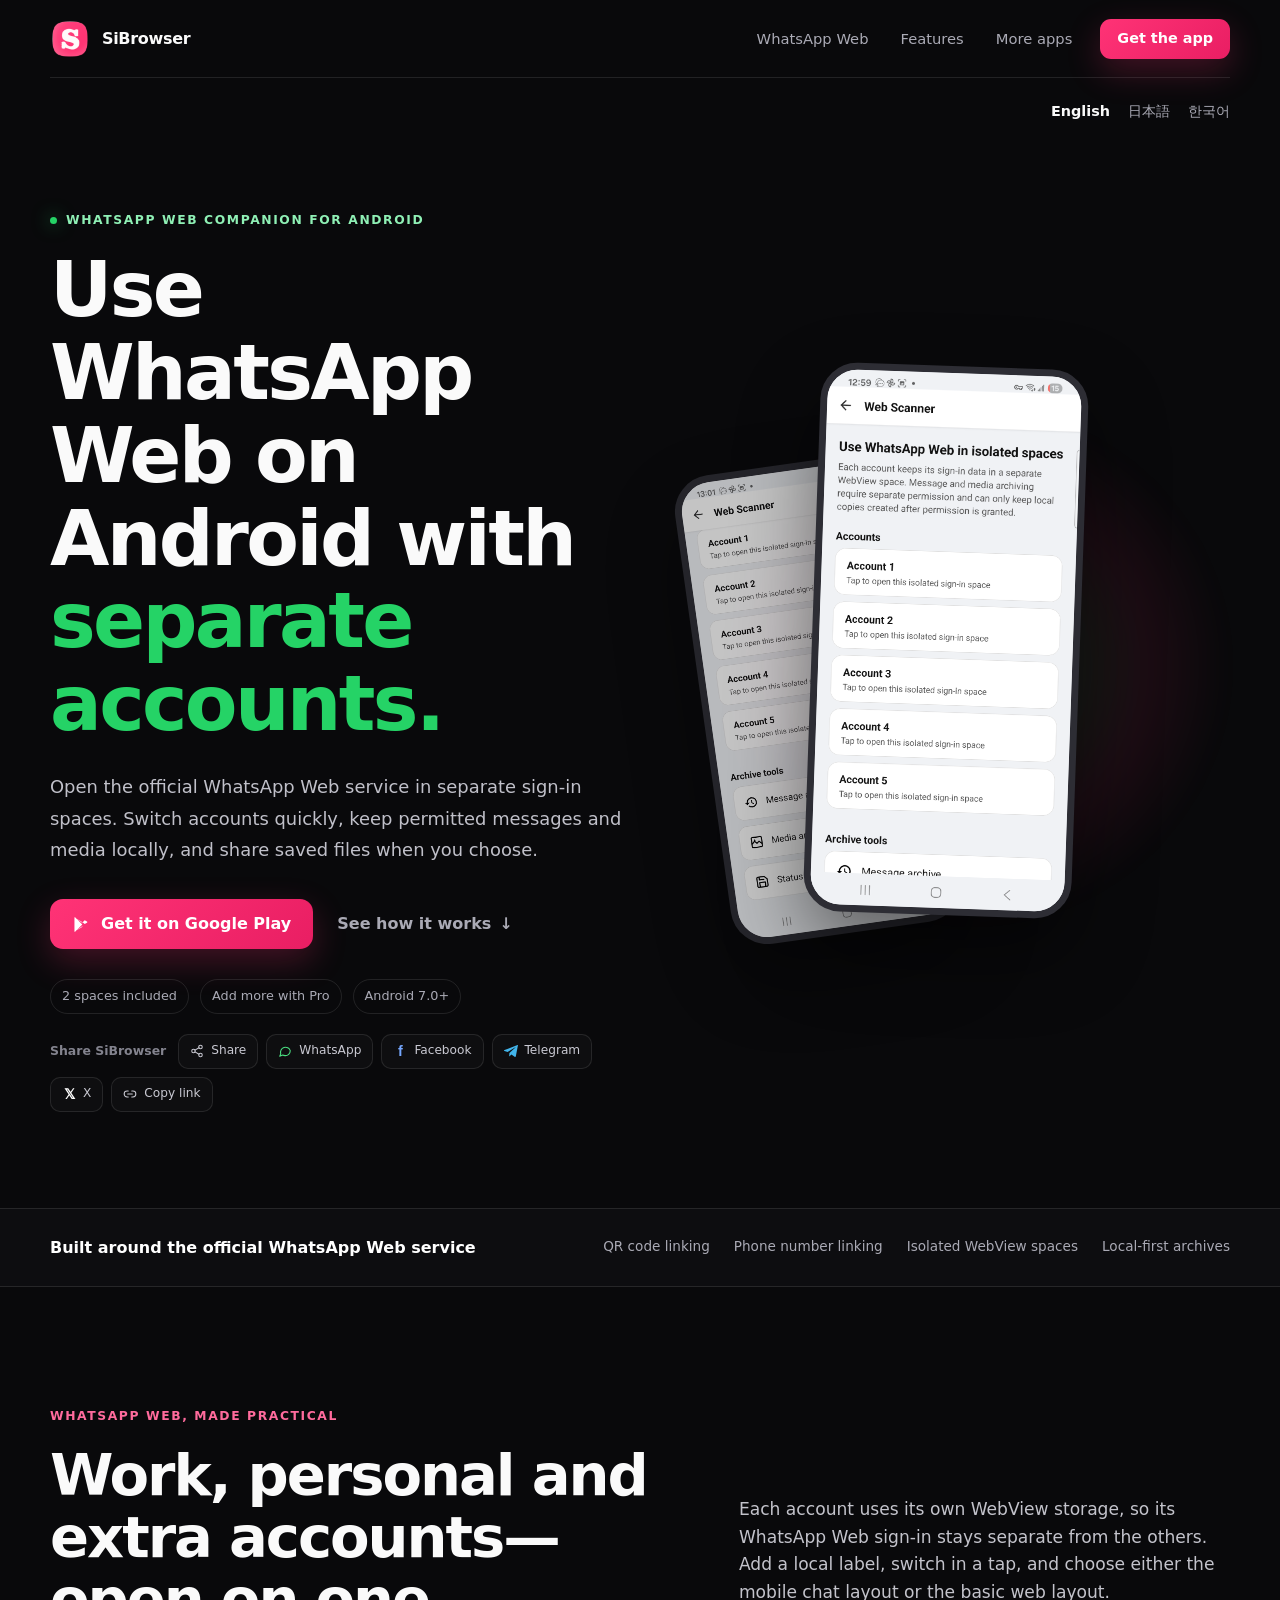
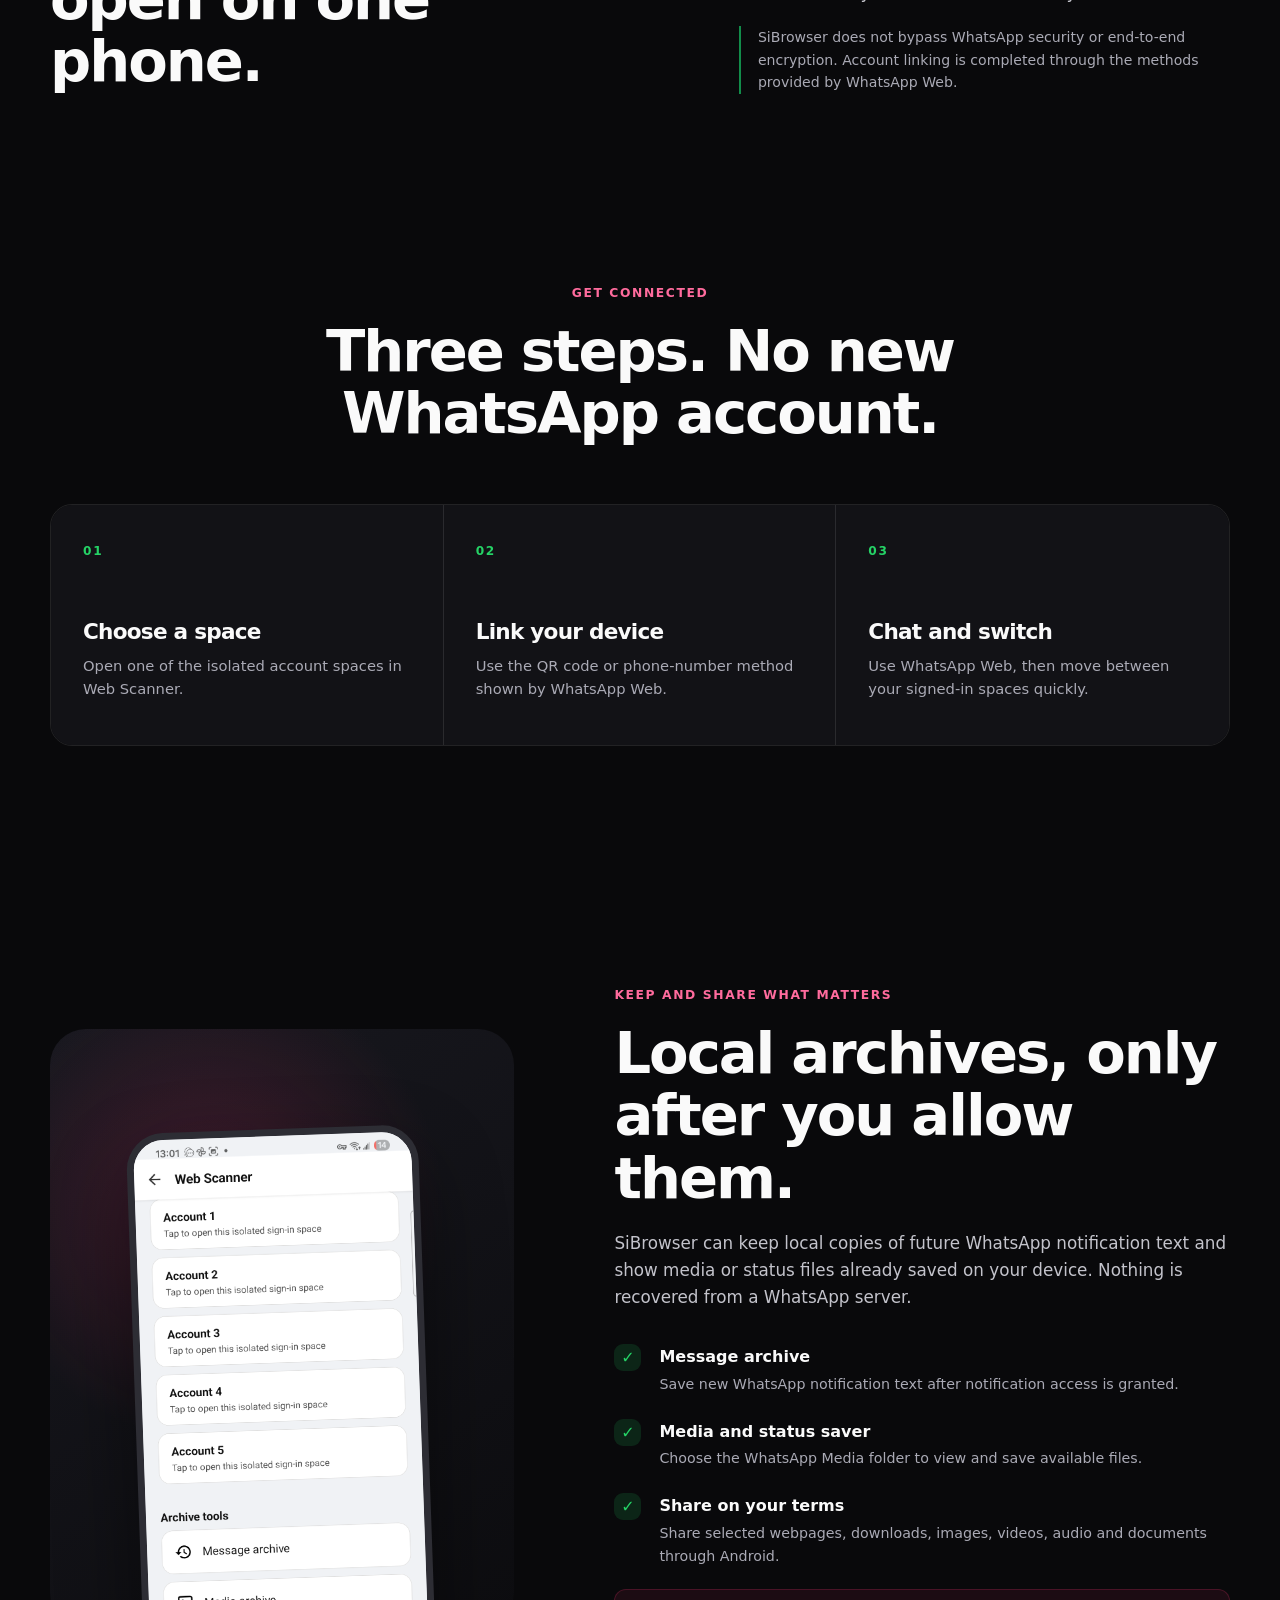
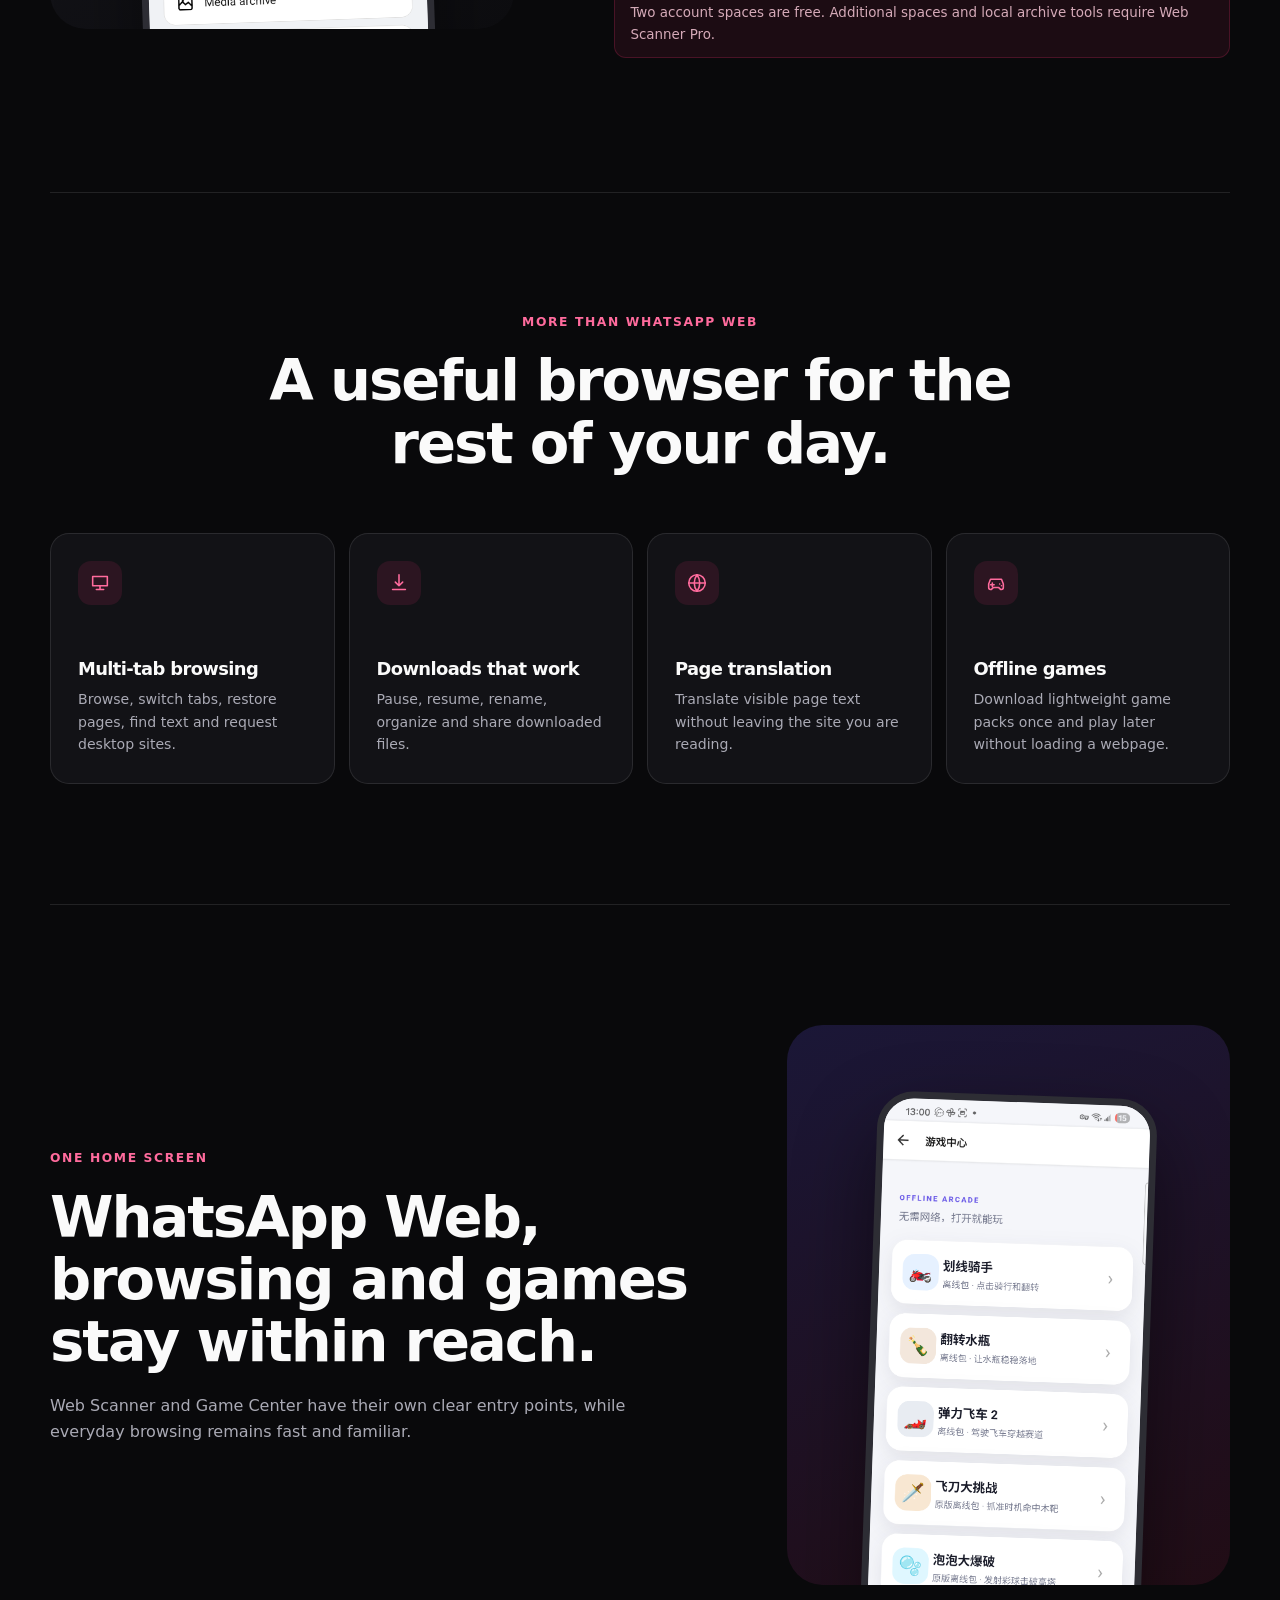
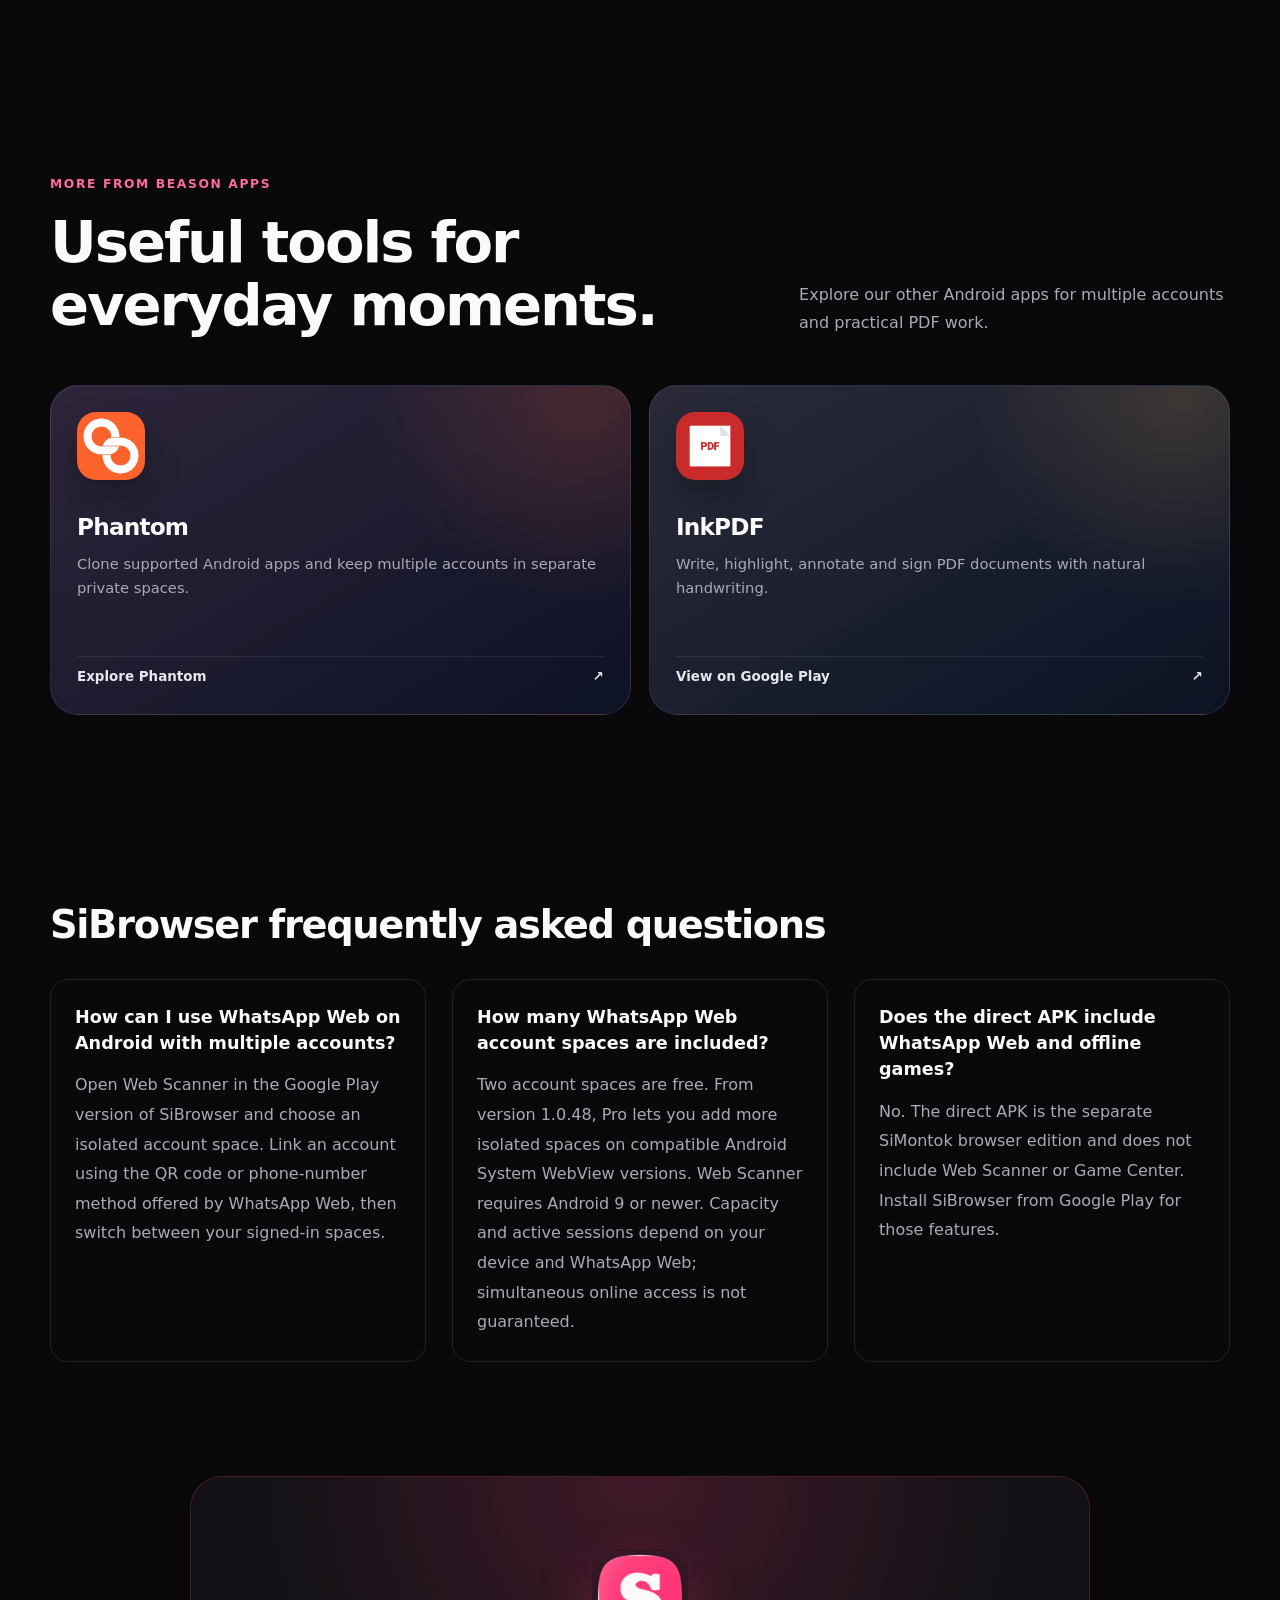
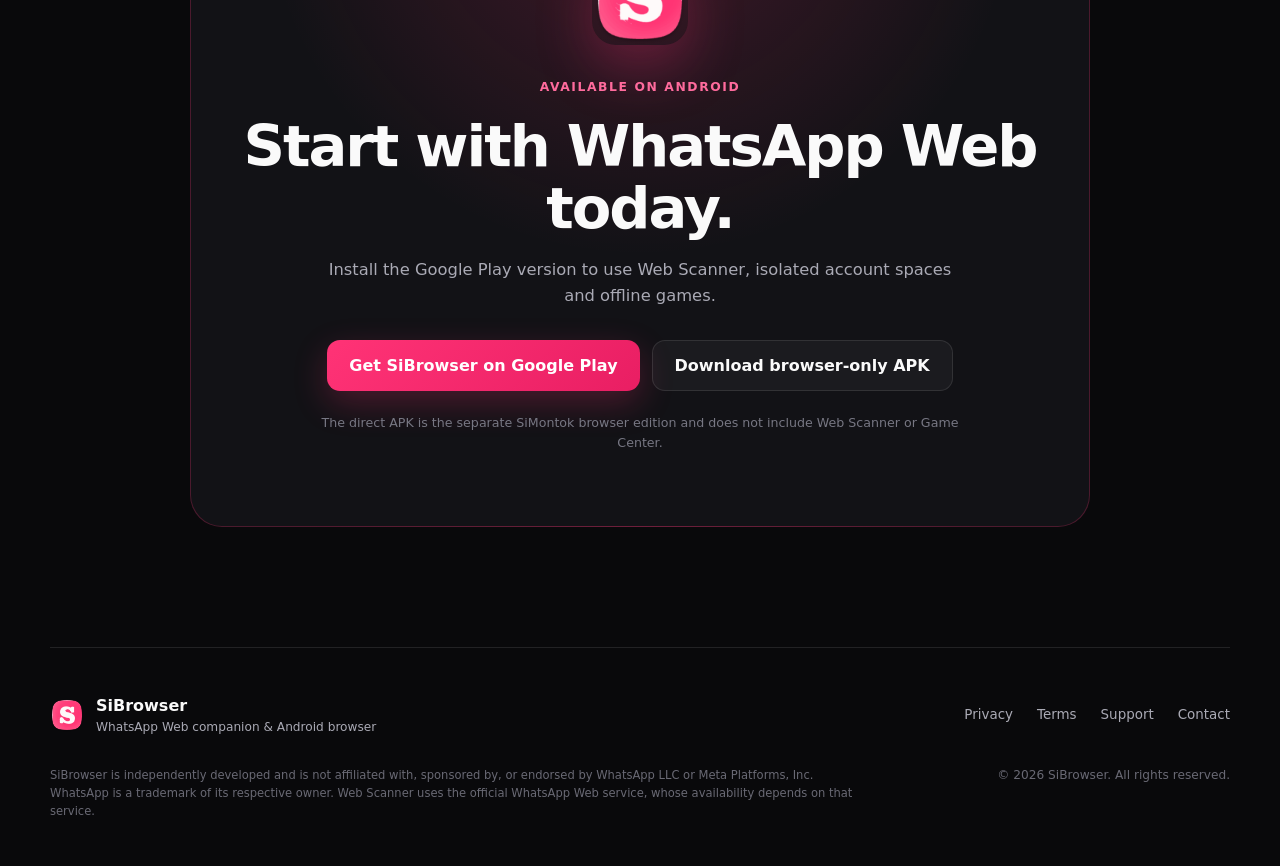
==== commit f9982bd0: "Update Web Scanner account limits for version 1.0.48" ====
--- a/index.html
+++ b/index.html
@@ -4,7 +4,7 @@
   <meta charset="utf-8">
   <meta name="viewport" content="width=device-width, initial-scale=1">
   <meta name="theme-color" content="#09090b">
-  <meta name="description" content="Use WhatsApp Web on Android with up to five isolated account spaces. Save permitted messages, media and status files locally, share what you choose, browse the web and play offline games.">
+  <meta name="description" content="Use WhatsApp Web on Android with separate account spaces. Two are free; Pro can add more on compatible devices. Save permitted messages, media and status files locally, share what you choose, browse the web and play offline games.">
   <title>SiBrowser — WhatsApp Web for multiple accounts on Android</title>
   <link rel="icon" href="assets/sibrowser-icon.png">
   <link rel="stylesheet" href="styles.css">
@@ -13,12 +13,12 @@
   <meta property="og:type" content="website">
   <meta property="og:site_name" content="SiBrowser">
   <meta property="og:title" content="SiBrowser — WhatsApp Web for multiple accounts on Android">
-  <meta property="og:description" content="Use WhatsApp Web on Android with up to five isolated account spaces. Save permitted messages, media and status files locally, share what you choose, browse the web and play offline games.">
+  <meta property="og:description" content="Use WhatsApp Web on Android with separate account spaces. Two are free; Pro can add more on compatible devices. Save permitted messages, media and status files locally, share what you choose, browse the web and play offline games.">
   <meta property="og:url" content="https://browser.beasonapps.com/">
   <meta property="og:image" content="https://browser.beasonapps.com/assets/sibrowser-icon.png">
   <meta name="twitter:card" content="summary">
   <meta name="twitter:title" content="SiBrowser — WhatsApp Web for multiple accounts on Android">
-  <meta name="twitter:description" content="Use WhatsApp Web on Android with up to five isolated account spaces. Save permitted messages, media and status files locally, share what you choose, browse the web and play offline games.">
+  <meta name="twitter:description" content="Use WhatsApp Web on Android with separate account spaces. Two are free; Pro can add more on compatible devices. Save permitted messages, media and status files locally, share what you choose, browse the web and play offline games.">
   <meta name="twitter:image" content="https://browser.beasonapps.com/assets/sibrowser-icon.png">
   <link rel="alternate" hreflang="en" href="https://browser.beasonapps.com/">
   <link rel="alternate" hreflang="ja" href="https://browser.beasonapps.com/ja/">
@@ -44,7 +44,7 @@
     <section class="hero" aria-labelledby="hero-title">
       <div class="hero-copy">
         <p class="eyebrow"><span></span> WhatsApp Web companion for Android</p>
-        <h1 id="hero-title">Use WhatsApp Web on Android with up to <em>5 accounts.</em></h1>
+        <h1 id="hero-title">Use WhatsApp Web on Android with <em>separate accounts.</em></h1>
         <p class="hero-lead">Open the official WhatsApp Web service in separate sign-in spaces. Switch accounts quickly, keep permitted messages and media locally, and share saved files when you choose.</p>
         <div class="hero-actions">
           <a class="button" href="https://play.google.com/store/apps/details?id=com.ipankstudio.lk25">
@@ -55,7 +55,7 @@
         </div>
         <div class="hero-points">
           <span>2 spaces included</span>
-          <span>Up to 5 with Pro</span>
+          <span>Add more with Pro</span>
           <span>Android 7.0+</span>
         </div>
         <div class="share-row" id="share">
@@ -64,18 +64,18 @@
             <svg viewBox="0 0 24 24" aria-hidden="true"><circle cx="18" cy="5" r="3"/><circle cx="6" cy="12" r="3"/><circle cx="18" cy="19" r="3"/><path d="m8.6 10.5 6.8-4M8.6 13.5l6.8 4"/></svg>
             <span data-share-label>Share</span>
           </button>
-          <a class="share-button share-whatsapp" href="https://wa.me/?text=Use%20WhatsApp%20Web%20on%20Android%20with%20up%20to%205%20accounts%20using%20SiBrowser.%20https%3A%2F%2Fbrowser.beasonapps.com%2F" target="_blank" rel="noopener noreferrer" aria-label="Share SiBrowser on WhatsApp">
+          <a class="share-button share-whatsapp" href="https://wa.me/?text=Use%20WhatsApp%20Web%20on%20Android%20with%20separate%20account%20spaces%20using%20SiBrowser.%20https%3A%2F%2Fbrowser.beasonapps.com%2F" target="_blank" rel="noopener noreferrer" aria-label="Share SiBrowser on WhatsApp">
             <svg viewBox="0 0 24 24" aria-hidden="true"><path d="M21 11.5a8.4 8.4 0 0 1-9 8.4 9.4 9.4 0 0 1-4-.9L3 21l1.7-4.3A8.4 8.4 0 1 1 21 11.5Z"/></svg>
             WhatsApp
           </a>
           <a class="share-button share-facebook" href="https://www.facebook.com/sharer/sharer.php?u=https%3A%2F%2Fbrowser.beasonapps.com%2F" target="_blank" rel="noopener noreferrer" aria-label="Share SiBrowser on Facebook">
             <b>f</b> Facebook
           </a>
-          <a class="share-button share-telegram" href="https://t.me/share/url?url=https%3A%2F%2Fbrowser.beasonapps.com%2F&amp;text=Use%20WhatsApp%20Web%20on%20Android%20with%20up%20to%205%20accounts%20using%20SiBrowser." target="_blank" rel="noopener noreferrer" aria-label="Share SiBrowser on Telegram">
+          <a class="share-button share-telegram" href="https://t.me/share/url?url=https%3A%2F%2Fbrowser.beasonapps.com%2F&amp;text=Use%20WhatsApp%20Web%20on%20Android%20with%20separate%20account%20spaces%20using%20SiBrowser." target="_blank" rel="noopener noreferrer" aria-label="Share SiBrowser on Telegram">
             <svg viewBox="0 0 24 24" aria-hidden="true"><path d="M23.9 2.3 20.3 21c-.3 1.3-1 1.6-2.1 1l-5.5-4.1-2.7 2.6c-.3.3-.5.5-1.1.5l.4-5.6L19.5 6c.4-.4-.1-.6-.7-.2L6.2 13.7.8 12c-1.2-.4-1.2-1.2.2-1.7L22.1 2c1-.4 1.8.2 1.8.3Z"/></svg>
             Telegram
           </a>
-          <a class="share-button share-x" href="https://x.com/intent/post?text=Use%20WhatsApp%20Web%20on%20Android%20with%20up%20to%205%20accounts%20using%20SiBrowser.&amp;url=https%3A%2F%2Fbrowser.beasonapps.com%2F" target="_blank" rel="noopener noreferrer" aria-label="Share SiBrowser on X">
+          <a class="share-button share-x" href="https://x.com/intent/post?text=Use%20WhatsApp%20Web%20on%20Android%20with%20separate%20account%20spaces%20using%20SiBrowser.&amp;url=https%3A%2F%2Fbrowser.beasonapps.com%2F" target="_blank" rel="noopener noreferrer" aria-label="Share SiBrowser on X">
             <b>𝕏</b> X
           </a>
           <button class="share-button share-copy" type="button" data-copy-link aria-label="Copy the SiBrowser website link">
@@ -91,7 +91,7 @@
           <img src="assets/local-archive-tools.png" alt="Message archive, media archive and status saver tools in SiBrowser" width="864" height="1821">
         </div>
         <div class="phone phone-front">
-          <img src="assets/web-scanner-accounts.png" alt="Five separate WhatsApp Web account spaces in SiBrowser" width="864" height="1821">
+          <img src="assets/web-scanner-accounts.png" alt="Separate WhatsApp Web account spaces in SiBrowser" width="864" height="1821">
         </div>
       </div>
     </section>
@@ -142,7 +142,7 @@
           <li><span>✓</span><div><strong>Media and status saver</strong><p>Choose the WhatsApp Media folder to view and save available files.</p></div></li>
           <li><span>✓</span><div><strong>Share on your terms</strong><p>Share selected webpages, downloads, images, videos, audio and documents through Android.</p></div></li>
         </ul>
-        <p class="pro-note">Local archive tools and account spaces 3–5 require Web Scanner Pro.</p>
+        <p class="pro-note">Two account spaces are free. Additional spaces and local archive tools require Web Scanner Pro.</p>
       </div>
     </section>
 
@@ -189,7 +189,7 @@
       </div>
     </section>
 
-<section class="seo-section" id="faq" aria-labelledby="faq-title"><h2 id="faq-title">SiBrowser frequently asked questions</h2><div class="seo-grid "><article><h3>How can I use WhatsApp Web on Android with multiple accounts?</h3><p>Open Web Scanner in the Google Play version of SiBrowser and choose an isolated account space. Link an account using the QR code or phone-number method offered by WhatsApp Web, then switch between your signed-in spaces.</p></article><article><h3>How many WhatsApp Web account spaces are included?</h3><p>SiBrowser includes two account spaces. Pro supports up to five isolated spaces so you can keep different sign-ins separate on one Android device.</p></article><article><h3>Does the direct APK include WhatsApp Web and offline games?</h3><p>No. The direct APK is the separate SiMontok browser edition and does not include Web Scanner or Game Center. Install SiBrowser from Google Play for those features.</p></article></div></section>
+<section class="seo-section" id="faq" aria-labelledby="faq-title"><h2 id="faq-title">SiBrowser frequently asked questions</h2><div class="seo-grid "><article><h3>How can I use WhatsApp Web on Android with multiple accounts?</h3><p>Open Web Scanner in the Google Play version of SiBrowser and choose an isolated account space. Link an account using the QR code or phone-number method offered by WhatsApp Web, then switch between your signed-in spaces.</p></article><article><h3>How many WhatsApp Web account spaces are included?</h3><p>Two account spaces are free. From version 1.0.48, Pro lets you add more isolated spaces on compatible Android System WebView versions. Web Scanner requires Android 9 or newer. Capacity and active sessions depend on your device and WhatsApp Web; simultaneous online access is not guaranteed.</p></article><article><h3>Does the direct APK include WhatsApp Web and offline games?</h3><p>No. The direct APK is the separate SiMontok browser edition and does not include Web Scanner or Game Center. Install SiBrowser from Google Play for those features.</p></article></div></section>
     <section class="download-section" id="download">
       <div class="download-inner">
         <img src="assets/sibrowser-icon.png" alt="SiBrowser app icon" width="96" height="96" loading="lazy">
@@ -217,7 +217,7 @@
     const copyUrl = 'https://browser.beasonapps.com/';
     const shareData = {
       title: 'SiBrowser',
-      text: 'Use WhatsApp Web on Android with up to 5 accounts using SiBrowser.',
+      text: 'Use WhatsApp Web on Android with separate account spaces using SiBrowser.',
       url: copyUrl
     };
 
